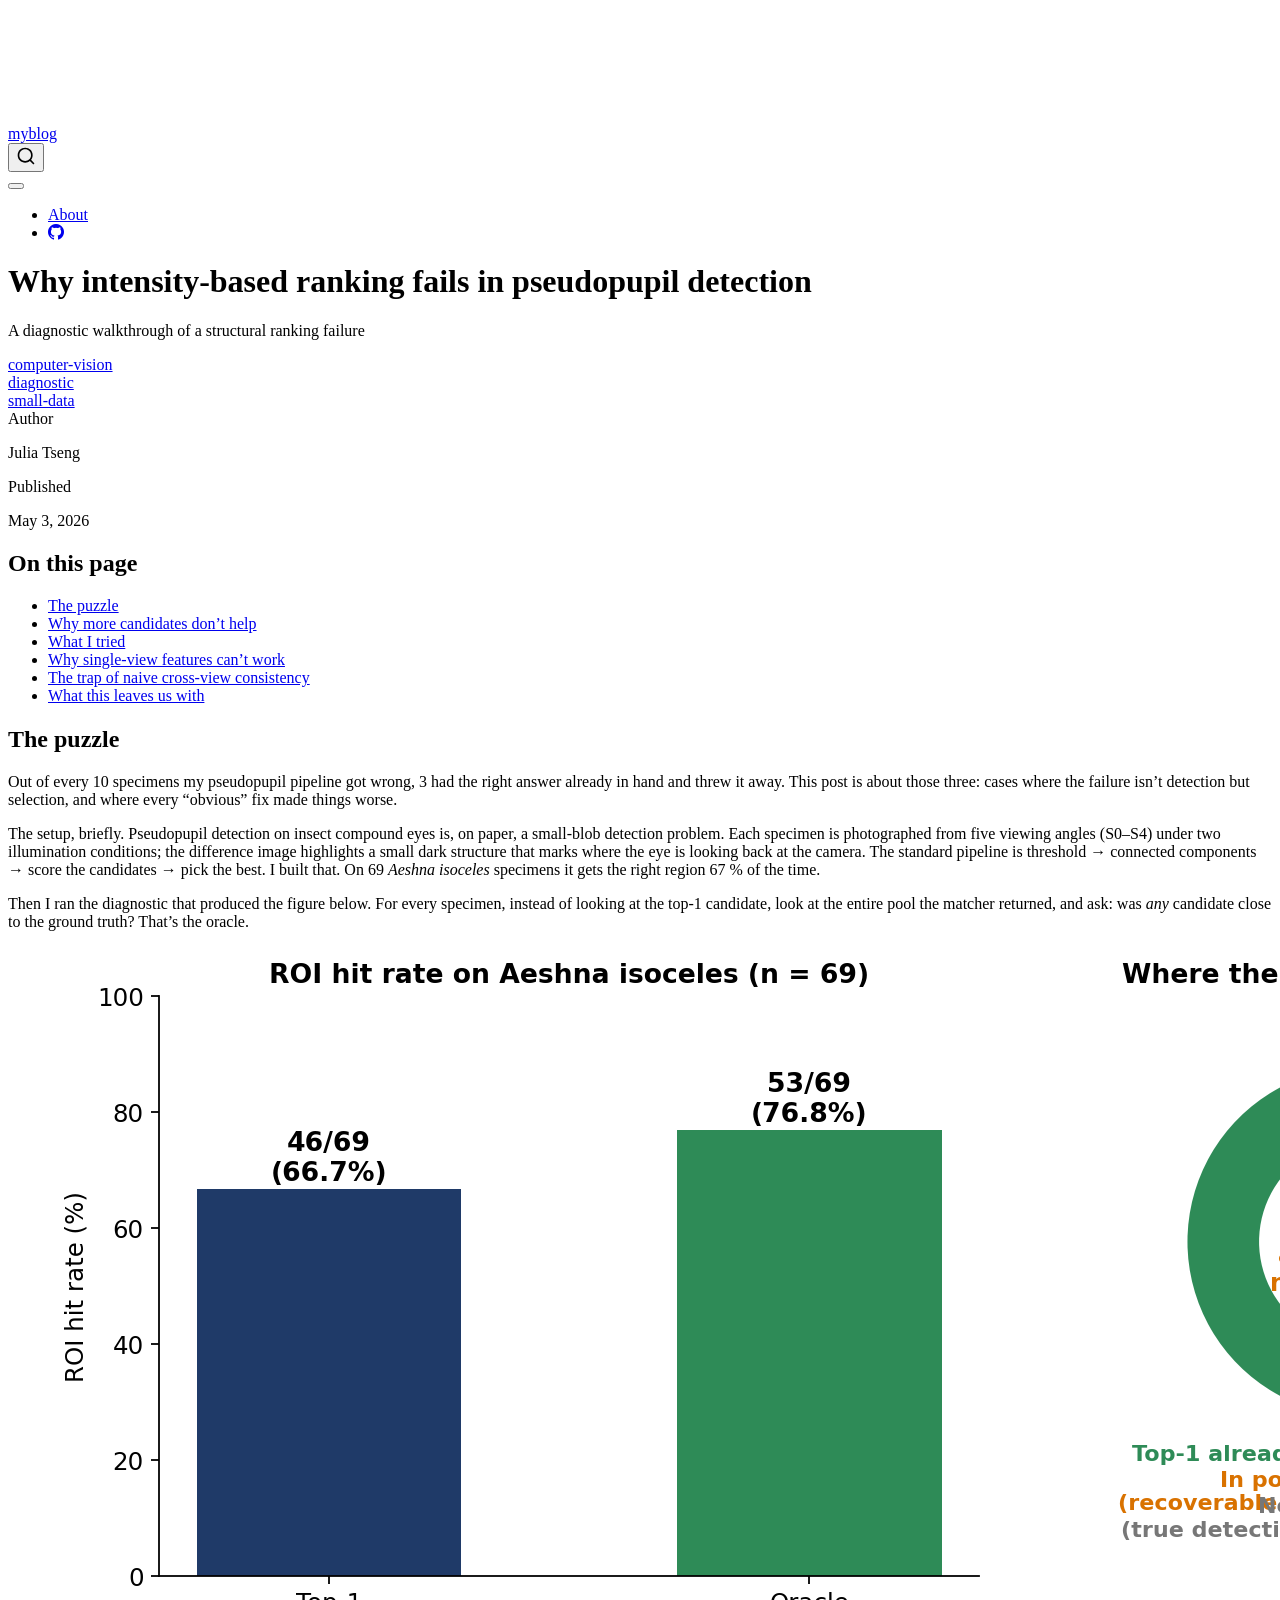
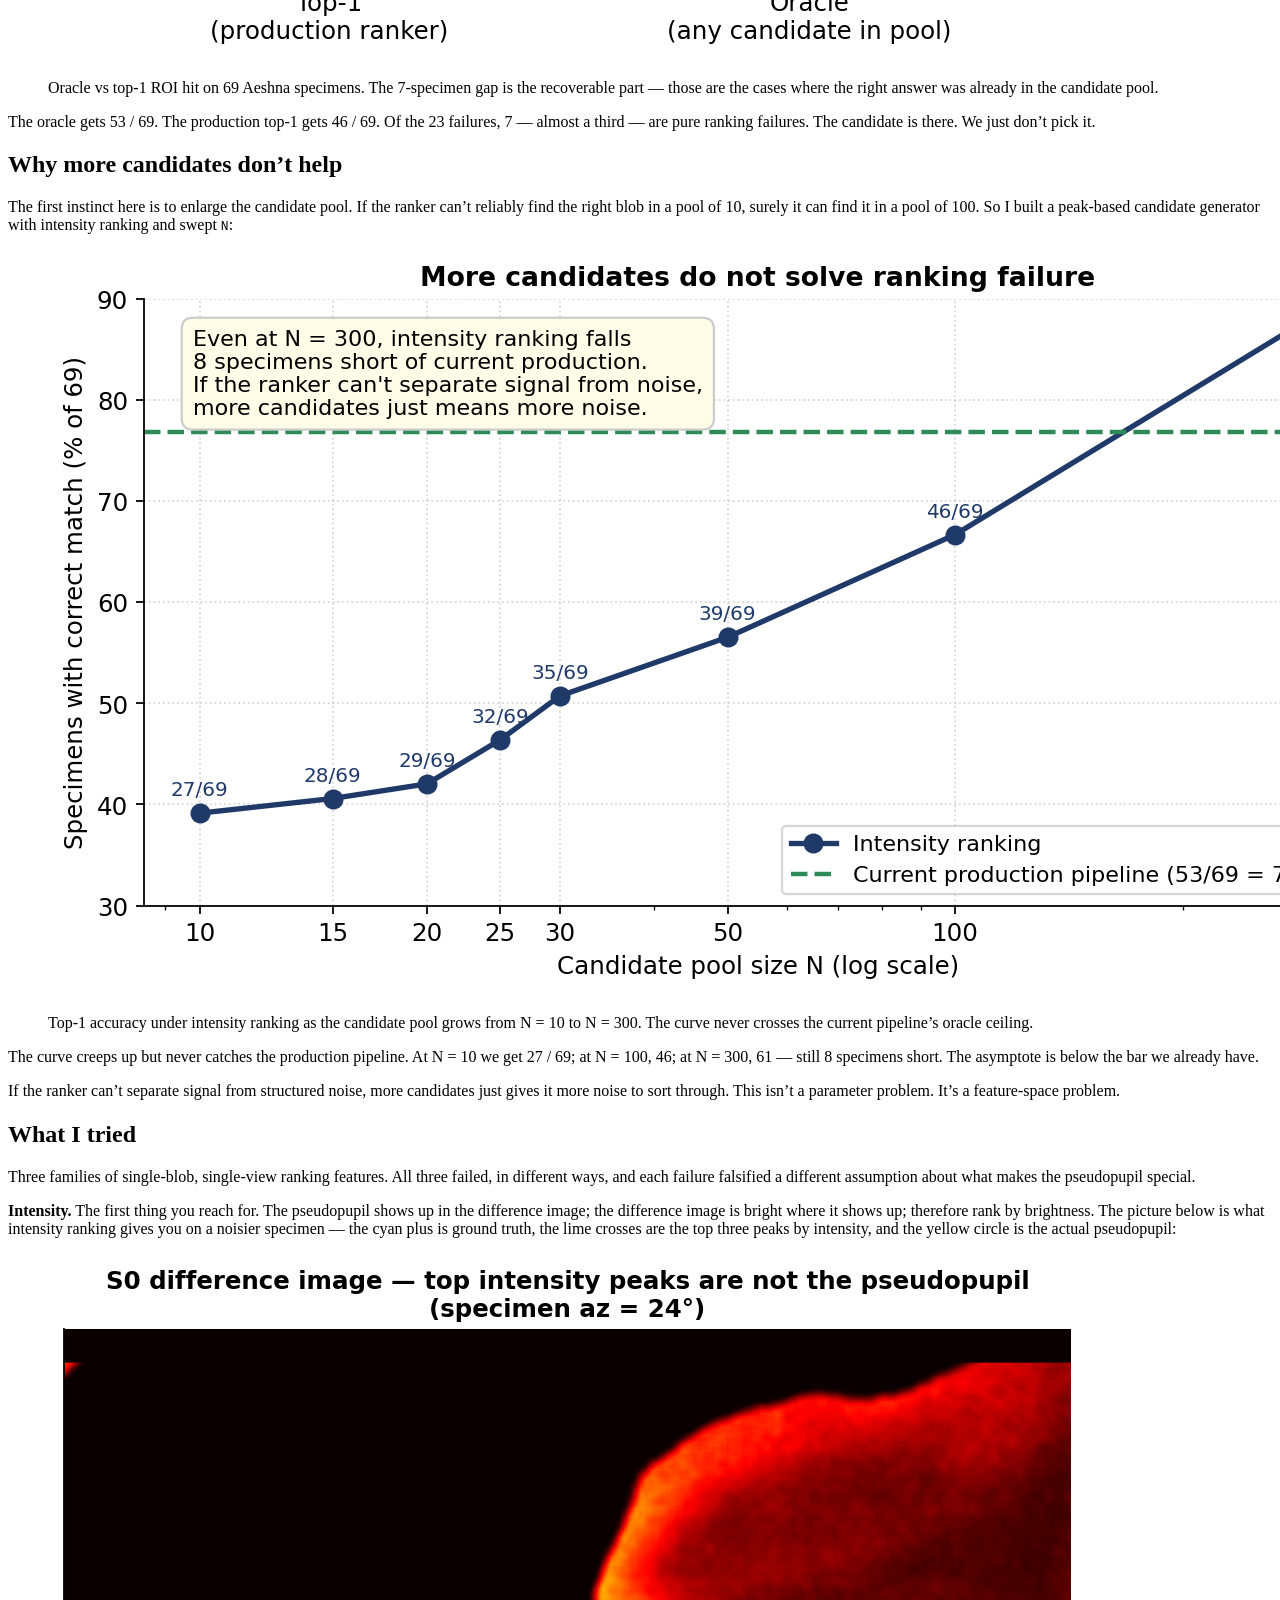
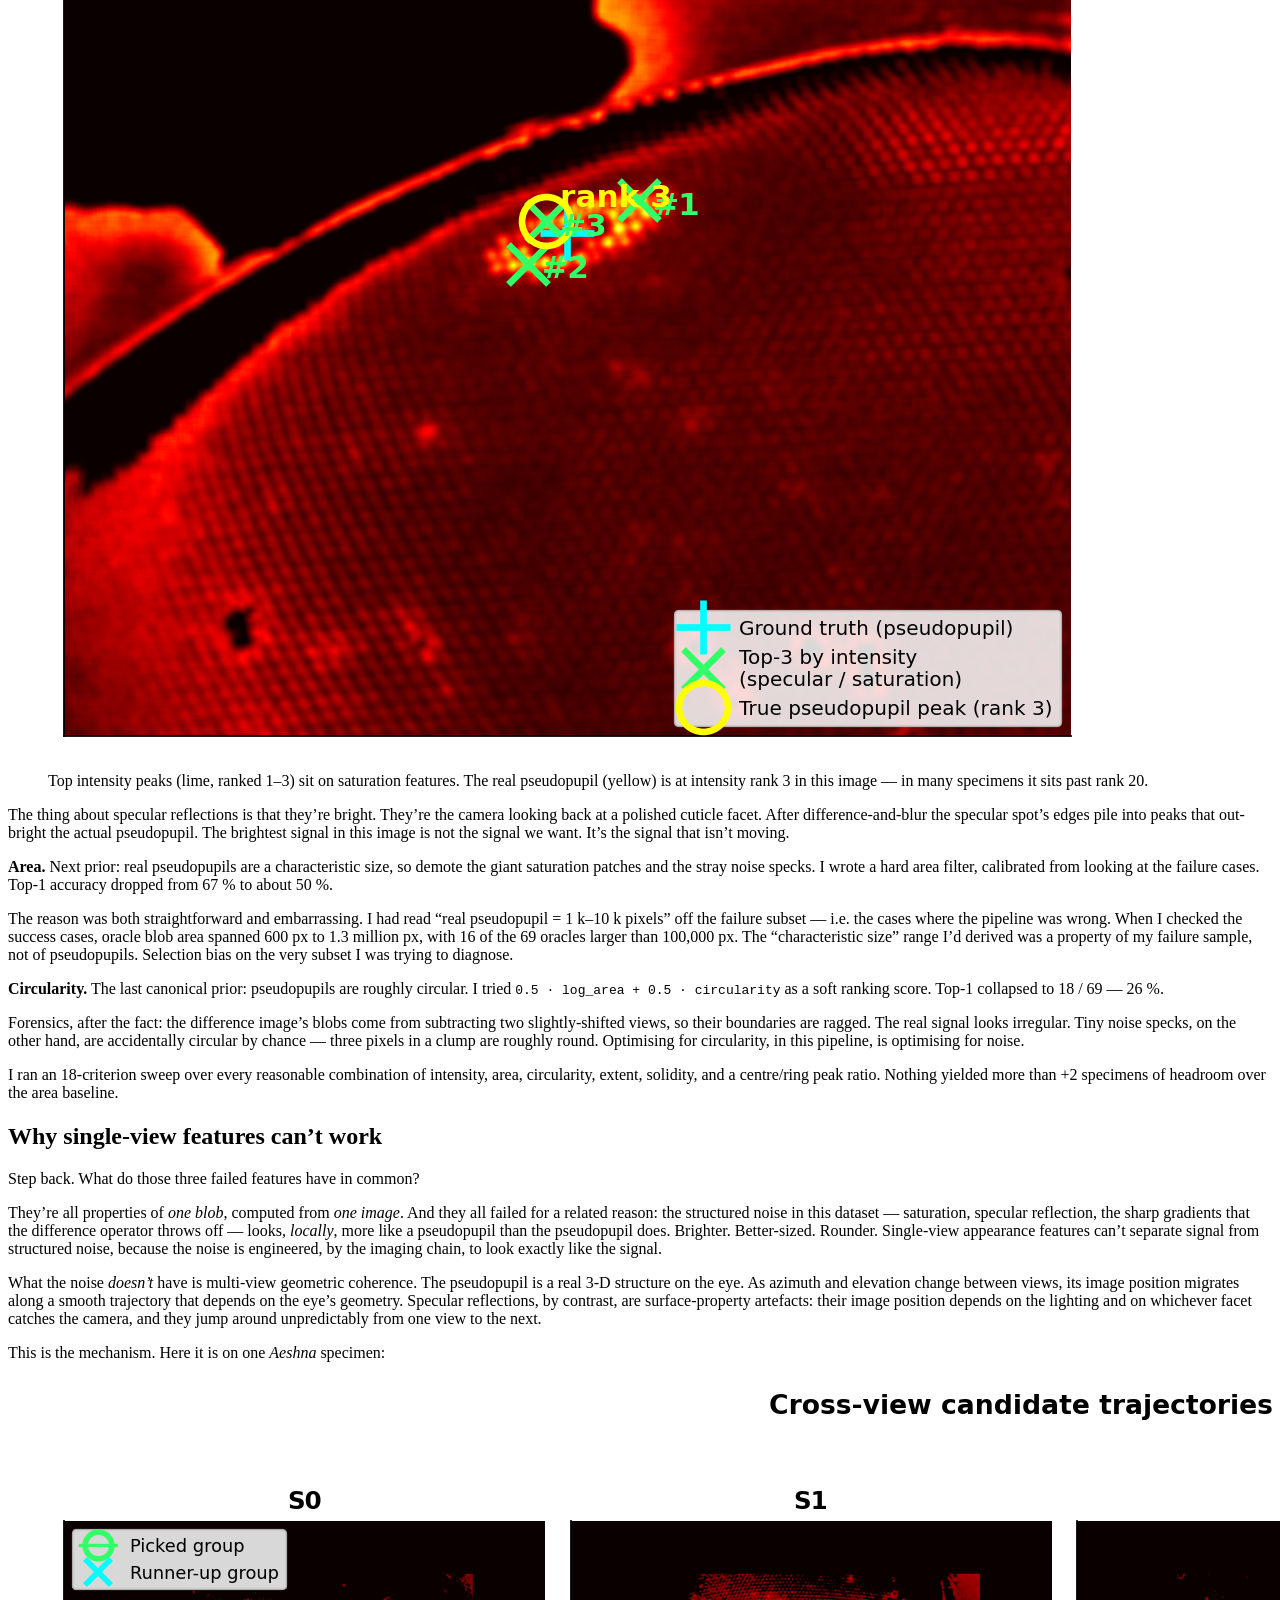
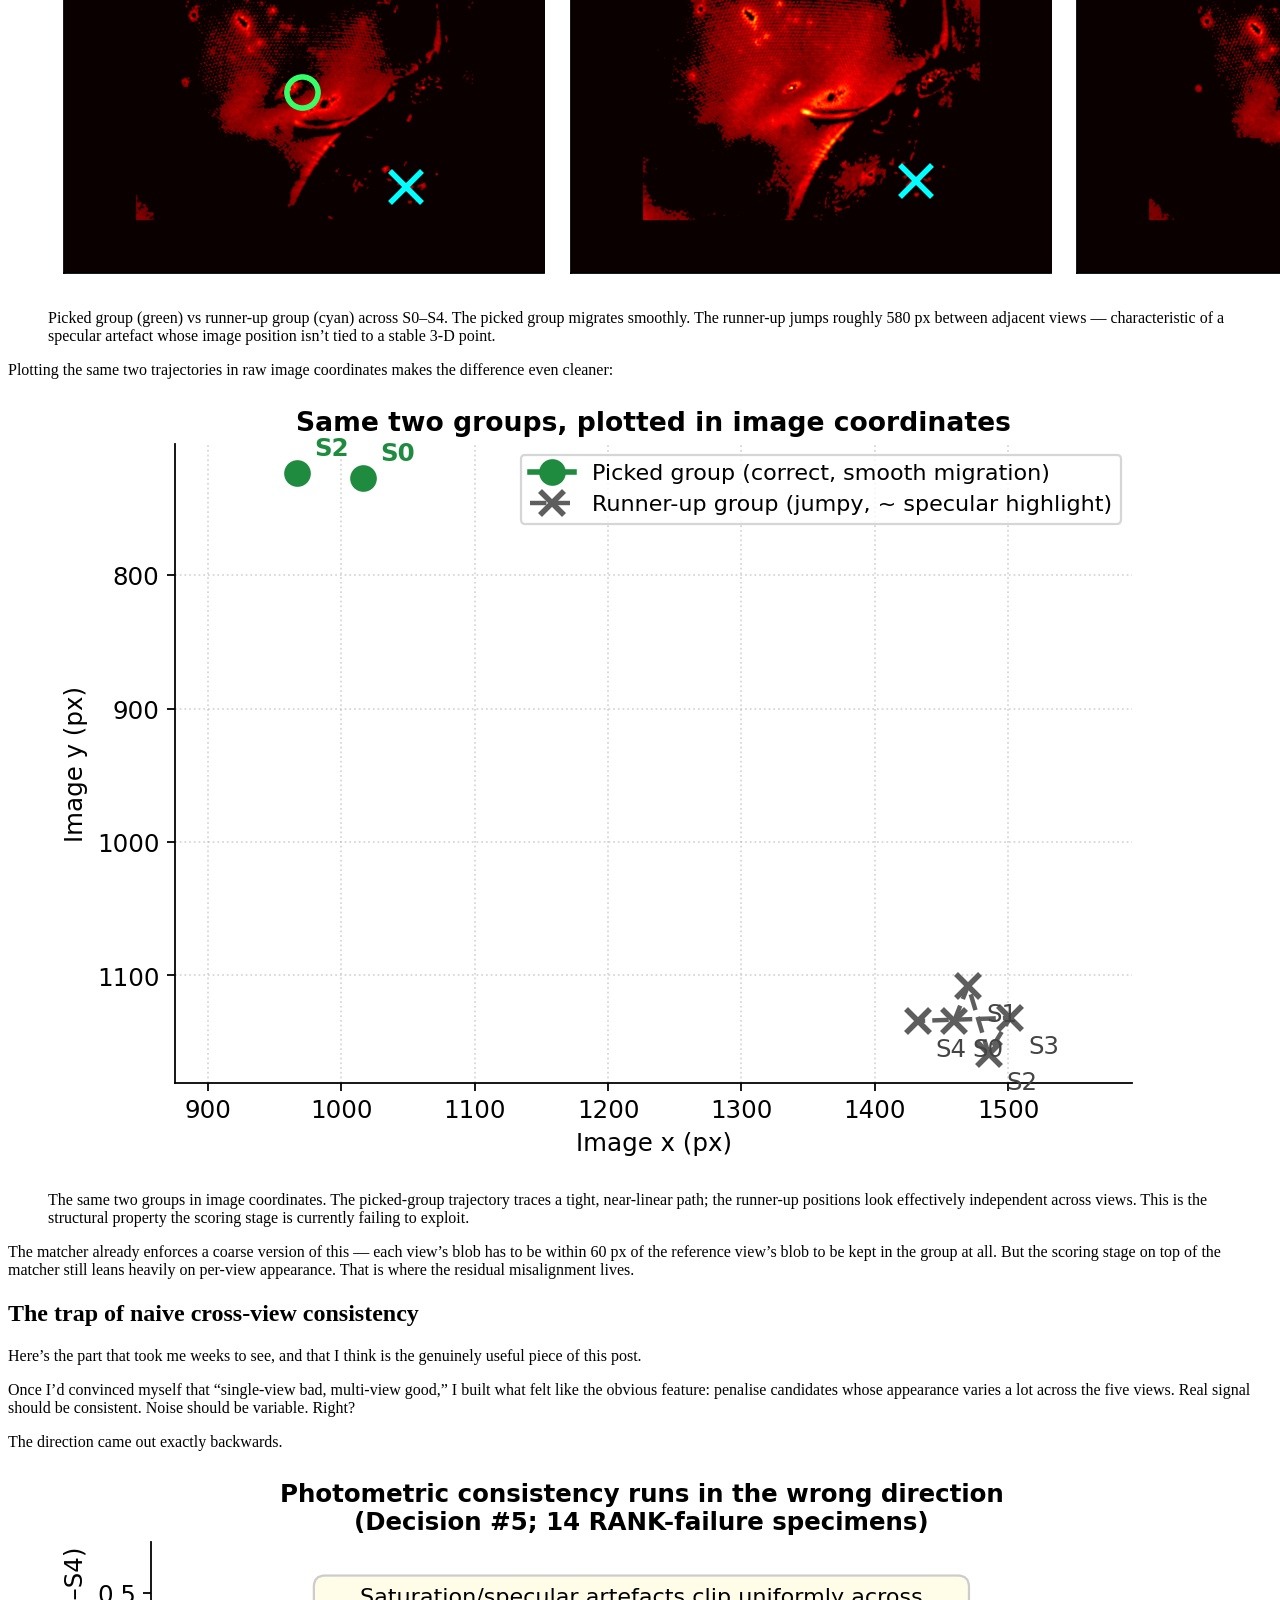
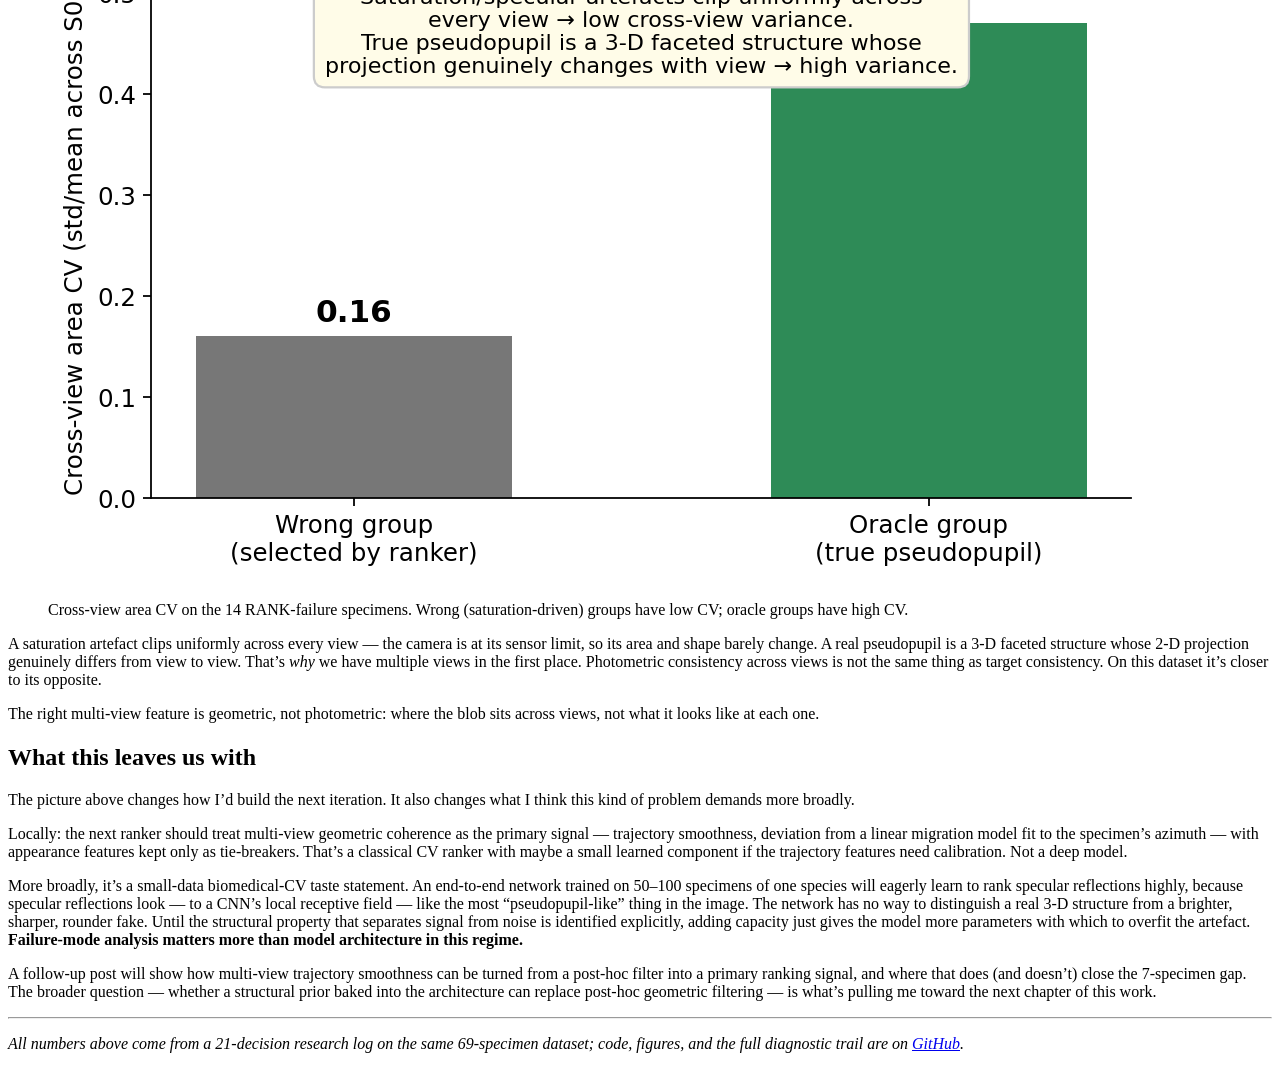
==== posts/pseudopupil-ranking-diagnostic/index.html @ a0b0214c "Built site for gh-pages" ====
<!DOCTYPE html>
<html xmlns="http://www.w3.org/1999/xhtml" lang="en" xml:lang="en"><head>

<meta charset="utf-8">
<meta name="generator" content="quarto-1.10.18">

<meta name="viewport" content="width=device-width, initial-scale=1.0, user-scalable=yes">

<meta name="author" content="Julia Tseng">
<meta name="dcterms.date" content="2026-05-03">

<title>Why intensity-based ranking fails in pseudopupil detection – myblog</title>
<style>
/* Default styles provided by pandoc.
** See https://pandoc.org/MANUAL.html#variables-for-html for config info.
*/
span.smallcaps{font-variant: small-caps;}
div.columns{display: flex; gap: 1.5em;}
div.column{flex: auto;}
@media screen {
div.columns{gap: min(4vw, 1.5em);}
div.column{overflow-x: auto;}
}
div.hanging-indent{margin-left: 1.5em; text-indent: -1.5em;}
ul.task-list{list-style: none;}
ul.task-list li input[type="checkbox"] {
  width: 0.8em;
  margin: 0 0.8em 0.2em -1em; /* quarto-specific, see https://github.com/quarto-dev/quarto-cli/issues/4556 */ 
  vertical-align: middle;
}
</style>


<script src="../../site_libs/quarto-nav/quarto-nav.js"></script>
<script src="../../site_libs/quarto-nav/headroom.min.js"></script>
<script src="../../site_libs/clipboard/clipboard.min.js"></script>
<script src="../../site_libs/quarto-search/autocomplete.umd.js"></script>
<script src="../../site_libs/quarto-search/fuse.min.js"></script>
<script src="../../site_libs/quarto-search/quarto-search.js"></script>
<meta name="quarto:offset" content="../../">
<script src="../../site_libs/quarto-html/quarto.js" type="module"></script>
<script src="../../site_libs/quarto-html/tabsets/tabsets.js" type="module"></script>
<script src="../../site_libs/quarto-html/popper.min.js"></script>
<script src="../../site_libs/quarto-html/tippy.umd.min.js"></script>
<script src="../../site_libs/quarto-html/anchor.min.js"></script>
<link href="../../site_libs/quarto-html/tippy.css" rel="stylesheet">
<link href="../../site_libs/quarto-html/quarto-syntax-highlighting-64a204ab8560d761af7679ceaba22944.css" rel="stylesheet" id="quarto-text-highlighting-styles">
<script src="../../site_libs/bootstrap/bootstrap.min.js"></script>
<link href="../../site_libs/bootstrap/bootstrap-icons.css" rel="stylesheet">
<link href="../../site_libs/bootstrap/bootstrap-6ac2aec46ad7f46b16024ee4409aa65c.min.css" rel="stylesheet" append-hash="true" id="quarto-bootstrap" data-mode="light">
<script id="quarto-search-options" type="application/json">{
  "location": "navbar",
  "copy-button": false,
  "collapse-after": 3,
  "panel-placement": "end",
  "type": "overlay",
  "limit": 50,
  "keyboard-shortcut": [
    "f",
    "/",
    "s"
  ],
  "show-item-context": false,
  "language": {
    "search-no-results-text": "No results",
    "search-matching-documents-text": "matching documents",
    "search-copy-link-title": "Copy link to search",
    "search-hide-matches-text": "Hide additional matches",
    "search-more-match-text": "more match in this document",
    "search-more-matches-text": "more matches in this document",
    "search-clear-button-title": "Clear",
    "search-text-placeholder": "",
    "search-detached-cancel-button-title": "Cancel",
    "search-submit-button-title": "Submit",
    "search-label": "Search"
  }
}</script>


<link rel="stylesheet" href="../../styles.css">
</head>

<body class="nav-fixed quarto-light">

<div id="quarto-search-results"></div>
  <header id="quarto-header" class="headroom fixed-top quarto-banner">
    <nav class="navbar navbar-expand-lg " data-bs-theme="dark">
      <div class="navbar-container container-fluid">
      <div class="navbar-brand-container mx-auto">
    <a class="navbar-brand" href="../../index.html">
    <span class="navbar-title">myblog</span>
    </a>
  </div>
            <div id="quarto-search" class="" title="Search"></div>
          <button class="navbar-toggler" type="button" data-bs-toggle="collapse" data-bs-target="#navbarCollapse" aria-controls="navbarCollapse" role="menu" aria-expanded="false" aria-label="Toggle navigation" onclick="if (window.quartoToggleHeadroom) { window.quartoToggleHeadroom(); }">
  <span class="navbar-toggler-icon"></span>
</button>
          <div class="collapse navbar-collapse" id="navbarCollapse">
            <ul class="navbar-nav navbar-nav-scroll ms-auto">
  <li class="nav-item">
    <a class="nav-link" href="../../about.html"> 
<span class="menu-text">About</span></a>
  </li>  
  <li class="nav-item compact">
    <a class="nav-link" href="https://github.com/jujuliaa12"> <i class="bi bi-github" role="img">
</i> 
<span class="menu-text"></span></a>
  </li>  
</ul>
          </div> <!-- /navcollapse -->
            <div class="quarto-navbar-tools">
</div>
      </div> <!-- /container-fluid -->
    </nav>
</header>
<!-- content -->
<header id="title-block-header" class="quarto-title-block default page-columns page-full">
  <div class="quarto-title-banner page-columns page-full">
    <div class="quarto-title column-body">
      <h1 class="title">Why intensity-based ranking fails in pseudopupil detection</h1>
            <p class="subtitle lead">A diagnostic walkthrough of a structural ranking failure</p>
                                <div class="quarto-categories">
                <div class="quarto-category">computer-vision</div>
                <div class="quarto-category">diagnostic</div>
                <div class="quarto-category">small-data</div>
              </div>
                  </div>
  </div>
    
  
  <div class="quarto-title-meta">

      <div>
      <div class="quarto-title-meta-heading">Author</div>
      <div class="quarto-title-meta-contents">
               <p>Julia Tseng </p>
            </div>
    </div>
      
      <div>
      <div class="quarto-title-meta-heading">Published</div>
      <div class="quarto-title-meta-contents">
        <p class="date">May 3, 2026</p>
      </div>
    </div>
    
      
    </div>
    
  
  </header><div id="quarto-content" class="quarto-container page-columns page-rows-contents page-layout-article page-navbar">
<!-- sidebar -->
<!-- margin-sidebar -->
    <div id="quarto-margin-sidebar" class="sidebar margin-sidebar">
        <nav id="TOC" role="doc-toc" class="toc-active">
    <h2 id="toc-title">On this page</h2>
   
  <ul>
  <li><a href="#the-puzzle" id="toc-the-puzzle" class="nav-link active" data-scroll-target="#the-puzzle">The puzzle</a></li>
  <li><a href="#why-more-candidates-dont-help" id="toc-why-more-candidates-dont-help" class="nav-link" data-scroll-target="#why-more-candidates-dont-help">Why more candidates don’t help</a></li>
  <li><a href="#what-i-tried" id="toc-what-i-tried" class="nav-link" data-scroll-target="#what-i-tried">What I tried</a></li>
  <li><a href="#why-single-view-features-cant-work" id="toc-why-single-view-features-cant-work" class="nav-link" data-scroll-target="#why-single-view-features-cant-work">Why single-view features can’t work</a></li>
  <li><a href="#the-trap-of-naive-cross-view-consistency" id="toc-the-trap-of-naive-cross-view-consistency" class="nav-link" data-scroll-target="#the-trap-of-naive-cross-view-consistency">The trap of naive cross-view consistency</a></li>
  <li><a href="#what-this-leaves-us-with" id="toc-what-this-leaves-us-with" class="nav-link" data-scroll-target="#what-this-leaves-us-with">What this leaves us with</a></li>
  </ul>
</nav>
    </div>
<!-- main -->
<main class="content quarto-banner-title-block" id="quarto-document-content">





<section id="the-puzzle" class="level2">
<h2 class="anchored" data-anchor-id="the-puzzle">The puzzle</h2>
<p>Out of every 10 specimens my pseudopupil pipeline got wrong, 3 had the right answer already in hand and threw it away. This post is about those three: cases where the failure isn’t detection but selection, and where every “obvious” fix made things worse.</p>
<p>The setup, briefly. Pseudopupil detection on insect compound eyes is, on paper, a small-blob detection problem. Each specimen is photographed from five viewing angles (S0–S4) under two illumination conditions; the difference image highlights a small dark structure that marks where the eye is looking back at the camera. The standard pipeline is threshold → connected components → score the candidates → pick the best. I built that. On 69 <em>Aeshna isoceles</em> specimens it gets the right region 67 % of the time.</p>
<p>Then I ran the diagnostic that produced the figure below. For every specimen, instead of looking at the top-1 candidate, look at the entire pool the matcher returned, and ask: was <em>any</em> candidate close to the ground truth? That’s the oracle.</p>
<div class="quarto-figure quarto-figure-center">
<figure class="figure">
<p><img src="fig1_oracle_vs_top1.png" class="img-fluid figure-img"></p>
<figcaption>Oracle vs top-1 ROI hit on 69 Aeshna specimens. The 7-specimen gap is the recoverable part — those are the cases where the right answer was already in the candidate pool.</figcaption>
</figure>
</div>
<p>The oracle gets 53 / 69. The production top-1 gets 46 / 69. Of the 23 failures, 7 — almost a third — are pure ranking failures. The candidate is there. We just don’t pick it.</p>
</section>
<section id="why-more-candidates-dont-help" class="level2">
<h2 class="anchored" data-anchor-id="why-more-candidates-dont-help">Why more candidates don’t help</h2>
<p>The first instinct here is to enlarge the candidate pool. If the ranker can’t reliably find the right blob in a pool of 10, surely it can find it in a pool of 100. So I built a peak-based candidate generator with intensity ranking and swept <code>N</code>:</p>
<div class="quarto-figure quarto-figure-center">
<figure class="figure">
<p><img src="fig2_n_vs_accuracy.png" class="img-fluid figure-img"></p>
<figcaption>Top-1 accuracy under intensity ranking as the candidate pool grows from N = 10 to N = 300. The curve never crosses the current pipeline’s oracle ceiling.</figcaption>
</figure>
</div>
<p>The curve creeps up but never catches the production pipeline. At N = 10 we get 27 / 69; at N = 100, 46; at N = 300, 61 — still 8 specimens short. The asymptote is below the bar we already have.</p>
<p>If the ranker can’t separate signal from structured noise, more candidates just gives it more noise to sort through. This isn’t a parameter problem. It’s a feature-space problem.</p>
</section>
<section id="what-i-tried" class="level2">
<h2 class="anchored" data-anchor-id="what-i-tried">What I tried</h2>
<p>Three families of single-blob, single-view ranking features. All three failed, in different ways, and each failure falsified a different assumption about what makes the pseudopupil special.</p>
<p><strong>Intensity.</strong> The first thing you reach for. The pseudopupil shows up in the difference image; the difference image is bright where it shows up; therefore rank by brightness. The picture below is what intensity ranking gives you on a noisier specimen — the cyan plus is ground truth, the lime crosses are the top three peaks by intensity, and the yellow circle is the actual pseudopupil:</p>
<div class="quarto-figure quarto-figure-center">
<figure class="figure">
<p><img src="fig3_specular_vs_real.png" class="img-fluid figure-img"></p>
<figcaption>Top intensity peaks (lime, ranked 1–3) sit on saturation features. The real pseudopupil (yellow) is at intensity rank 3 in this image — in many specimens it sits past rank 20.</figcaption>
</figure>
</div>
<p>The thing about specular reflections is that they’re bright. They’re the camera looking back at a polished cuticle facet. After difference-and-blur the specular spot’s edges pile into peaks that out-bright the actual pseudopupil. The brightest signal in this image is not the signal we want. It’s the signal that isn’t moving.</p>
<p><strong>Area.</strong> Next prior: real pseudopupils are a characteristic size, so demote the giant saturation patches and the stray noise specks. I wrote a hard area filter, calibrated from looking at the failure cases. Top-1 accuracy dropped from 67 % to about 50 %.</p>
<p>The reason was both straightforward and embarrassing. I had read “real pseudopupil = 1 k–10 k pixels” off the failure subset — i.e. the cases where the pipeline was wrong. When I checked the success cases, oracle blob area spanned 600 px to 1.3 million px, with 16 of the 69 oracles larger than 100,000 px. The “characteristic size” range I’d derived was a property of my failure sample, not of pseudopupils. Selection bias on the very subset I was trying to diagnose.</p>
<p><strong>Circularity.</strong> The last canonical prior: pseudopupils are roughly circular. I tried <code>0.5 · log_area + 0.5 · circularity</code> as a soft ranking score. Top-1 collapsed to 18 / 69 — 26 %.</p>
<p>Forensics, after the fact: the difference image’s blobs come from subtracting two slightly-shifted views, so their boundaries are ragged. The real signal looks irregular. Tiny noise specks, on the other hand, are accidentally circular by chance — three pixels in a clump are roughly round. Optimising for circularity, in this pipeline, is optimising for noise.</p>
<p>I ran an 18-criterion sweep over every reasonable combination of intensity, area, circularity, extent, solidity, and a centre/ring peak ratio. Nothing yielded more than +2 specimens of headroom over the area baseline.</p>
</section>
<section id="why-single-view-features-cant-work" class="level2">
<h2 class="anchored" data-anchor-id="why-single-view-features-cant-work">Why single-view features can’t work</h2>
<p>Step back. What do those three failed features have in common?</p>
<p>They’re all properties of <em>one blob</em>, computed from <em>one image</em>. And they all failed for a related reason: the structured noise in this dataset — saturation, specular reflection, the sharp gradients that the difference operator throws off — looks, <em>locally</em>, more like a pseudopupil than the pseudopupil does. Brighter. Better-sized. Rounder. Single-view appearance features can’t separate signal from structured noise, because the noise is engineered, by the imaging chain, to look exactly like the signal.</p>
<p>What the noise <em>doesn’t</em> have is multi-view geometric coherence. The pseudopupil is a real 3-D structure on the eye. As azimuth and elevation change between views, its image position migrates along a smooth trajectory that depends on the eye’s geometry. Specular reflections, by contrast, are surface-property artefacts: their image position depends on the lighting and on whichever facet catches the camera, and they jump around unpredictably from one view to the next.</p>
<p>This is the mechanism. Here it is on one <em>Aeshna</em> specimen:</p>
<div class="quarto-figure quarto-figure-center">
<figure class="figure">
<p><img src="fig4_cross_view_trajectory.png" class="img-fluid figure-img"></p>
<figcaption>Picked group (green) vs runner-up group (cyan) across S0–S4. The picked group migrates smoothly. The runner-up jumps roughly 580 px between adjacent views — characteristic of a specular artefact whose image position isn’t tied to a stable 3-D point.</figcaption>
</figure>
</div>
<p>Plotting the same two trajectories in raw image coordinates makes the difference even cleaner:</p>
<div class="quarto-figure quarto-figure-center">
<figure class="figure">
<p><img src="fig4b_trajectory_overlay.png" class="img-fluid figure-img"></p>
<figcaption>The same two groups in image coordinates. The picked-group trajectory traces a tight, near-linear path; the runner-up positions look effectively independent across views. This is the structural property the scoring stage is currently failing to exploit.</figcaption>
</figure>
</div>
<p>The matcher already enforces a coarse version of this — each view’s blob has to be within 60 px of the reference view’s blob to be kept in the group at all. But the scoring stage on top of the matcher still leans heavily on per-view appearance. That is where the residual misalignment lives.</p>
</section>
<section id="the-trap-of-naive-cross-view-consistency" class="level2">
<h2 class="anchored" data-anchor-id="the-trap-of-naive-cross-view-consistency">The trap of naive cross-view consistency</h2>
<p>Here’s the part that took me weeks to see, and that I think is the genuinely useful piece of this post.</p>
<p>Once I’d convinced myself that “single-view bad, multi-view good,” I built what felt like the obvious feature: penalise candidates whose appearance varies a lot across the five views. Real signal should be consistent. Noise should be variable. Right?</p>
<p>The direction came out exactly backwards.</p>
<div class="quarto-figure quarto-figure-center">
<figure class="figure">
<p><img src="fig5_appearance_cv.png" class="img-fluid figure-img"></p>
<figcaption>Cross-view area CV on the 14 RANK-failure specimens. Wrong (saturation-driven) groups have low CV; oracle groups have high CV.</figcaption>
</figure>
</div>
<p>A saturation artefact clips uniformly across every view — the camera is at its sensor limit, so its area and shape barely change. A real pseudopupil is a 3-D faceted structure whose 2-D projection genuinely differs from view to view. That’s <em>why</em> we have multiple views in the first place. Photometric consistency across views is not the same thing as target consistency. On this dataset it’s closer to its opposite.</p>
<p>The right multi-view feature is geometric, not photometric: where the blob sits across views, not what it looks like at each one.</p>
</section>
<section id="what-this-leaves-us-with" class="level2">
<h2 class="anchored" data-anchor-id="what-this-leaves-us-with">What this leaves us with</h2>
<p>The picture above changes how I’d build the next iteration. It also changes what I think this kind of problem demands more broadly.</p>
<p>Locally: the next ranker should treat multi-view geometric coherence as the primary signal — trajectory smoothness, deviation from a linear migration model fit to the specimen’s azimuth — with appearance features kept only as tie-breakers. That’s a classical CV ranker with maybe a small learned component if the trajectory features need calibration. Not a deep model.</p>
<p>More broadly, it’s a small-data biomedical-CV taste statement. An end-to-end network trained on 50–100 specimens of one species will eagerly learn to rank specular reflections highly, because specular reflections look — to a CNN’s local receptive field — like the most “pseudopupil-like” thing in the image. The network has no way to distinguish a real 3-D structure from a brighter, sharper, rounder fake. Until the structural property that separates signal from noise is identified explicitly, adding capacity just gives the model more parameters with which to overfit the artefact. <strong>Failure-mode analysis matters more than model architecture in this regime.</strong></p>
<p>A follow-up post will show how multi-view trajectory smoothness can be turned from a post-hoc filter into a primary ranking signal, and where that does (and doesn’t) close the 7-specimen gap. The broader question — whether a structural prior baked into the architecture can replace post-hoc geometric filtering — is what’s pulling me toward the next chapter of this work.</p>
<hr>
<p><em>All numbers above come from a 21-decision research log on the same 69-specimen dataset; code, figures, and the full diagnostic trail are on <a href="https://github.com/jujuliaa12/InsectPseudopupilDetection">GitHub</a>.</em></p>


</section>

</main> <!-- /main -->
<script id="quarto-html-after-body" type="application/javascript">
  window.document.addEventListener("DOMContentLoaded", function (event) {
    const icon = "";
    const anchorJS = new window.AnchorJS();
    anchorJS.options = {
      placement: 'right',
      icon: icon
    };
    anchorJS.add('.anchored');
    const isCodeAnnotation = (el) => {
      for (const clz of el.classList) {
        if (clz.startsWith('code-annotation-')) {                     
          return true;
        }
      }
      return false;
    }
    const onCopySuccess = function(e) {
      // button target
      const button = e.trigger;
      // don't keep focus
      button.blur();
      // flash "checked"
      button.classList.add('code-copy-button-checked');
      var currentTitle = button.getAttribute("title");
      button.setAttribute("title", "Copied!");
      let tooltip;
      if (window.bootstrap) {
        button.setAttribute("data-bs-toggle", "tooltip");
        button.setAttribute("data-bs-placement", "left");
        button.setAttribute("data-bs-title", "Copied!");
        tooltip = new bootstrap.Tooltip(button, 
          { trigger: "manual", 
            customClass: "code-copy-button-tooltip",
            offset: [0, -8]});
        tooltip.show();    
      }
      setTimeout(function() {
        if (tooltip) {
          tooltip.hide();
          button.removeAttribute("data-bs-title");
          button.removeAttribute("data-bs-toggle");
          button.removeAttribute("data-bs-placement");
        }
        button.setAttribute("title", currentTitle);
        button.classList.remove('code-copy-button-checked');
      }, 1000);
      // clear code selection
      e.clearSelection();
    }
    const getTextToCopy = function(trigger) {
      const outerScaffold = trigger.parentElement.cloneNode(true);
      const codeEl = outerScaffold.querySelector('code');
      for (const childEl of codeEl.children) {
        if (isCodeAnnotation(childEl)) {
          childEl.remove();
        }
      }
      return codeEl.innerText;
    }
    const clipboard = new window.ClipboardJS('.code-copy-button:not([data-in-quarto-modal])', {
      text: getTextToCopy
    });
    clipboard.on('success', onCopySuccess);
    if (window.document.getElementById('quarto-embedded-source-code-modal')) {
      const clipboardModal = new window.ClipboardJS('.code-copy-button[data-in-quarto-modal]', {
        text: getTextToCopy,
        container: window.document.getElementById('quarto-embedded-source-code-modal')
      });
      clipboardModal.on('success', onCopySuccess);
    }
      var localhostRegex = new RegExp(/^(?:http|https):\/\/localhost\:?[0-9]*\//);
      var mailtoRegex = new RegExp(/^mailto:/);
        var filterRegex = new RegExp("https:\/\/jujuliaa12\.github\.io\/blog\/");
      var isInternal = (href) => {
          return filterRegex.test(href) || localhostRegex.test(href) || mailtoRegex.test(href);
      }
      // Inspect non-navigation links and adorn them if external
     var links = window.document.querySelectorAll('a[href]:not(.nav-link):not(.navbar-brand):not(.toc-action):not(.sidebar-link):not(.sidebar-item-toggle):not(.pagination-link):not(.no-external):not([aria-hidden]):not(.dropdown-item):not(.quarto-navigation-tool):not(.about-link)');
      for (var i=0; i<links.length; i++) {
        const link = links[i];
        if (!isInternal(link.href)) {
          // undo the damage that might have been done by quarto-nav.js in the case of
          // links that we want to consider external
          if (link.dataset.originalHref !== undefined) {
            link.href = link.dataset.originalHref;
          }
        }
      }
    function tippyHover(el, contentFn, onTriggerFn, onUntriggerFn) {
      const config = {
        allowHTML: true,
        maxWidth: 500,
        delay: 100,
        arrow: false,
        appendTo: function(el) {
            return el.parentElement;
        },
        interactive: true,
        interactiveBorder: 10,
        theme: 'quarto',
        placement: 'bottom-start',
      };
      if (contentFn) {
        config.content = contentFn;
      }
      if (onTriggerFn) {
        config.onTrigger = onTriggerFn;
      }
      if (onUntriggerFn) {
        config.onUntrigger = onUntriggerFn;
      }
      window.tippy(el, config); 
    }
    const noterefs = window.document.querySelectorAll('a[role="doc-noteref"]');
    for (var i=0; i<noterefs.length; i++) {
      const ref = noterefs[i];
      tippyHover(ref, function() {
        // use id or data attribute instead here
        let href = ref.getAttribute('data-footnote-href') || ref.getAttribute('href');
        try { href = new URL(href).hash; } catch {}
        const id = href.replace(/^#\/?/, "");
        const note = window.document.getElementById(id);
        if (note) {
          return note.innerHTML;
        } else {
          return "";
        }
      });
    }
    const xrefs = window.document.querySelectorAll('a.quarto-xref');
    const processXRef = (id, note) => {
      // Strip column container classes
      const stripColumnClz = (el) => {
        el.classList.remove("page-full", "page-columns");
        if (el.children) {
          for (const child of el.children) {
            stripColumnClz(child);
          }
        }
      }
      stripColumnClz(note)
      if (id === null || id.startsWith('sec-')) {
        // Special case sections, only their first couple elements
        const container = document.createElement("div");
        if (note.children && note.children.length > 2) {
          container.appendChild(note.children[0].cloneNode(true));
          for (let i = 1; i < note.children.length; i++) {
            const child = note.children[i];
            if (child.tagName === "P" && child.innerText === "") {
              continue;
            } else {
              container.appendChild(child.cloneNode(true));
              break;
            }
          }
          if (window.Quarto?.typesetMath) {
            window.Quarto.typesetMath(container);
          }
          return container.innerHTML
        } else {
          if (window.Quarto?.typesetMath) {
            window.Quarto.typesetMath(note);
          }
          return note.innerHTML;
        }
      } else {
        // Remove any anchor links if they are present
        const anchorLink = note.querySelector('a.anchorjs-link');
        if (anchorLink) {
          anchorLink.remove();
        }
        if (window.Quarto?.typesetMath) {
          window.Quarto.typesetMath(note);
        }
        if (note.classList.contains("callout")) {
          return note.outerHTML;
        } else {
          return note.innerHTML;
        }
      }
    }
    for (var i=0; i<xrefs.length; i++) {
      const xref = xrefs[i];
      tippyHover(xref, undefined, function(instance) {
        instance.disable();
        let url = xref.getAttribute('href');
        let hash = undefined; 
        if (url.startsWith('#')) {
          hash = url;
        } else {
          try { hash = new URL(url).hash; } catch {}
        }
        if (hash) {
          const id = hash.replace(/^#\/?/, "");
          const note = window.document.getElementById(id);
          if (note !== null) {
            try {
              const html = processXRef(id, note.cloneNode(true));
              instance.setContent(html);
            } finally {
              instance.enable();
              instance.show();
            }
          } else {
            // See if we can fetch this
            fetch(url.split('#')[0])
            .then(res => res.text())
            .then(html => {
              const parser = new DOMParser();
              const htmlDoc = parser.parseFromString(html, "text/html");
              const note = htmlDoc.getElementById(id);
              if (note !== null) {
                const html = processXRef(id, note);
                instance.setContent(html);
              } 
            }).finally(() => {
              instance.enable();
              instance.show();
            });
          }
        } else {
          // See if we can fetch a full url (with no hash to target)
          // This is a special case and we should probably do some content thinning / targeting
          fetch(url)
          .then(res => res.text())
          .then(html => {
            const parser = new DOMParser();
            const htmlDoc = parser.parseFromString(html, "text/html");
            const note = htmlDoc.querySelector('main.content');
            if (note !== null) {
              // This should only happen for chapter cross references
              // (since there is no id in the URL)
              // remove the first header
              if (note.children.length > 0 && note.children[0].tagName === "HEADER") {
                note.children[0].remove();
              }
              const html = processXRef(null, note);
              instance.setContent(html);
            } 
          }).finally(() => {
            instance.enable();
            instance.show();
          });
        }
      }, function(instance) {
      });
    }
        let selectedAnnoteEl;
        const selectorForAnnotation = ( cell, annotation) => {
          let cellAttr = 'data-code-cell="' + cell + '"';
          let lineAttr = 'data-code-annotation="' +  annotation + '"';
          const selector = 'span[' + cellAttr + '][' + lineAttr + ']';
          return selector;
        }
        const selectCodeLines = (annoteEl) => {
          const doc = window.document;
          const targetCell = annoteEl.getAttribute("data-target-cell");
          const targetAnnotation = annoteEl.getAttribute("data-target-annotation");
          const annoteSpan = window.document.querySelector(selectorForAnnotation(targetCell, targetAnnotation));
          const lines = annoteSpan.getAttribute("data-code-lines").split(",");
          const lineIds = lines.map((line) => {
            return targetCell + "-" + line;
          })
          let top = null;
          let height = null;
          let parent = null;
          if (lineIds.length > 0) {
              //compute the position of the single el (top and bottom and make a div)
              const el = window.document.getElementById(lineIds[0]);
              top = el.offsetTop;
              height = el.offsetHeight;
              parent = el.parentElement.parentElement;
            if (lineIds.length > 1) {
              const lastEl = window.document.getElementById(lineIds[lineIds.length - 1]);
              const bottom = lastEl.offsetTop + lastEl.offsetHeight;
              height = bottom - top;
            }
            if (top !== null && height !== null && parent !== null) {
              // cook up a div (if necessary) and position it 
              let div = window.document.getElementById("code-annotation-line-highlight");
              if (div === null) {
                div = window.document.createElement("div");
                div.setAttribute("id", "code-annotation-line-highlight");
                div.style.position = 'absolute';
                parent.appendChild(div);
              }
              div.style.top = top - 2 + "px";
              div.style.height = height + 4 + "px";
              div.style.left = 0;
              let gutterDiv = window.document.getElementById("code-annotation-line-highlight-gutter");
              if (gutterDiv === null) {
                gutterDiv = window.document.createElement("div");
                gutterDiv.setAttribute("id", "code-annotation-line-highlight-gutter");
                gutterDiv.style.position = 'absolute';
                const codeCell = window.document.getElementById(targetCell);
                const gutter = codeCell.querySelector('.code-annotation-gutter');
                gutter.appendChild(gutterDiv);
              }
              gutterDiv.style.top = top - 2 + "px";
              gutterDiv.style.height = height + 4 + "px";
            }
            selectedAnnoteEl = annoteEl;
          }
        };
        const unselectCodeLines = () => {
          const elementsIds = ["code-annotation-line-highlight", "code-annotation-line-highlight-gutter"];
          elementsIds.forEach((elId) => {
            const div = window.document.getElementById(elId);
            if (div) {
              div.remove();
            }
          });
          selectedAnnoteEl = undefined;
        };
          // Handle positioning of the toggle
      window.addEventListener(
        "resize",
        throttle(() => {
          elRect = undefined;
          if (selectedAnnoteEl) {
            selectCodeLines(selectedAnnoteEl);
          }
        }, 10)
      );
      function throttle(fn, ms) {
      let throttle = false;
      let timer;
        return (...args) => {
          if(!throttle) { // first call gets through
              fn.apply(this, args);
              throttle = true;
          } else { // all the others get throttled
              if(timer) clearTimeout(timer); // cancel #2
              timer = setTimeout(() => {
                fn.apply(this, args);
                timer = throttle = false;
              }, ms);
          }
        };
      }
        // Attach click handler to the DT
        const annoteDls = window.document.querySelectorAll('dt[data-target-cell]');
        for (const annoteDlNode of annoteDls) {
          annoteDlNode.addEventListener('click', (event) => {
            const clickedEl = event.target;
            if (clickedEl !== selectedAnnoteEl) {
              unselectCodeLines();
              const activeEl = window.document.querySelector('dt[data-target-cell].code-annotation-active');
              if (activeEl) {
                activeEl.classList.remove('code-annotation-active');
              }
              selectCodeLines(clickedEl);
              clickedEl.classList.add('code-annotation-active');
            } else {
              // Unselect the line
              unselectCodeLines();
              clickedEl.classList.remove('code-annotation-active');
            }
          });
        }
    const findCites = (el) => {
      const parentEl = el.parentElement;
      if (parentEl) {
        const cites = parentEl.dataset.cites;
        if (cites) {
          return {
            el,
            cites: cites.split(' ')
          };
        } else {
          return findCites(el.parentElement)
        }
      } else {
        return undefined;
      }
    };
    var bibliorefs = window.document.querySelectorAll('a[role="doc-biblioref"]');
    for (var i=0; i<bibliorefs.length; i++) {
      const ref = bibliorefs[i];
      const citeInfo = findCites(ref);
      if (citeInfo) {
        tippyHover(citeInfo.el, function() {
          var popup = window.document.createElement('div');
          citeInfo.cites.forEach(function(cite) {
            var citeDiv = window.document.createElement('div');
            citeDiv.classList.add('hanging-indent');
            citeDiv.classList.add('csl-entry');
            var biblioDiv = window.document.getElementById('ref-' + cite);
            if (biblioDiv) {
              citeDiv.innerHTML = biblioDiv.innerHTML;
            }
            popup.appendChild(citeDiv);
          });
          return popup.innerHTML;
        });
      }
    }
  });
  </script>
</div> <!-- /content -->




</body></html>
---- site_libs/quarto-html/tippy.css ----
.tippy-box[data-animation=fade][data-state=hidden]{opacity:0}[data-tippy-root]{max-width:calc(100vw - 10px)}.tippy-box{position:relative;background-color:#333;color:#fff;border-radius:4px;font-size:14px;line-height:1.4;white-space:normal;outline:0;transition-property:transform,visibility,opacity}.tippy-box[data-placement^=top]>.tippy-arrow{bottom:0}.tippy-box[data-placement^=top]>.tippy-arrow:before{bottom:-7px;left:0;border-width:8px 8px 0;border-top-color:initial;transform-origin:center top}.tippy-box[data-placement^=bottom]>.tippy-arrow{top:0}.tippy-box[data-placement^=bottom]>.tippy-arrow:before{top:-7px;left:0;border-width:0 8px 8px;border-bottom-color:initial;transform-origin:center bottom}.tippy-box[data-placement^=left]>.tippy-arrow{right:0}.tippy-box[data-placement^=left]>.tippy-arrow:before{border-width:8px 0 8px 8px;border-left-color:initial;right:-7px;transform-origin:center left}.tippy-box[data-placement^=right]>.tippy-arrow{left:0}.tippy-box[data-placement^=right]>.tippy-arrow:before{left:-7px;border-width:8px 8px 8px 0;border-right-color:initial;transform-origin:center right}.tippy-box[data-inertia][data-state=visible]{transition-timing-function:cubic-bezier(.54,1.5,.38,1.11)}.tippy-arrow{width:16px;height:16px;color:#333}.tippy-arrow:before{content:"";position:absolute;border-color:transparent;border-style:solid}.tippy-content{position:relative;padding:5px 9px;z-index:1}
---- site_libs/quarto-html/quarto-syntax-highlighting-64a204ab8560d761af7679ceaba22944.css ----
/* quarto syntax highlight colors */
:root {
  --quarto-hl-ot-color: #003B4F;
  --quarto-hl-at-color: #657422;
  --quarto-hl-ss-color: #20794D;
  --quarto-hl-an-color: #5E5E5E;
  --quarto-hl-fu-color: #4758AB;
  --quarto-hl-st-color: #20794D;
  --quarto-hl-cf-color: #003B4F;
  --quarto-hl-op-color: #5E5E5E;
  --quarto-hl-er-color: #AD0000;
  --quarto-hl-bn-color: #AD0000;
  --quarto-hl-al-color: #AD0000;
  --quarto-hl-va-color: #111111;
  --quarto-hl-bu-color: inherit;
  --quarto-hl-ex-color: inherit;
  --quarto-hl-pp-color: #AD0000;
  --quarto-hl-in-color: #5E5E5E;
  --quarto-hl-vs-color: #20794D;
  --quarto-hl-wa-color: #5E5E5E;
  --quarto-hl-do-color: #5E5E5E;
  --quarto-hl-im-color: #00769E;
  --quarto-hl-ch-color: #20794D;
  --quarto-hl-dt-color: #AD0000;
  --quarto-hl-fl-color: #AD0000;
  --quarto-hl-co-color: #5E5E5E;
  --quarto-hl-cv-color: #5E5E5E;
  --quarto-hl-cn-color: #8f5902;
  --quarto-hl-sc-color: #5E5E5E;
  --quarto-hl-dv-color: #AD0000;
  --quarto-hl-kw-color: #003B4F;
}

/* other quarto variables */
:root {
  --quarto-font-monospace: SFMono-Regular, Menlo, Monaco, Consolas, "Liberation Mono", "Courier New", monospace;
}

/* syntax highlight based on Pandoc's rules */
pre > code.sourceCode > span {
  color: #003B4F;
}

code.sourceCode > span {
  color: #003B4F;
}

div.sourceCode,
div.sourceCode pre.sourceCode {
  color: #003B4F;
}

/* Normal */
code span {
  color: #003B4F;
}

/* Alert */
code span.al {
  color: #AD0000;
  font-style: inherit;
}

/* Annotation */
code span.an {
  color: #5E5E5E;
  font-style: inherit;
}

/* Attribute */
code span.at {
  color: #657422;
  font-style: inherit;
}

/* BaseN */
code span.bn {
  color: #AD0000;
  font-style: inherit;
}

/* BuiltIn */
code span.bu {
  font-style: inherit;
}

/* ControlFlow */
code span.cf {
  color: #003B4F;
  font-weight: bold;
  font-style: inherit;
}

/* Char */
code span.ch {
  color: #20794D;
  font-style: inherit;
}

/* Constant */
code span.cn {
  color: #8f5902;
  font-style: inherit;
}

/* Comment */
code span.co {
  color: #5E5E5E;
  font-style: inherit;
}

/* CommentVar */
code span.cv {
  color: #5E5E5E;
  font-style: italic;
}

/* Documentation */
code span.do {
  color: #5E5E5E;
  font-style: italic;
}

/* DataType */
code span.dt {
  color: #AD0000;
  font-style: inherit;
}

/* DecVal */
code span.dv {
  color: #AD0000;
  font-style: inherit;
}

/* Error */
code span.er {
  color: #AD0000;
  font-style: inherit;
}

/* Extension */
code span.ex {
  font-style: inherit;
}

/* Float */
code span.fl {
  color: #AD0000;
  font-style: inherit;
}

/* Function */
code span.fu {
  color: #4758AB;
  font-style: inherit;
}

/* Import */
code span.im {
  color: #00769E;
  font-style: inherit;
}

/* Information */
code span.in {
  color: #5E5E5E;
  font-style: inherit;
}

/* Keyword */
code span.kw {
  color: #003B4F;
  font-weight: bold;
  font-style: inherit;
}

/* Operator */
code span.op {
  color: #5E5E5E;
  font-style: inherit;
}

/* Other */
code span.ot {
  color: #003B4F;
  font-style: inherit;
}

/* Preprocessor */
code span.pp {
  color: #AD0000;
  font-style: inherit;
}

/* SpecialChar */
code span.sc {
  color: #5E5E5E;
  font-style: inherit;
}

/* SpecialString */
code span.ss {
  color: #20794D;
  font-style: inherit;
}

/* String */
code span.st {
  color: #20794D;
  font-style: inherit;
}

/* Variable */
code span.va {
  color: #111111;
  font-style: inherit;
}

/* VerbatimString */
code span.vs {
  color: #20794D;
  font-style: inherit;
}

/* Warning */
code span.wa {
  color: #5E5E5E;
  font-style: italic;
}

.prevent-inlining {
  content: "</";
}

/*# sourceMappingURL=9d8d5bb603a83b8298b89080a598c93b.css.map */
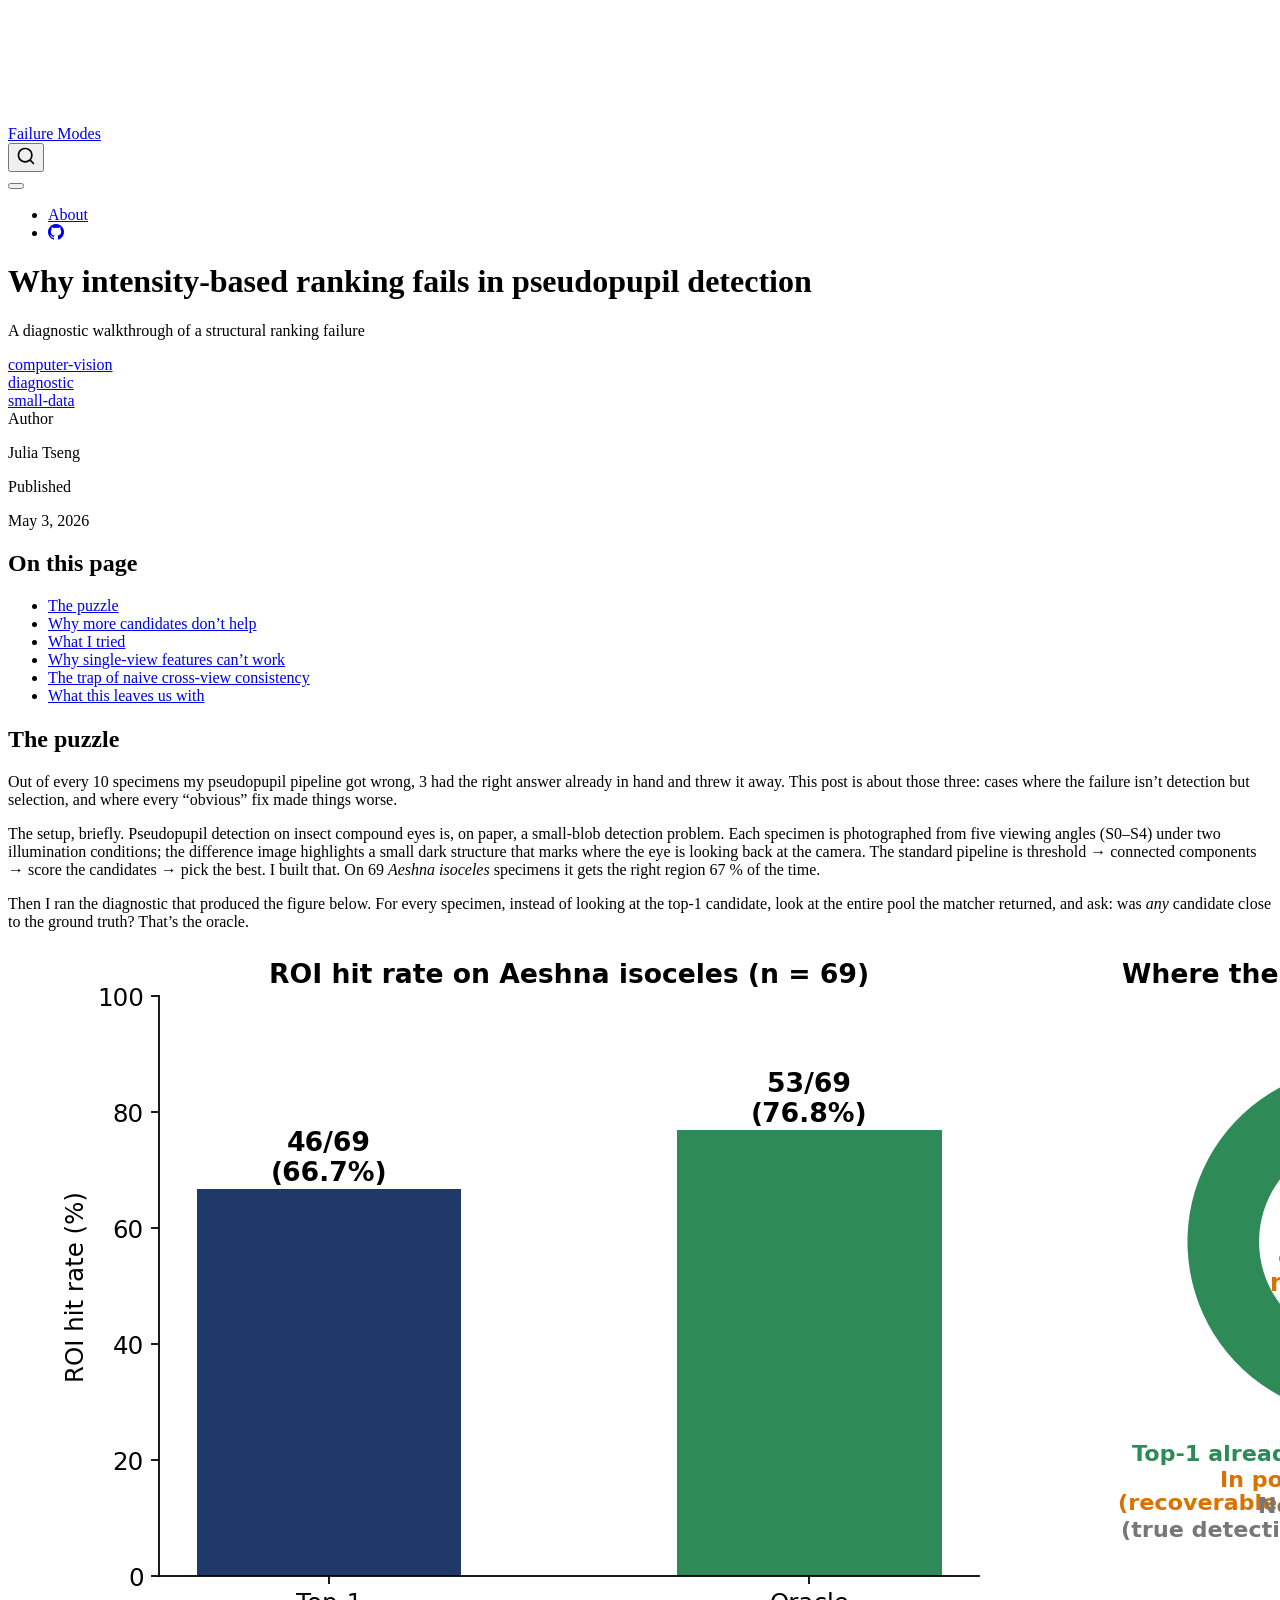
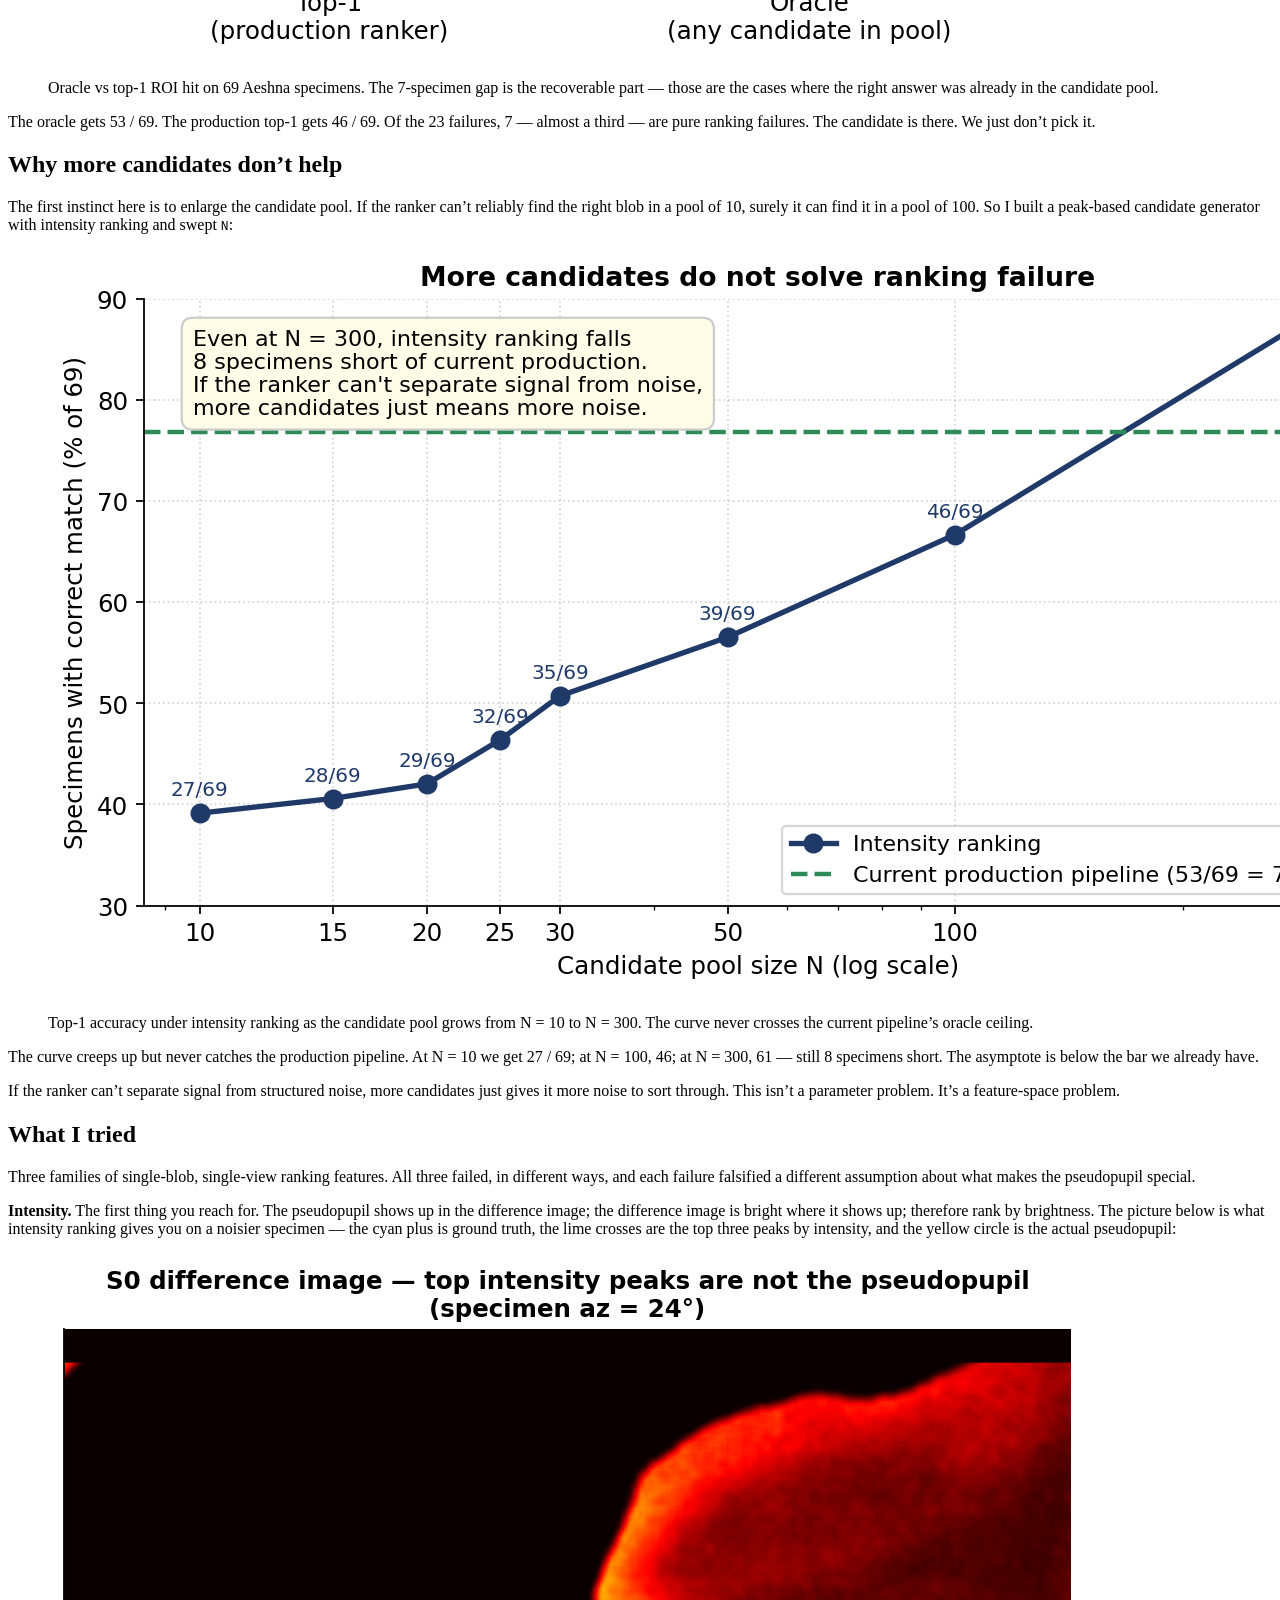
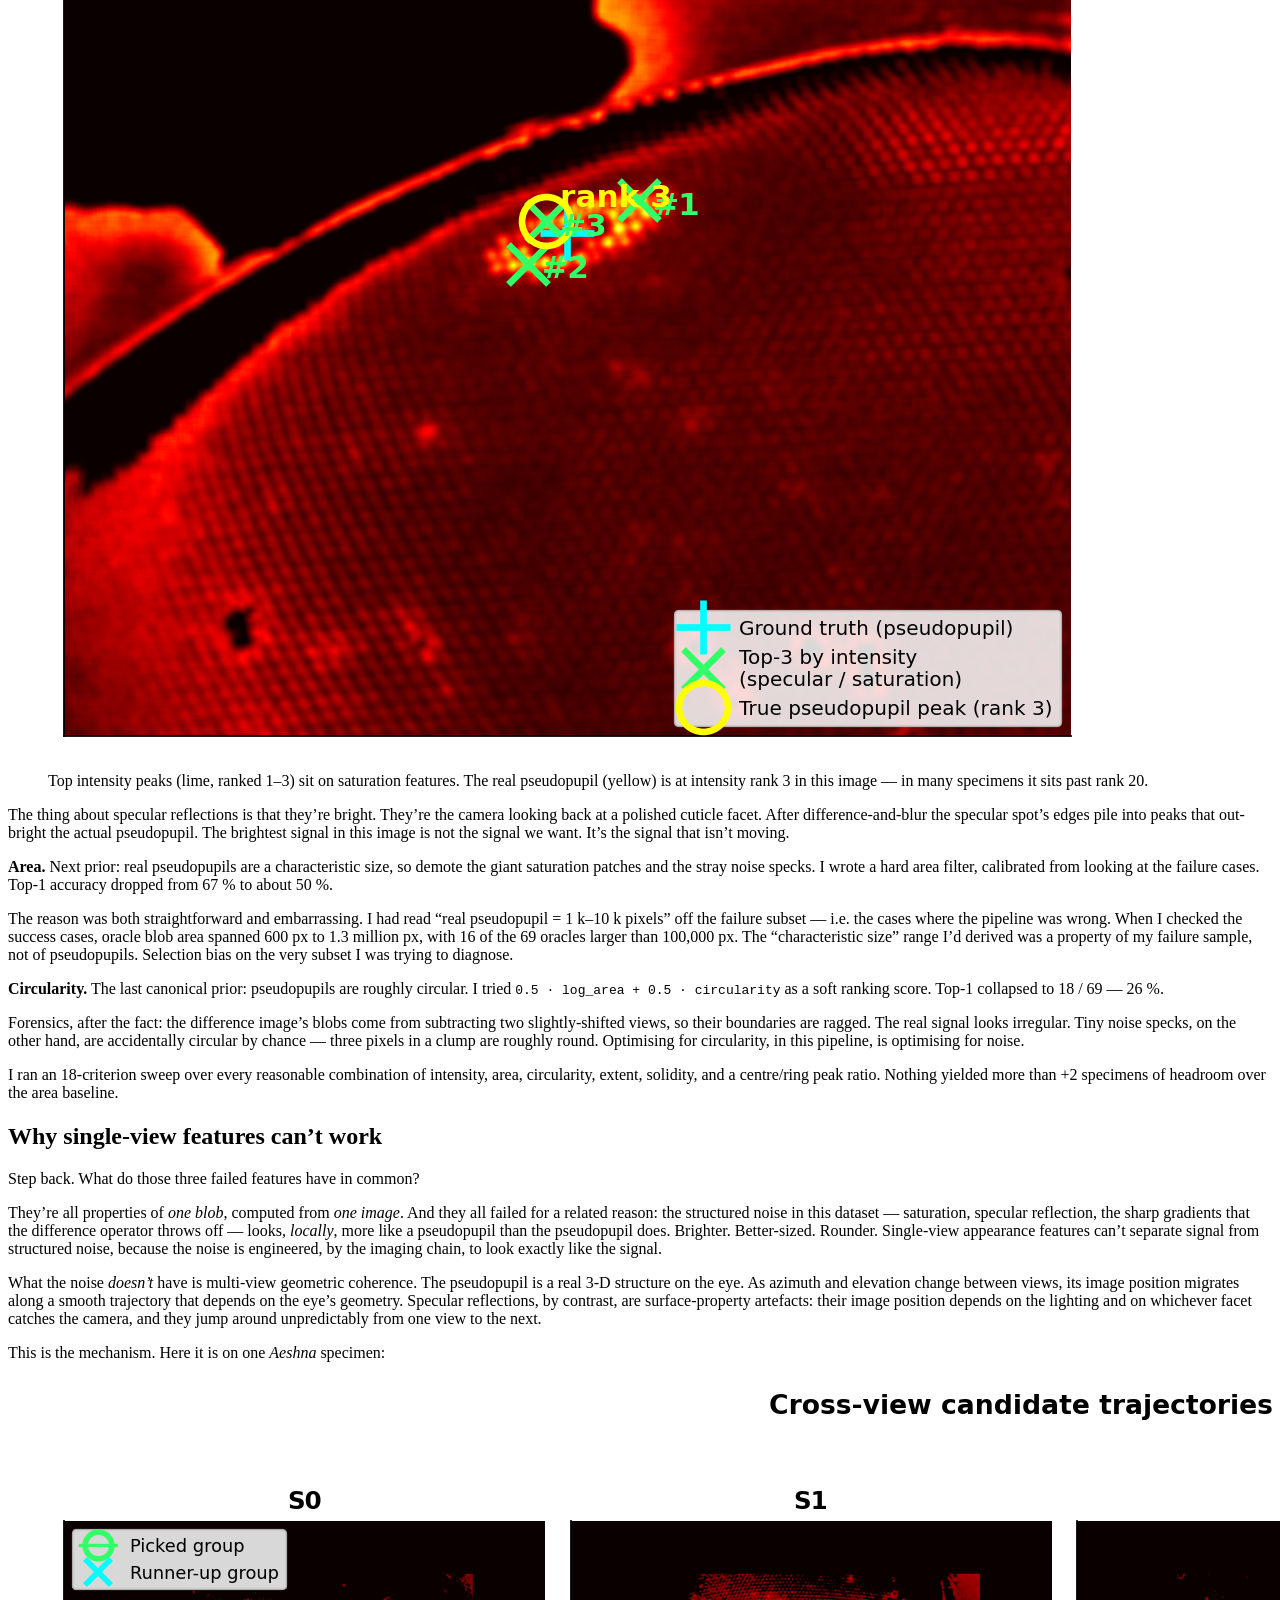
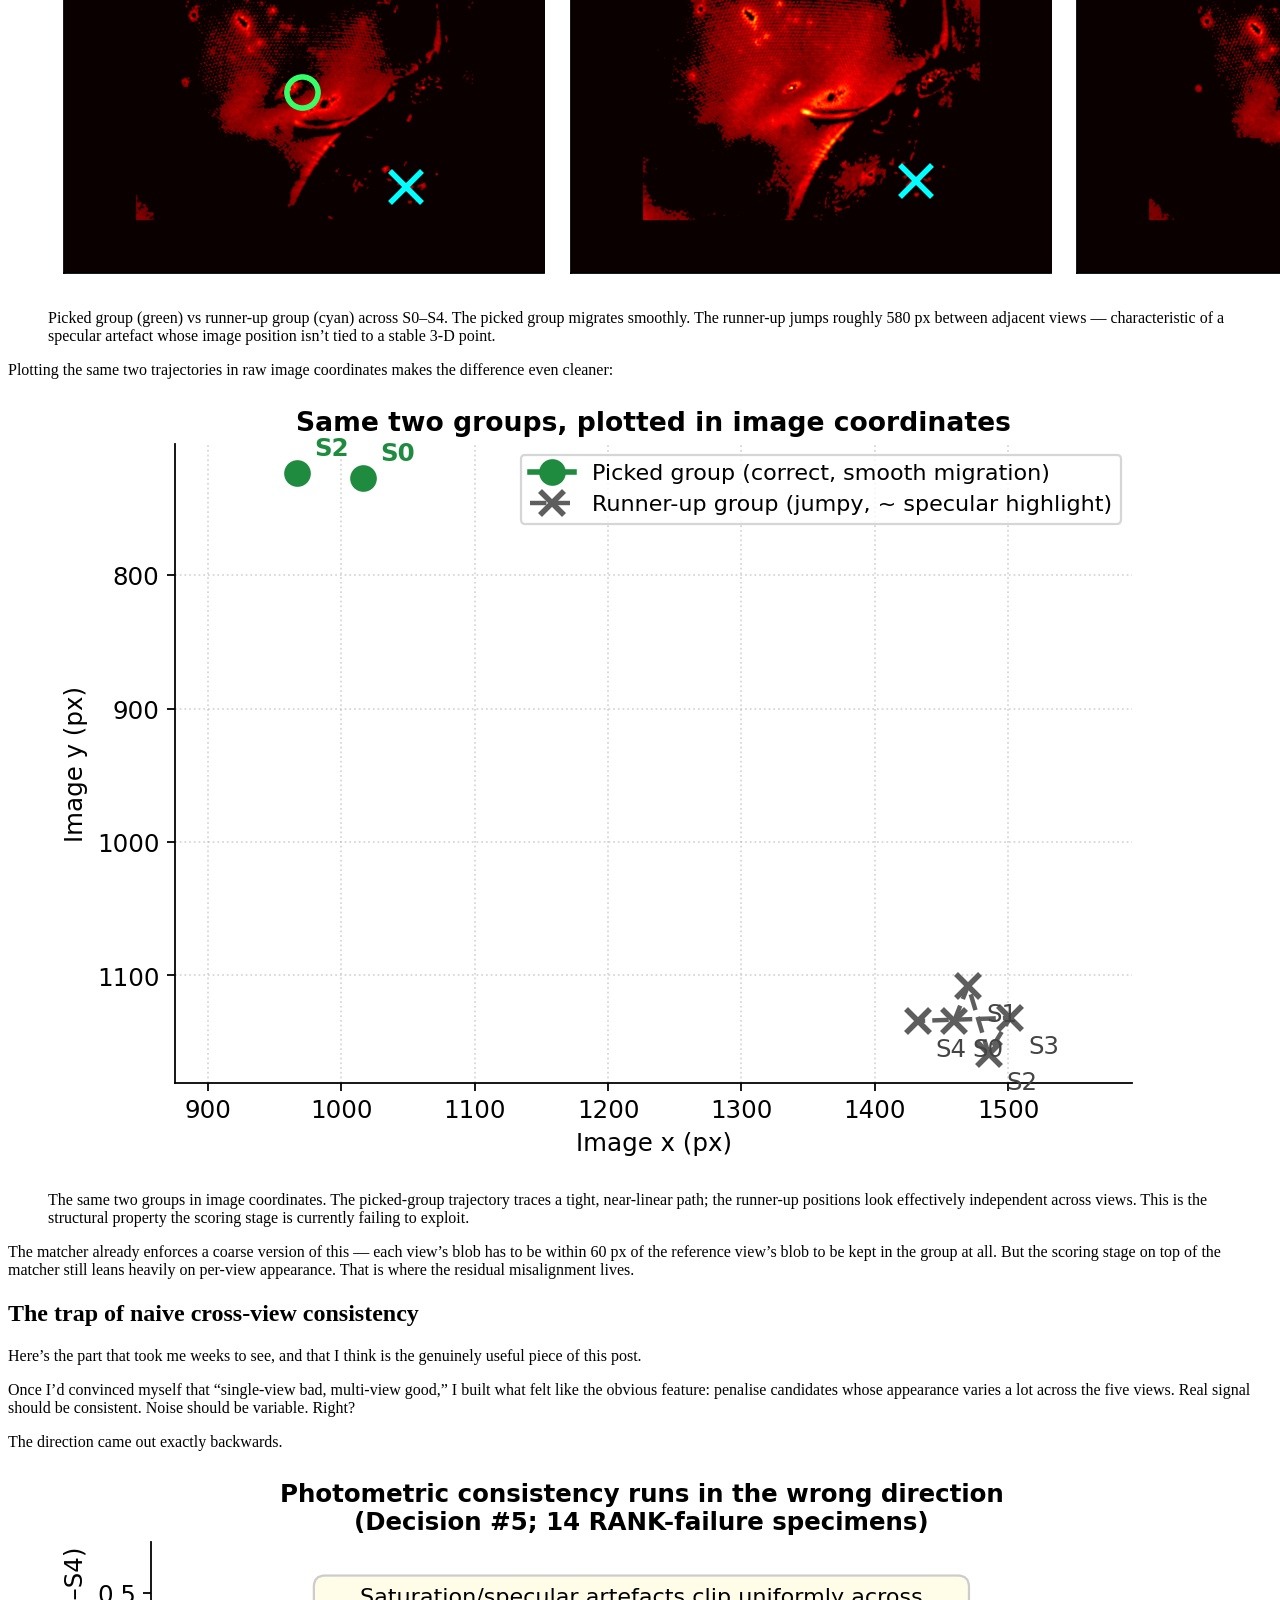
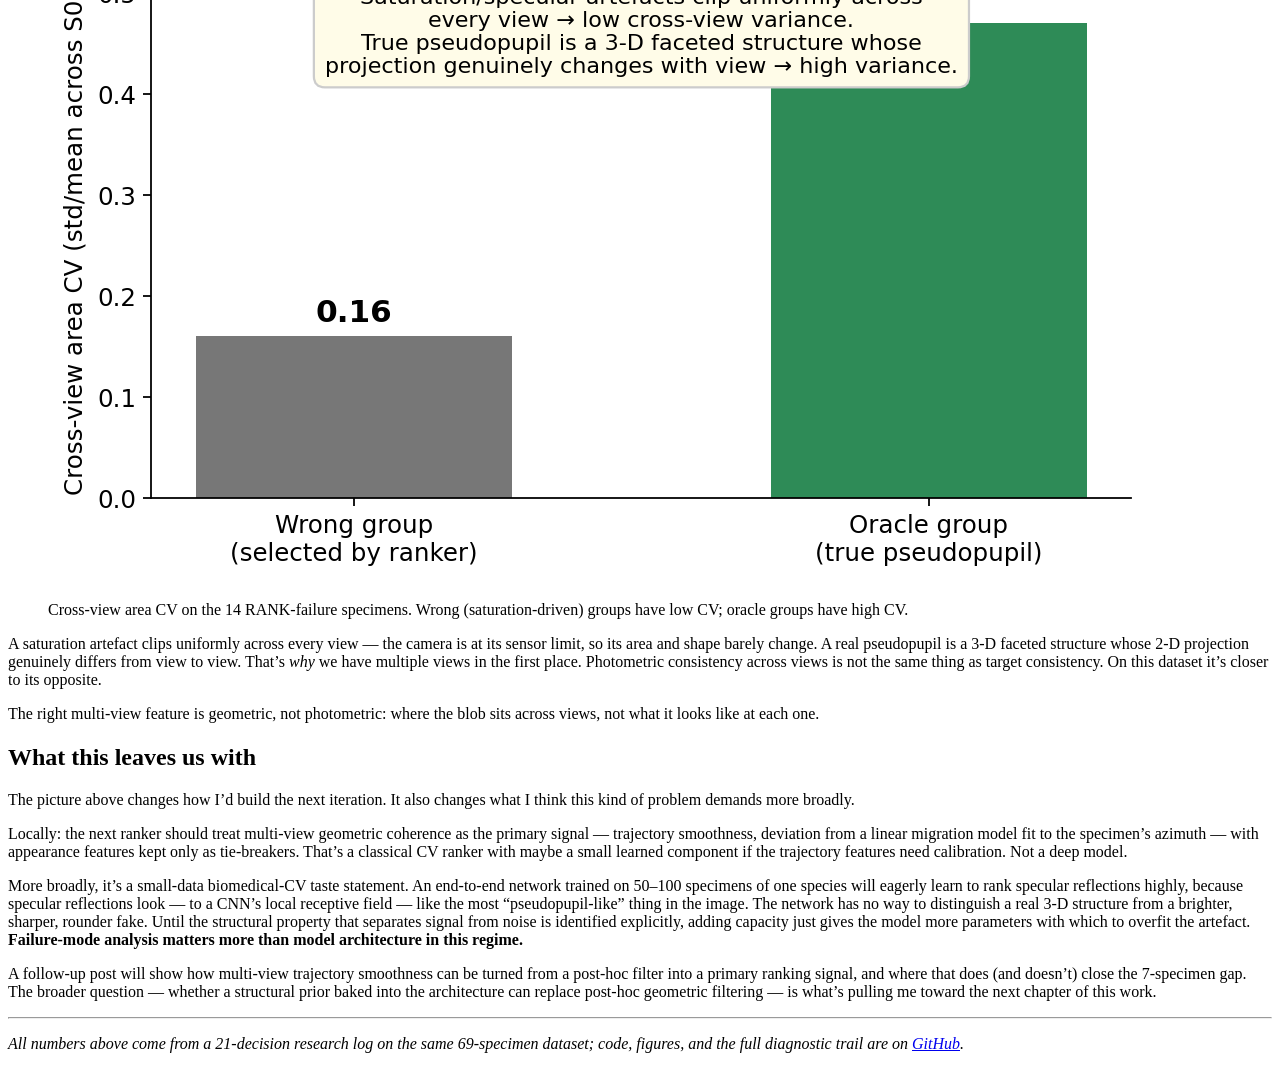
==== commit c04c9cc8: "Built site for gh-pages" ====
--- a/posts/pseudopupil-ranking-diagnostic/index.html
+++ b/posts/pseudopupil-ranking-diagnostic/index.html
@@ -9,7 +9,7 @@
 <meta name="author" content="Julia Tseng">
 <meta name="dcterms.date" content="2026-05-03">
 
-<title>Why intensity-based ranking fails in pseudopupil detection – myblog</title>
+<title>Why intensity-based ranking fails in pseudopupil detection – Failure Modes</title>
 <style>
 /* Default styles provided by pandoc.
 ** See https://pandoc.org/MANUAL.html#variables-for-html for config info.
@@ -88,7 +88,7 @@
       <div class="navbar-container container-fluid">
       <div class="navbar-brand-container mx-auto">
     <a class="navbar-brand" href="../../index.html">
-    <span class="navbar-title">myblog</span>
+    <span class="navbar-title">Failure Modes</span>
     </a>
   </div>
             <div id="quarto-search" class="" title="Search"></div>
@@ -335,7 +335,7 @@
     }
       var localhostRegex = new RegExp(/^(?:http|https):\/\/localhost\:?[0-9]*\//);
       var mailtoRegex = new RegExp(/^mailto:/);
-        var filterRegex = new RegExp("https:\/\/jujuliaa12\.github\.io\/blog\/");
+        var filterRegex = new RegExp("https:\/\/blog\.judayori\.com\/");
       var isInternal = (href) => {
           return filterRegex.test(href) || localhostRegex.test(href) || mailtoRegex.test(href);
       }
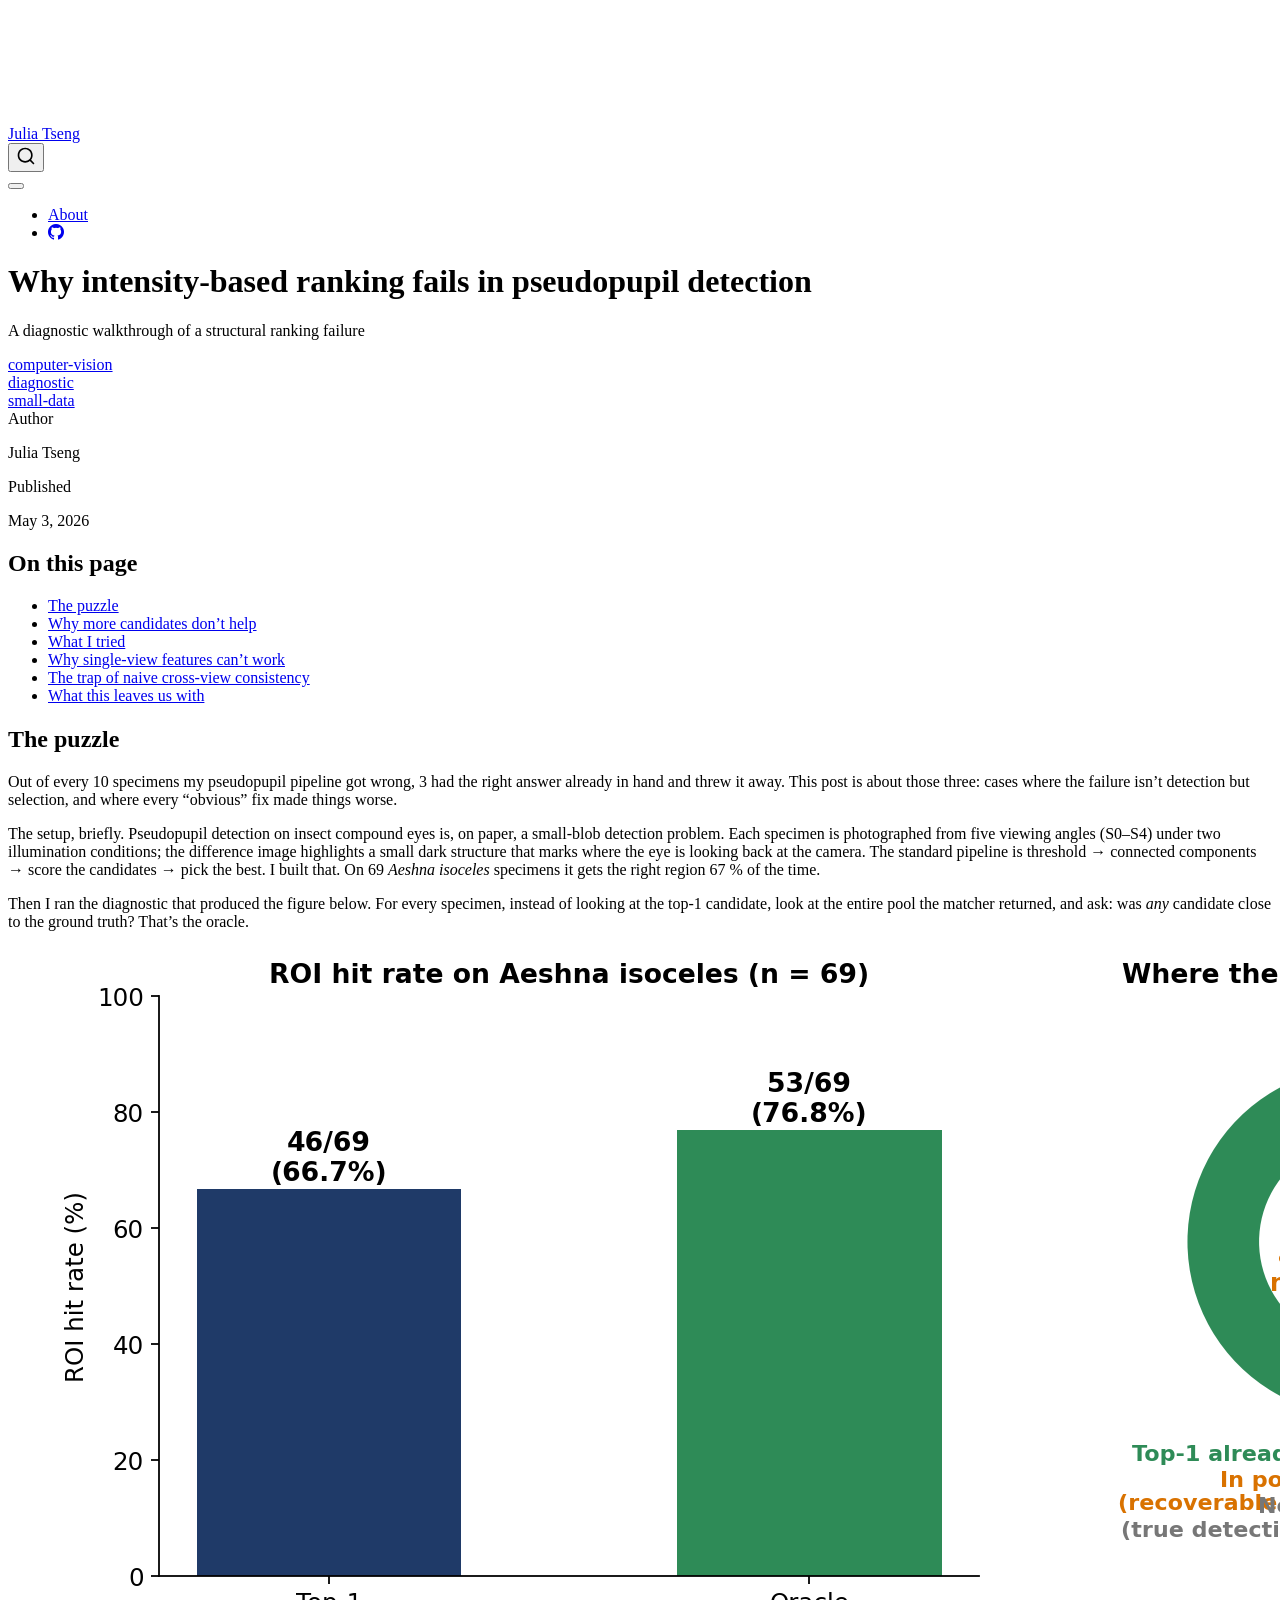
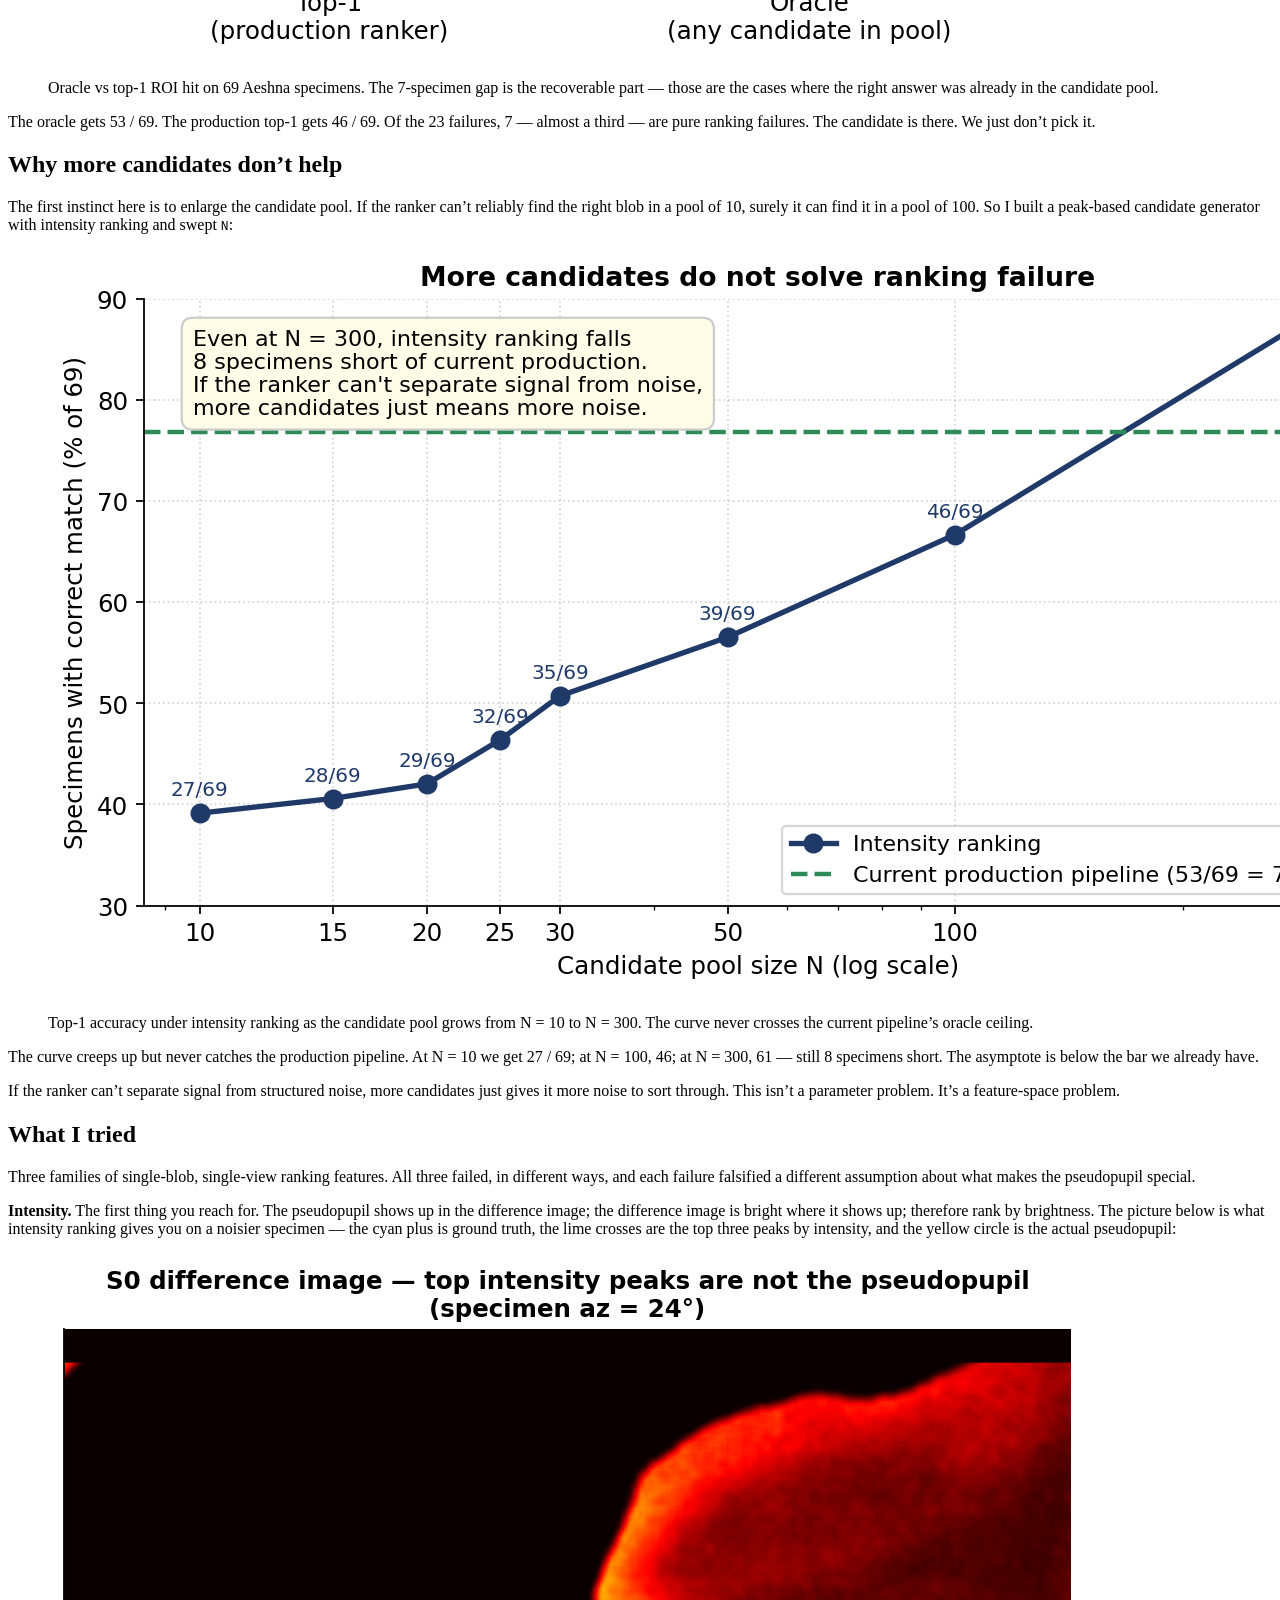
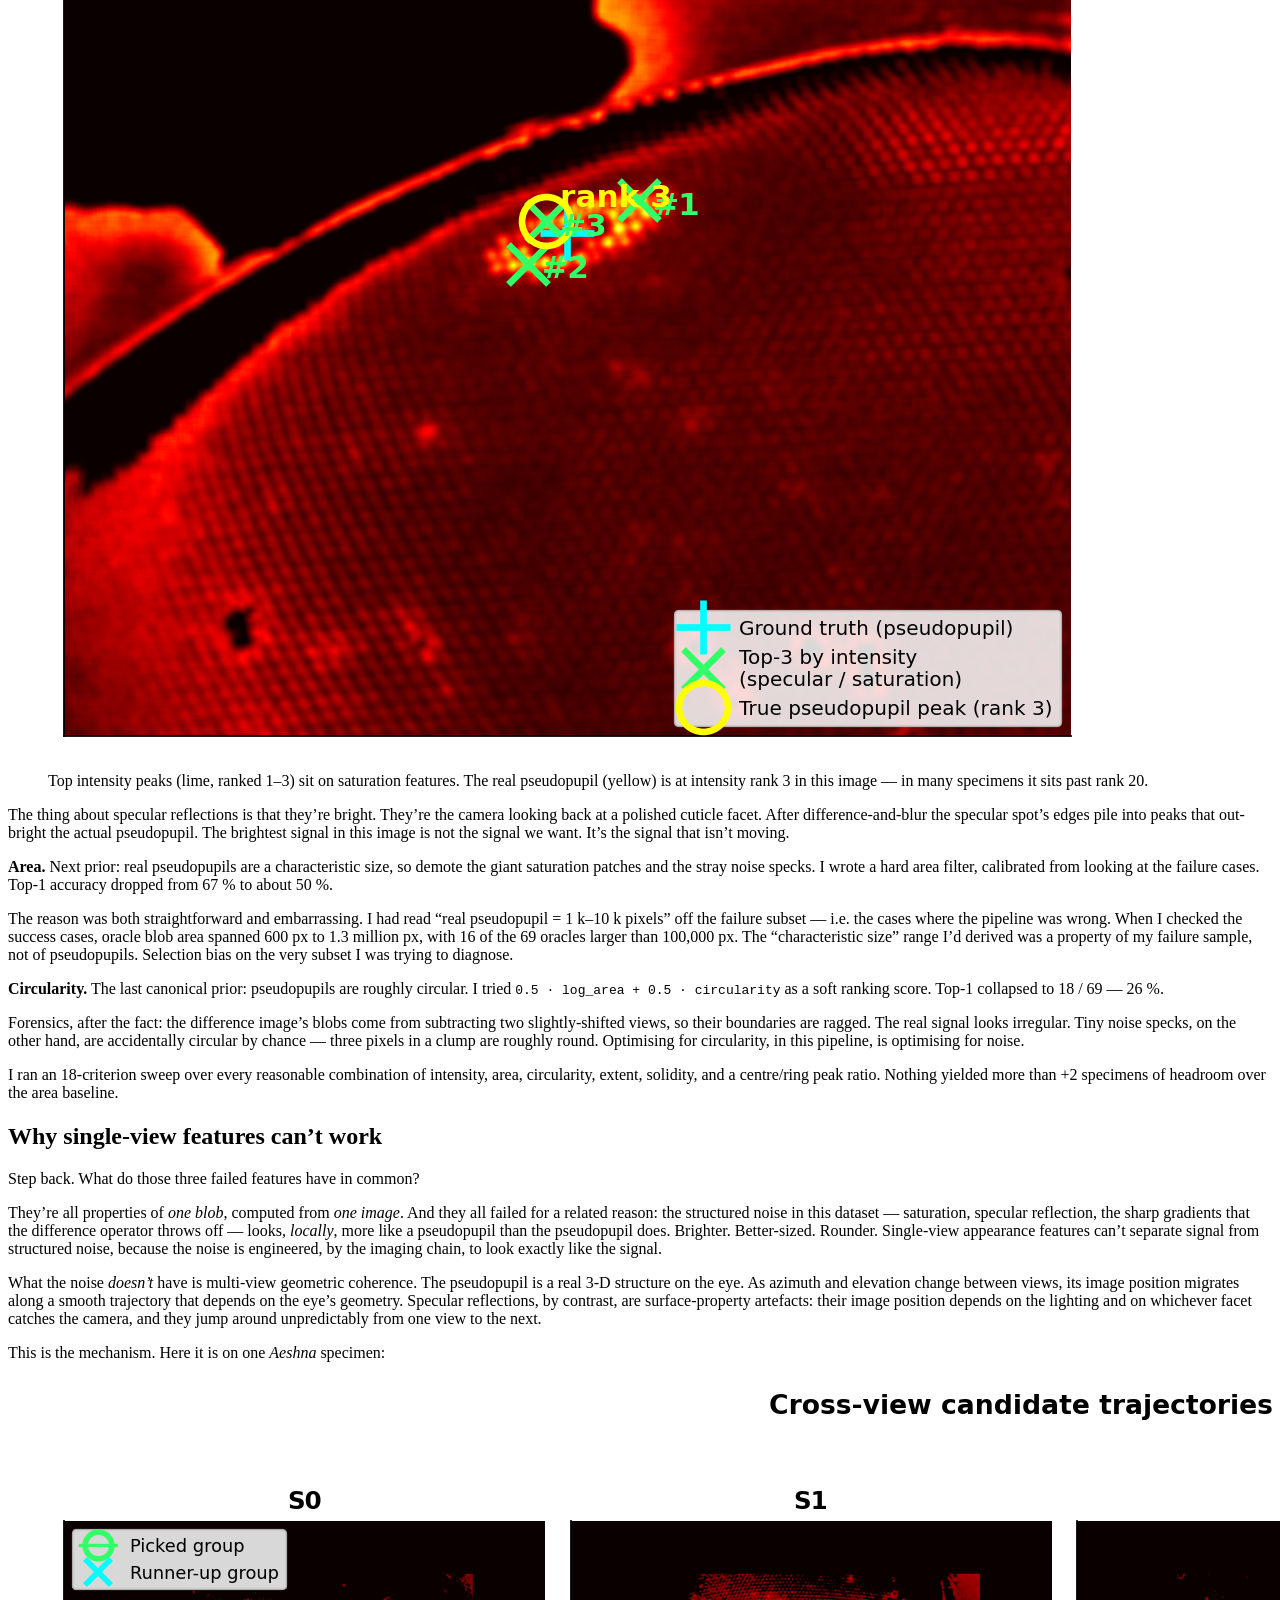
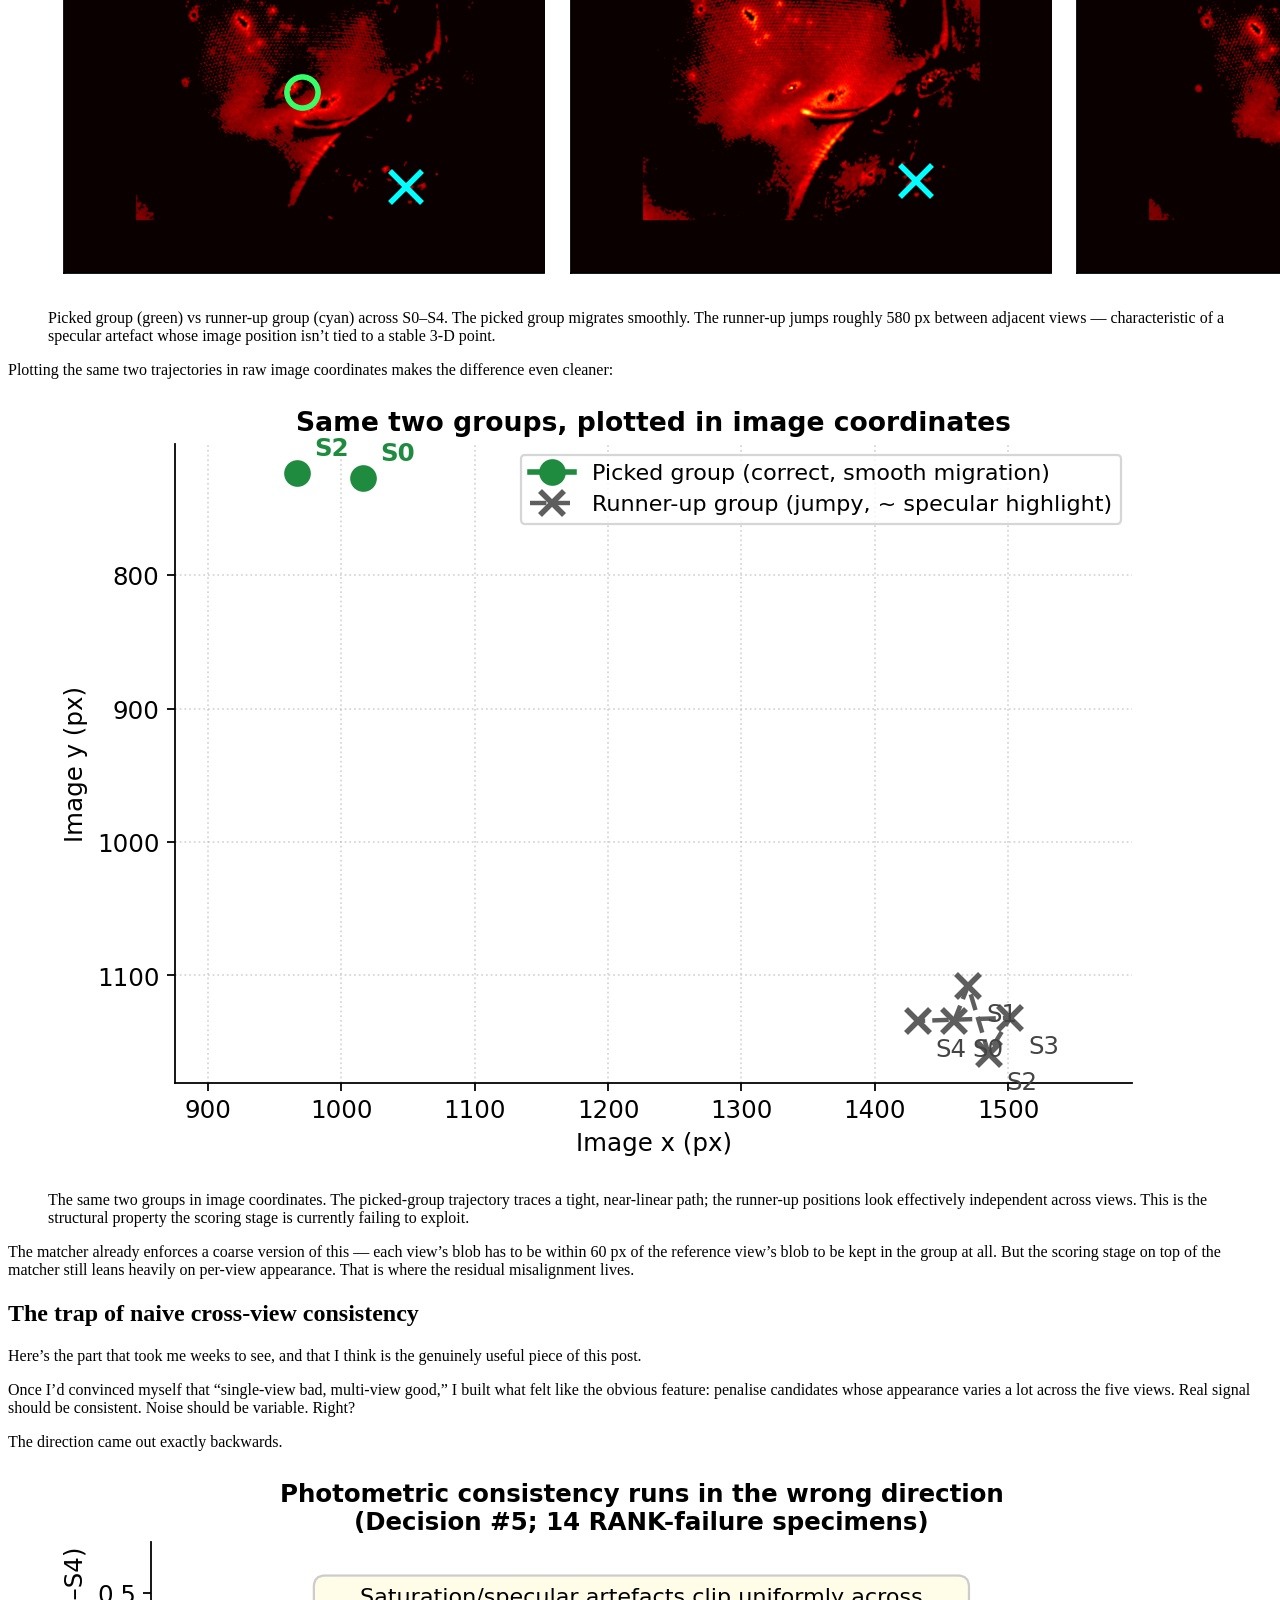
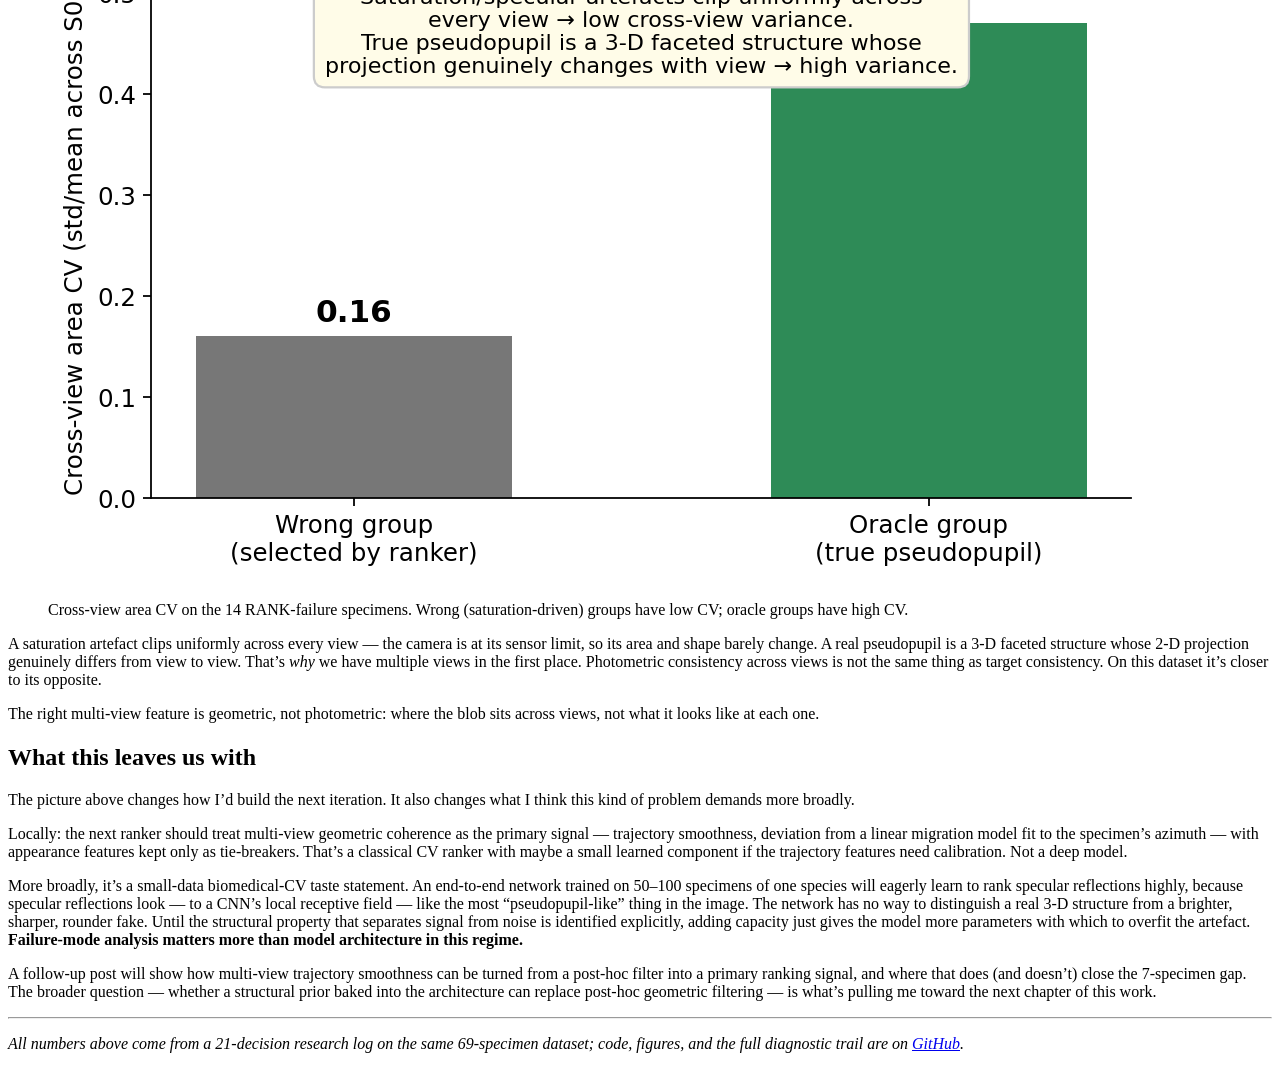
==== commit 12f7ef84: "Built site for gh-pages" ====
--- a/posts/pseudopupil-ranking-diagnostic/index.html
+++ b/posts/pseudopupil-ranking-diagnostic/index.html
@@ -9,7 +9,7 @@
 <meta name="author" content="Julia Tseng">
 <meta name="dcterms.date" content="2026-05-03">
 
-<title>Why intensity-based ranking fails in pseudopupil detection – Failure Modes</title>
+<title>Why intensity-based ranking fails in pseudopupil detection – Julia Tseng</title>
 <style>
 /* Default styles provided by pandoc.
 ** See https://pandoc.org/MANUAL.html#variables-for-html for config info.
@@ -88,7 +88,7 @@
       <div class="navbar-container container-fluid">
       <div class="navbar-brand-container mx-auto">
     <a class="navbar-brand" href="../../index.html">
-    <span class="navbar-title">Failure Modes</span>
+    <span class="navbar-title">Julia Tseng</span>
     </a>
   </div>
             <div id="quarto-search" class="" title="Search"></div>
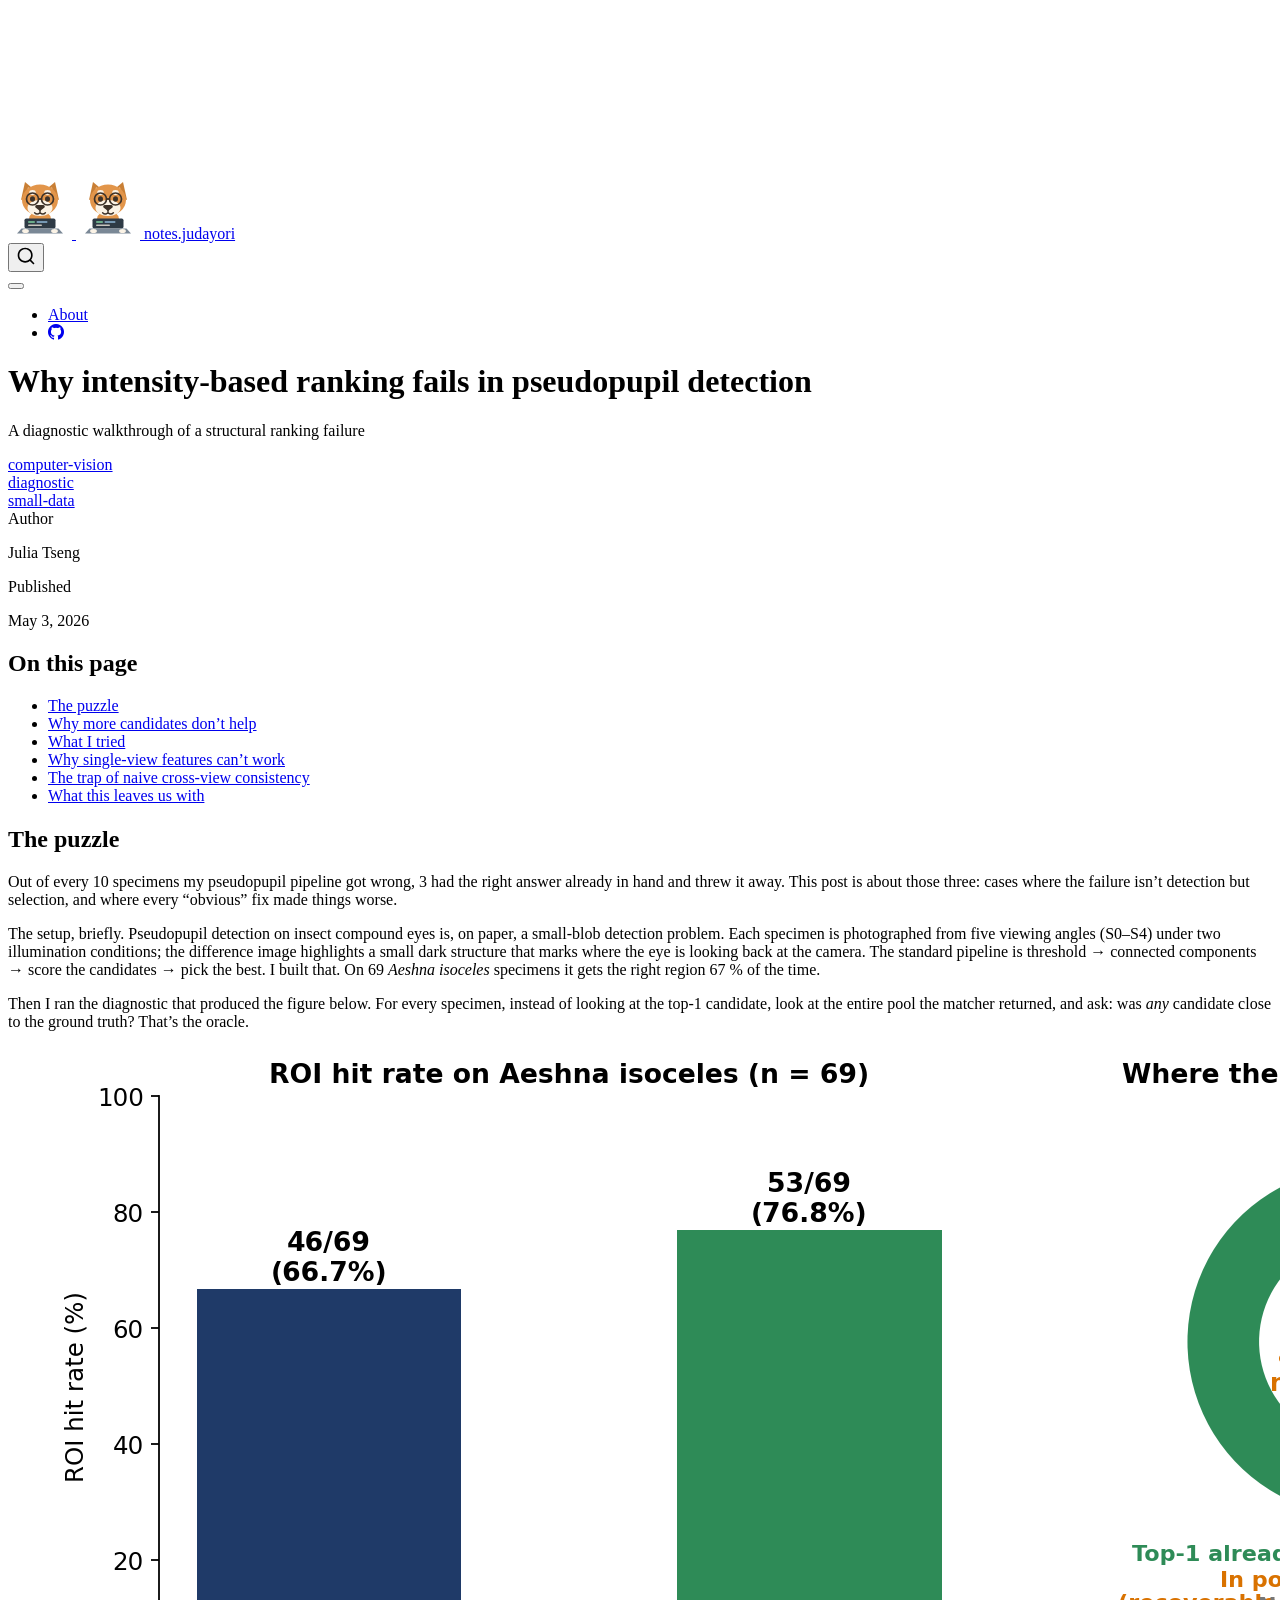
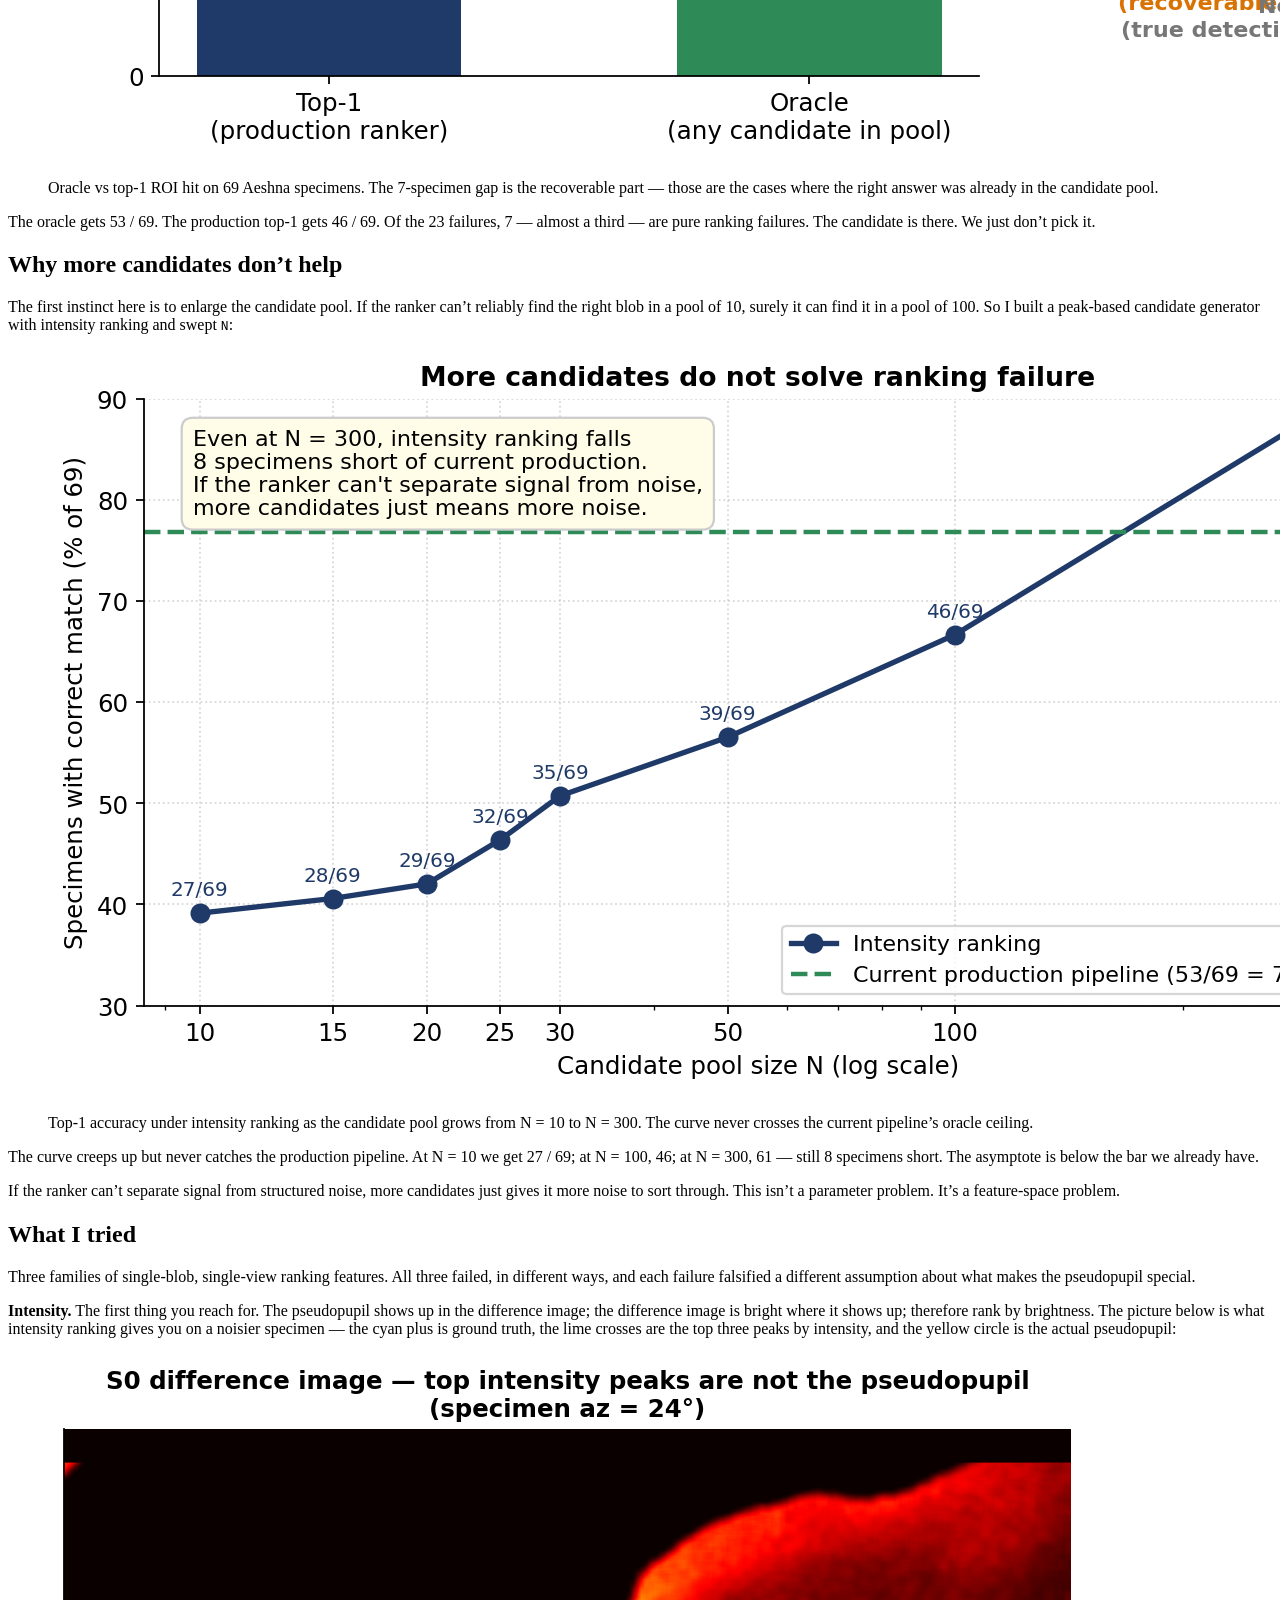
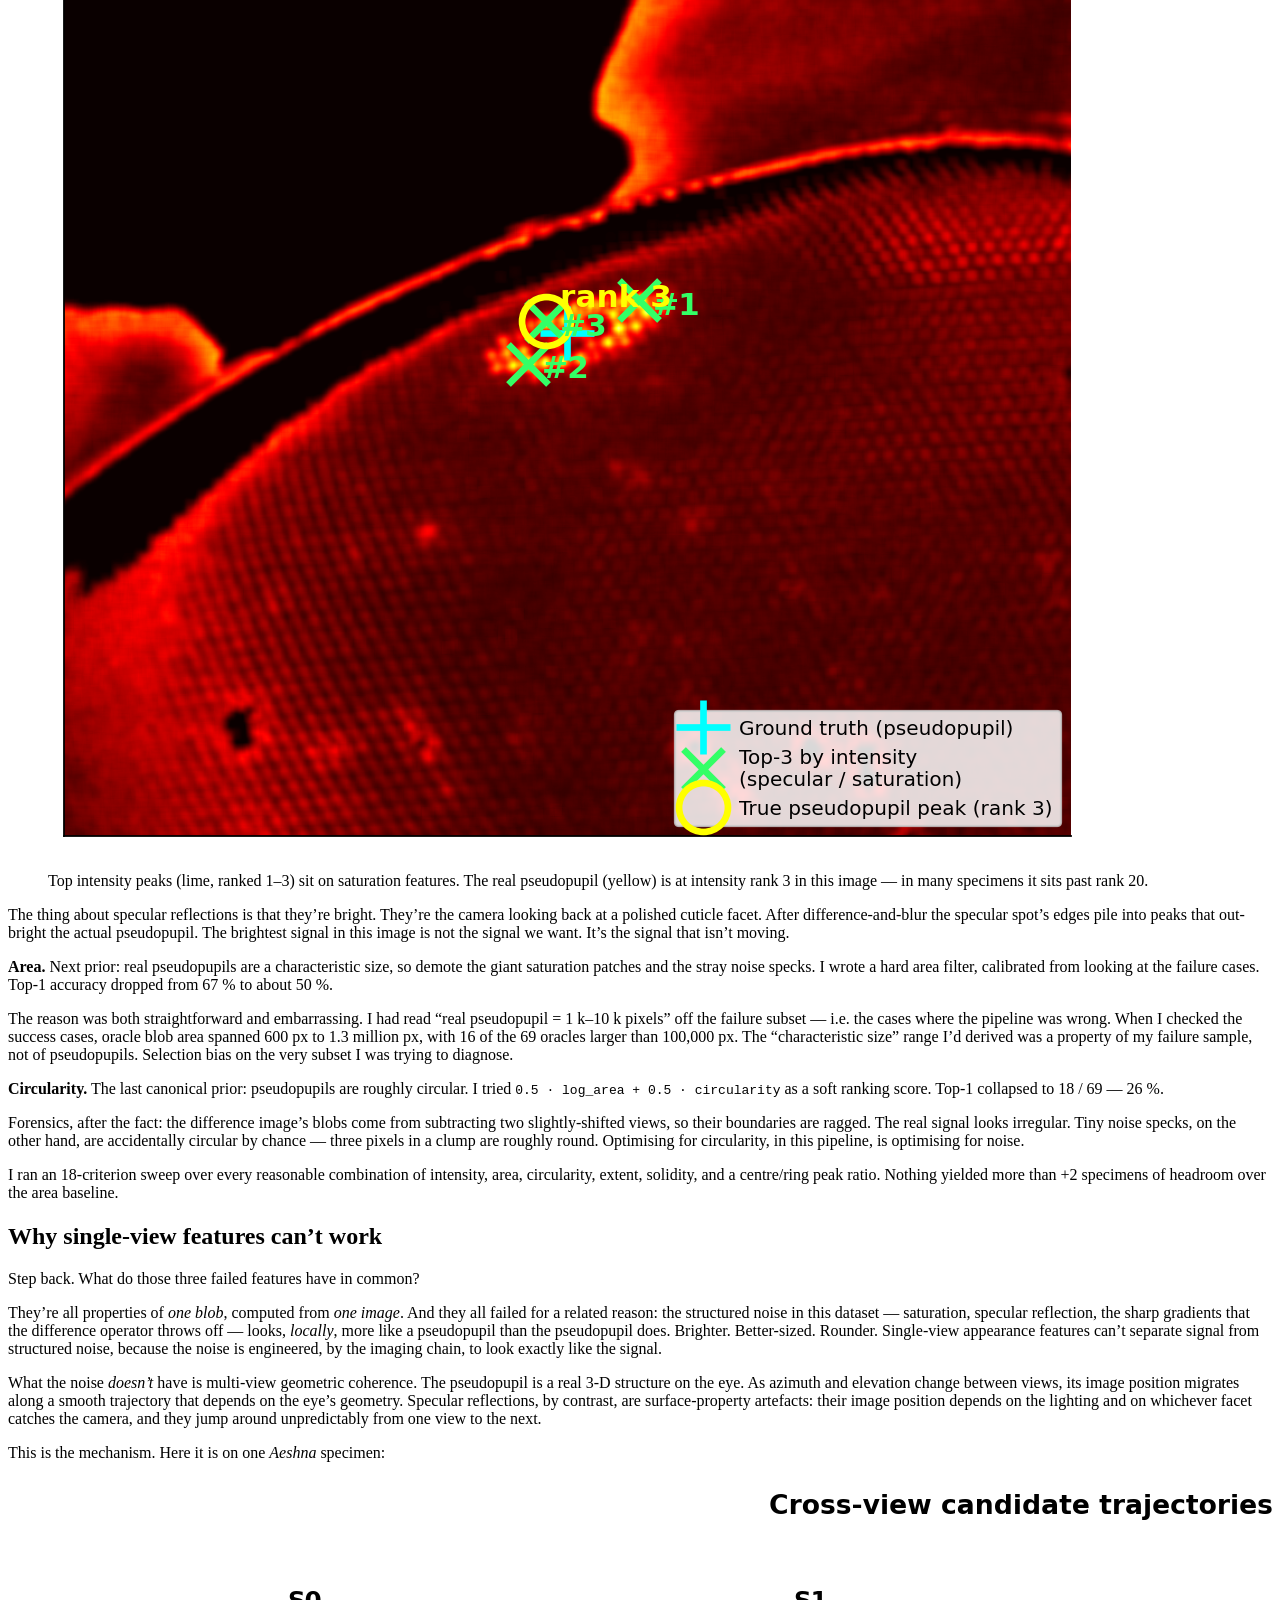
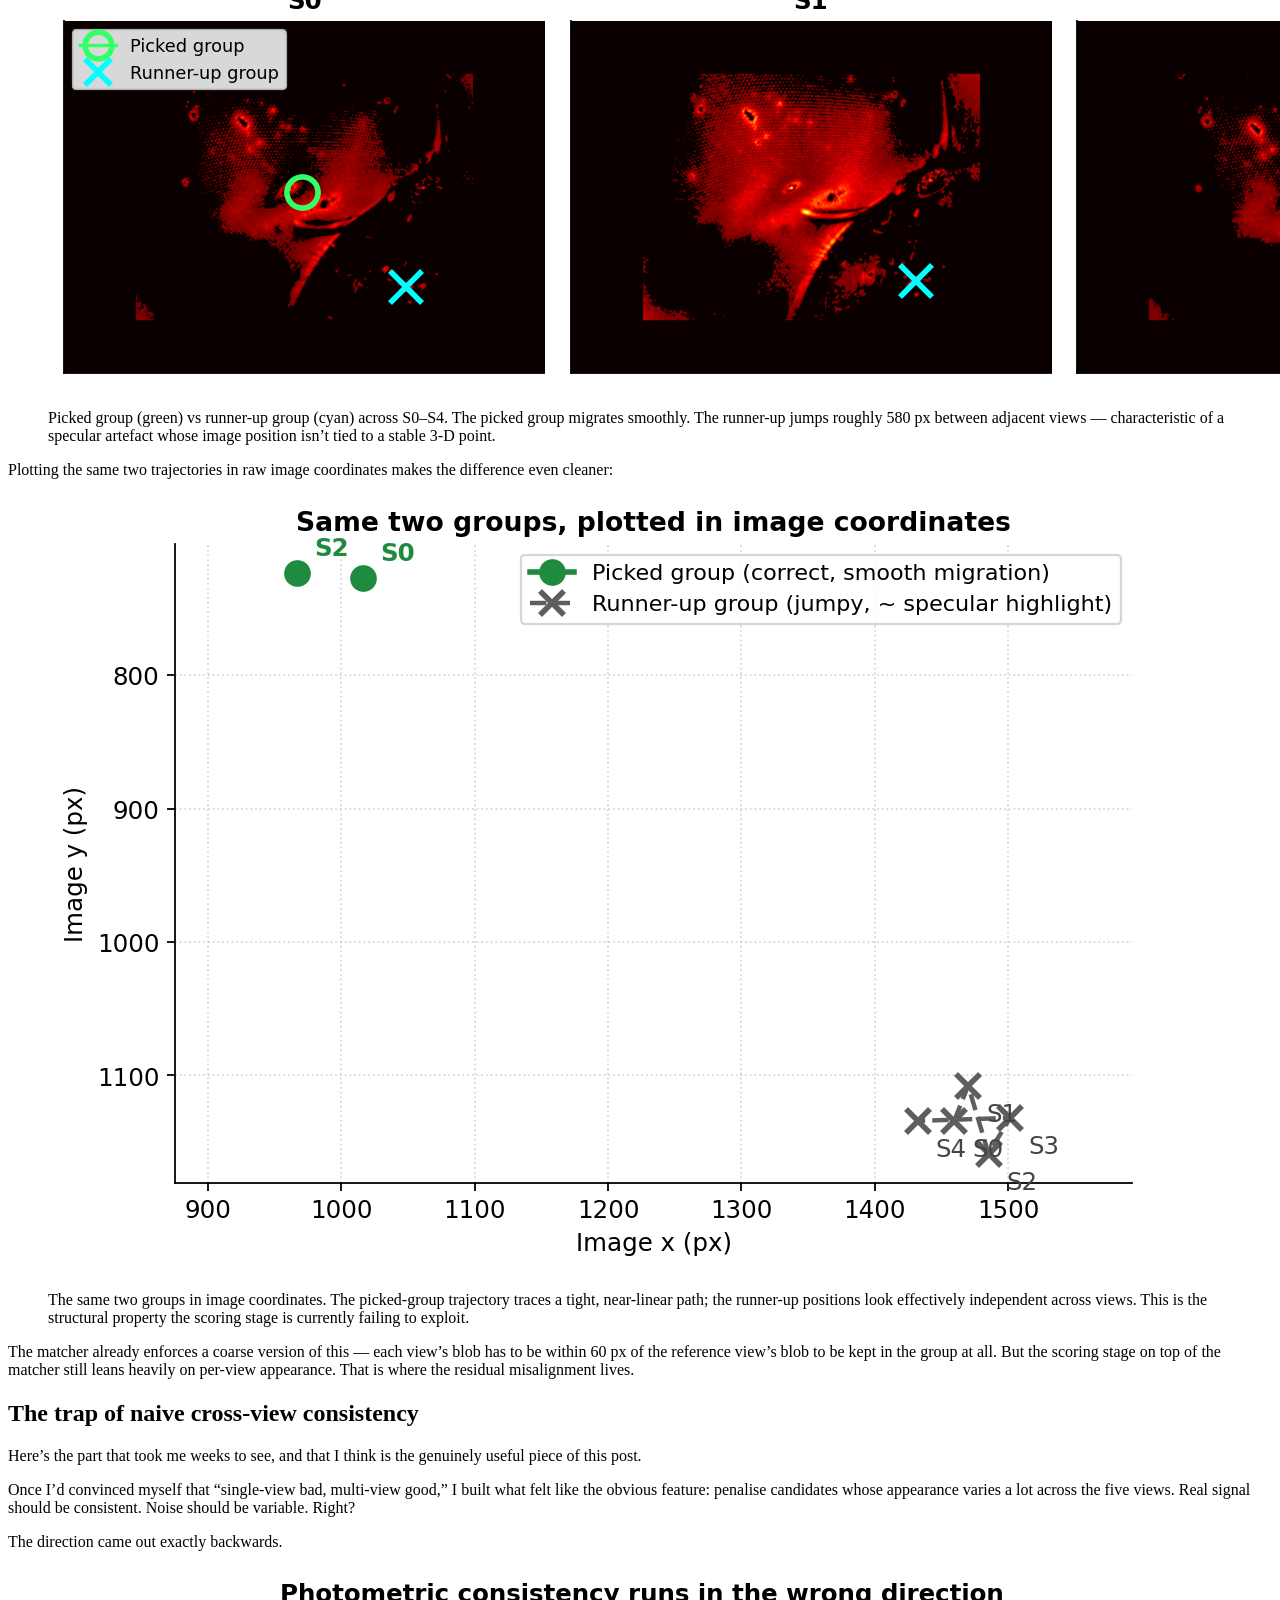
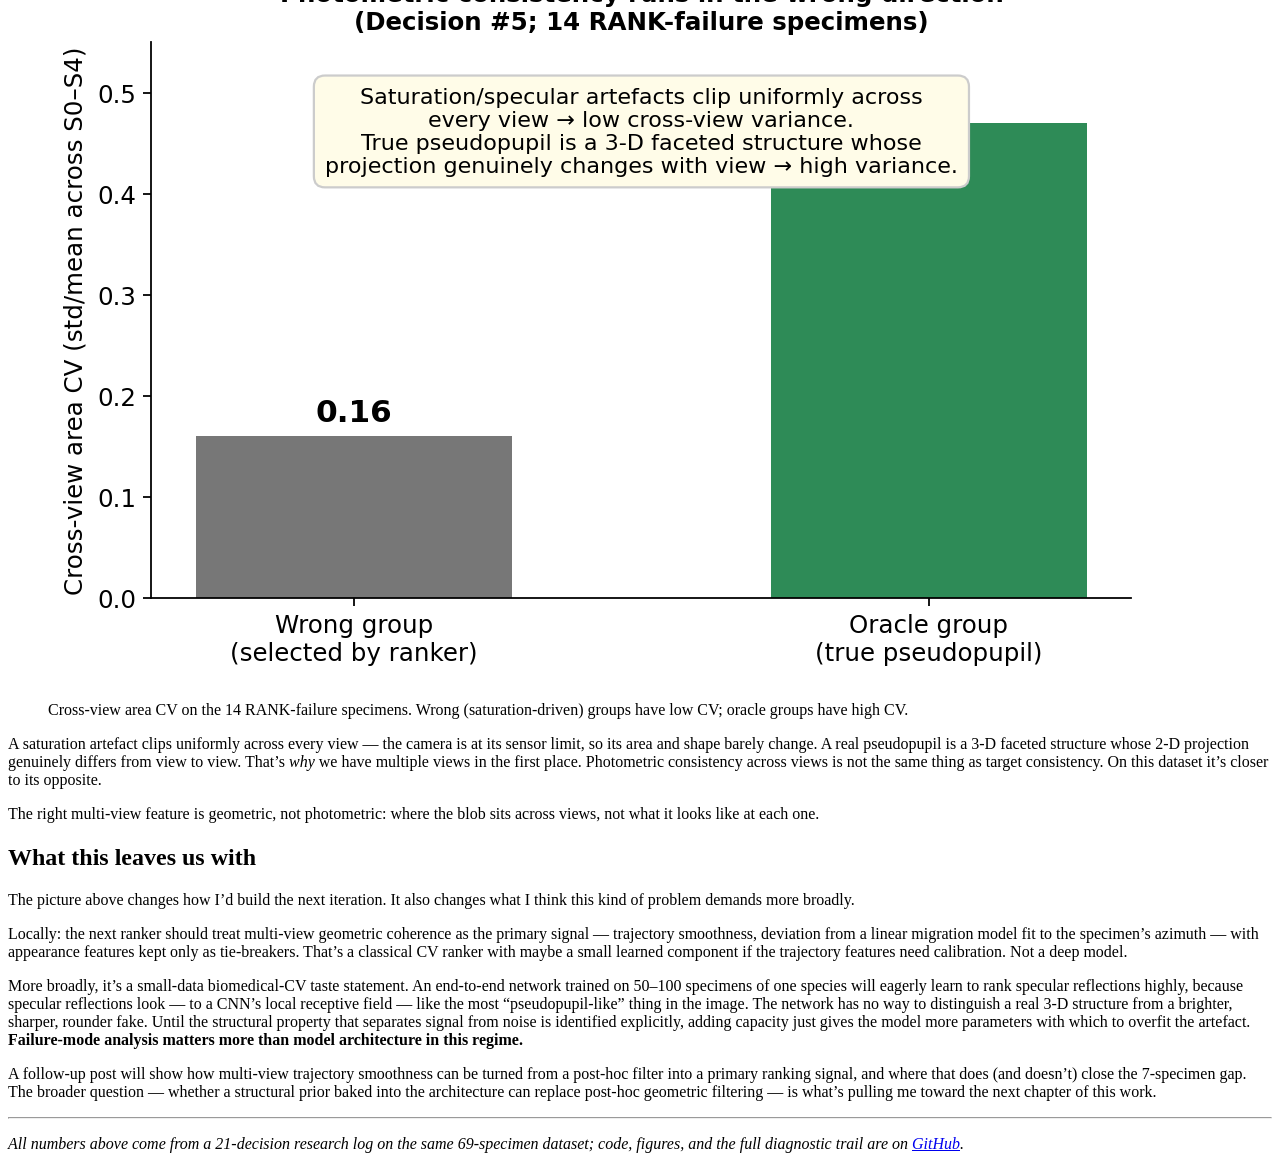
==== commit efd19ff7: "Built site for gh-pages" ====
--- a/posts/pseudopupil-ranking-diagnostic/index.html
+++ b/posts/pseudopupil-ranking-diagnostic/index.html
@@ -9,7 +9,7 @@
 <meta name="author" content="Julia Tseng">
 <meta name="dcterms.date" content="2026-05-03">
 
-<title>Why intensity-based ranking fails in pseudopupil detection – Julia Tseng</title>
+<title>Why intensity-based ranking fails in pseudopupil detection – notes.judayori</title>
 <style>
 /* Default styles provided by pandoc.
 ** See https://pandoc.org/MANUAL.html#variables-for-html for config info.
@@ -38,6 +38,7 @@
 <script src="../../site_libs/quarto-search/fuse.min.js"></script>
 <script src="../../site_libs/quarto-search/quarto-search.js"></script>
 <meta name="quarto:offset" content="../../">
+<link href="../../logo.svg" rel="icon" type="image/svg+xml">
 <script src="../../site_libs/quarto-html/quarto.js" type="module"></script>
 <script src="../../site_libs/quarto-html/tabsets/tabsets.js" type="module"></script>
 <script src="../../site_libs/quarto-html/popper.min.js"></script>
@@ -87,8 +88,12 @@
     <nav class="navbar navbar-expand-lg " data-bs-theme="dark">
       <div class="navbar-container container-fluid">
       <div class="navbar-brand-container mx-auto">
+    <a href="../../index.html" class="navbar-brand navbar-brand-logo">
+    <img src="../../logo.svg" alt="一隻戴眼鏡、在筆電前學寫程式的柴犬" class="navbar-logo light-content">
+    <img src="../../logo.svg" alt="一隻戴眼鏡、在筆電前學寫程式的柴犬" class="navbar-logo dark-content">
+    </a>
     <a class="navbar-brand" href="../../index.html">
-    <span class="navbar-title">Julia Tseng</span>
+    <span class="navbar-title">notes.judayori</span>
     </a>
   </div>
             <div id="quarto-search" class="" title="Search"></div>
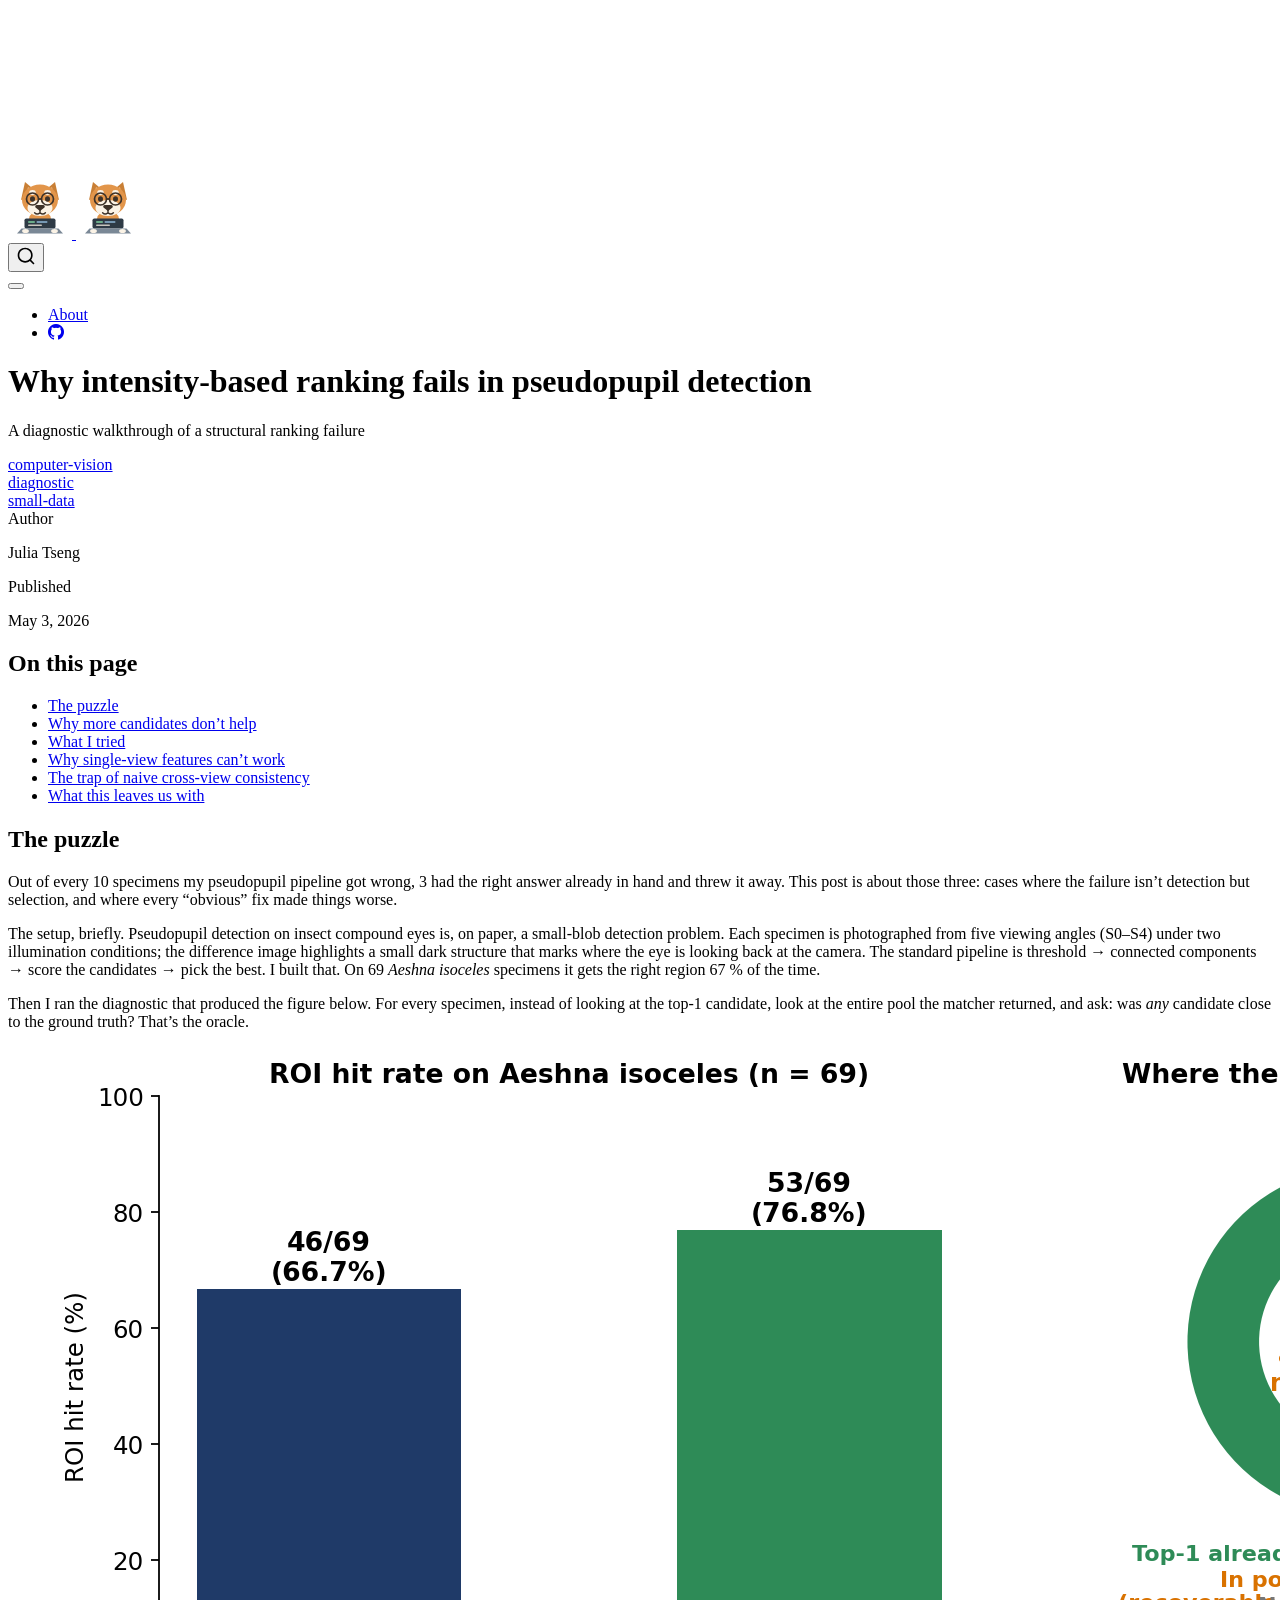
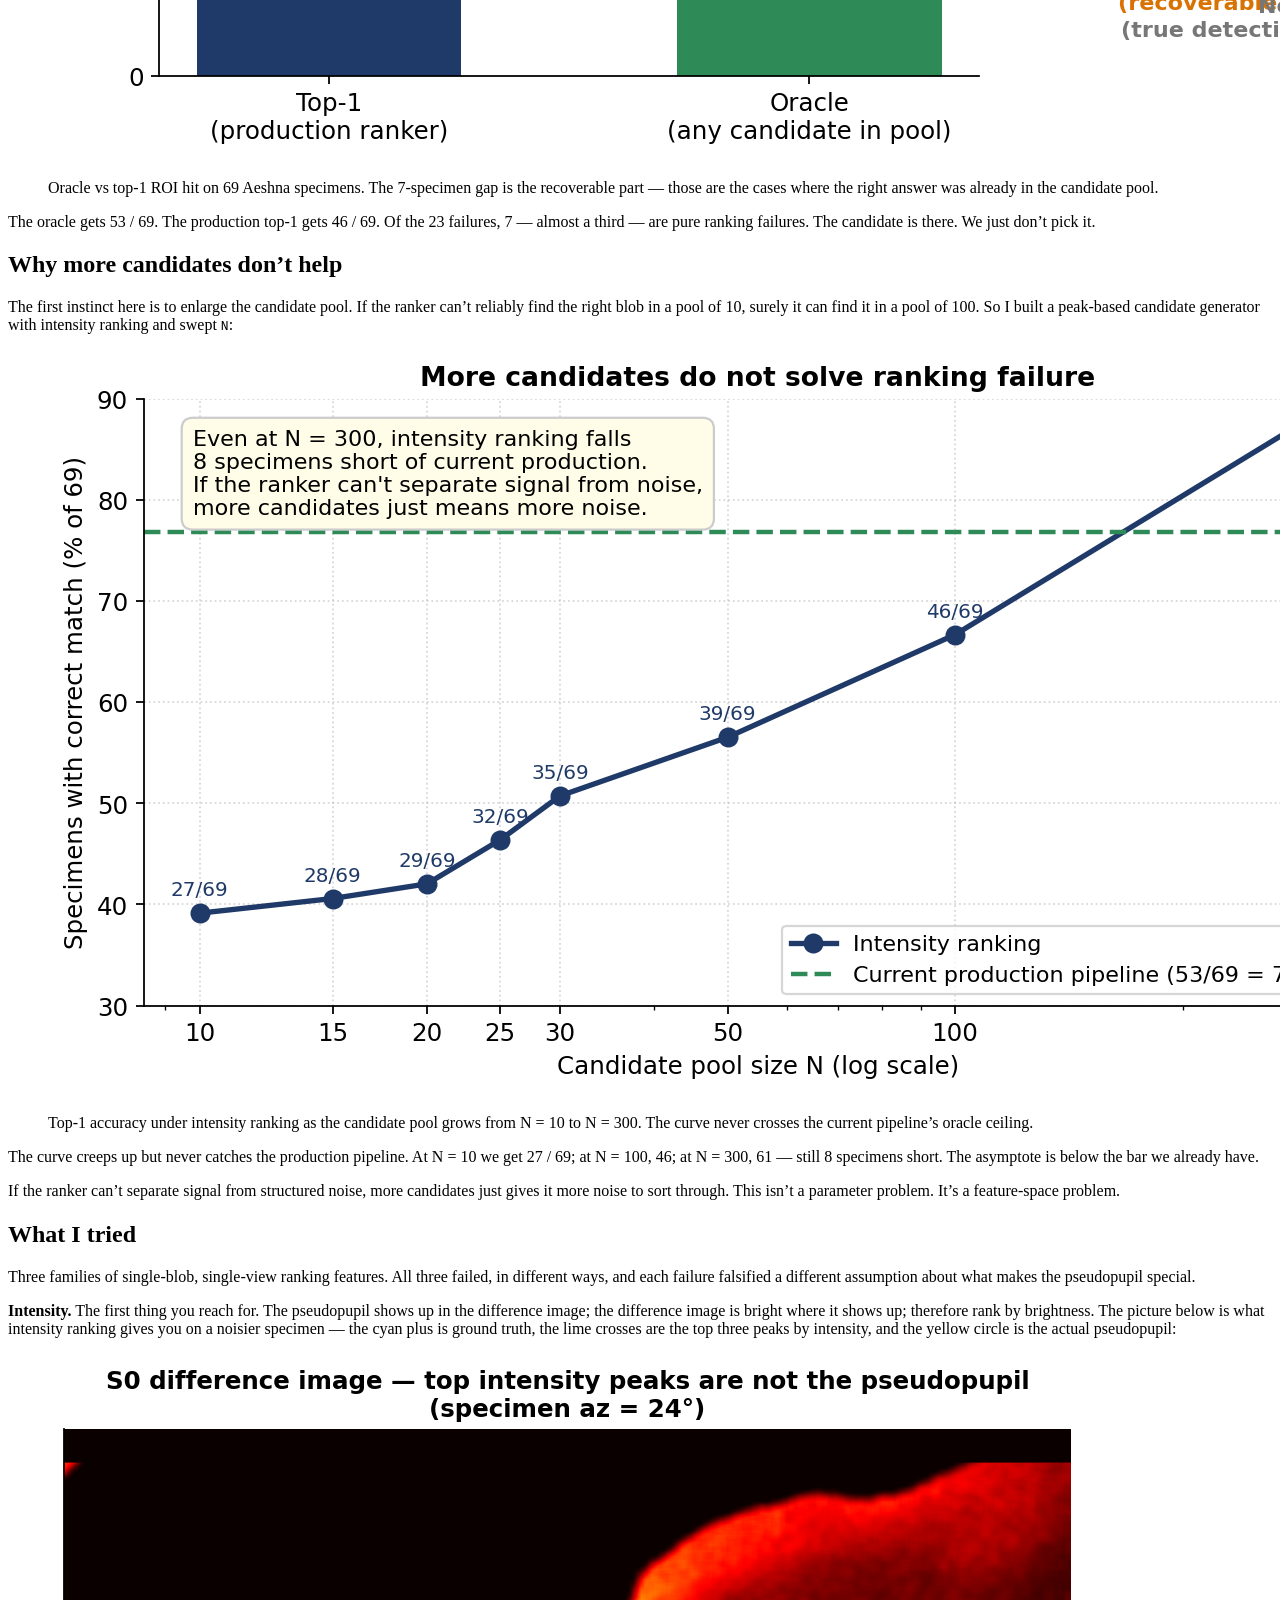
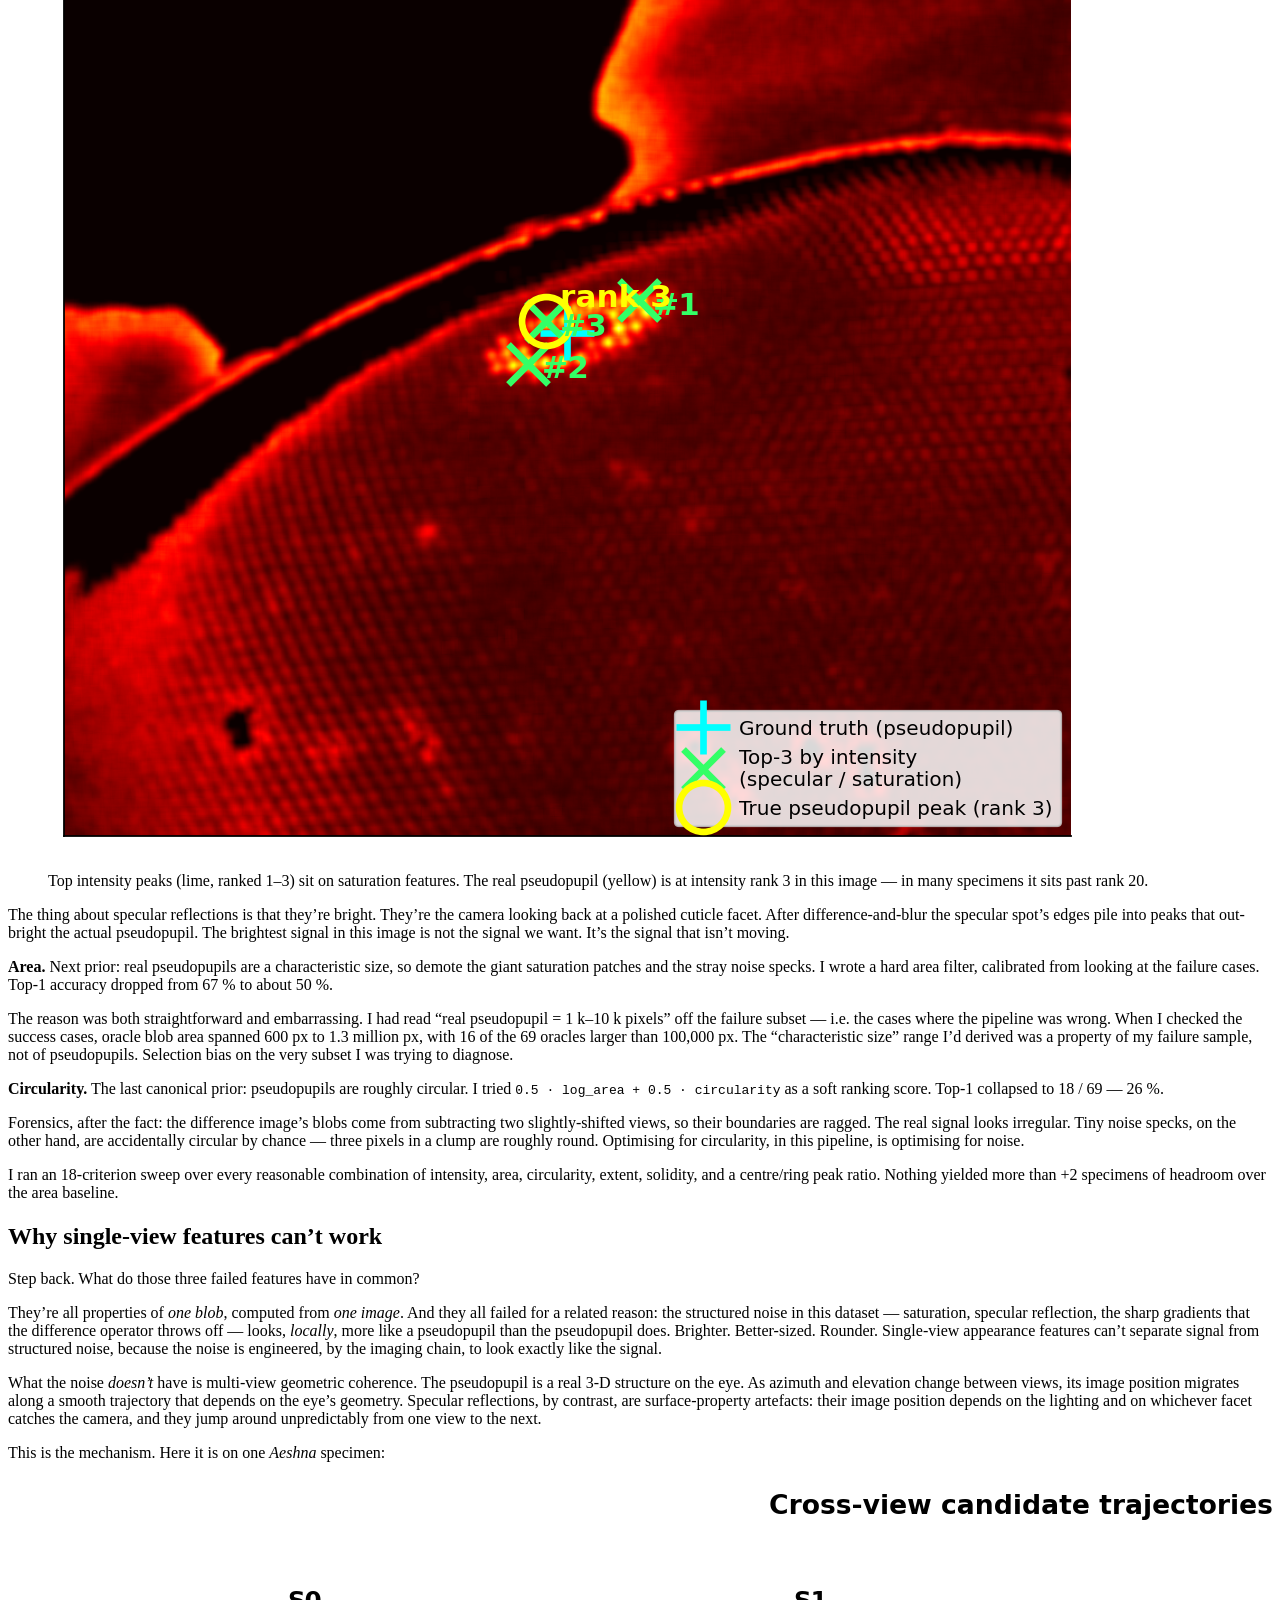
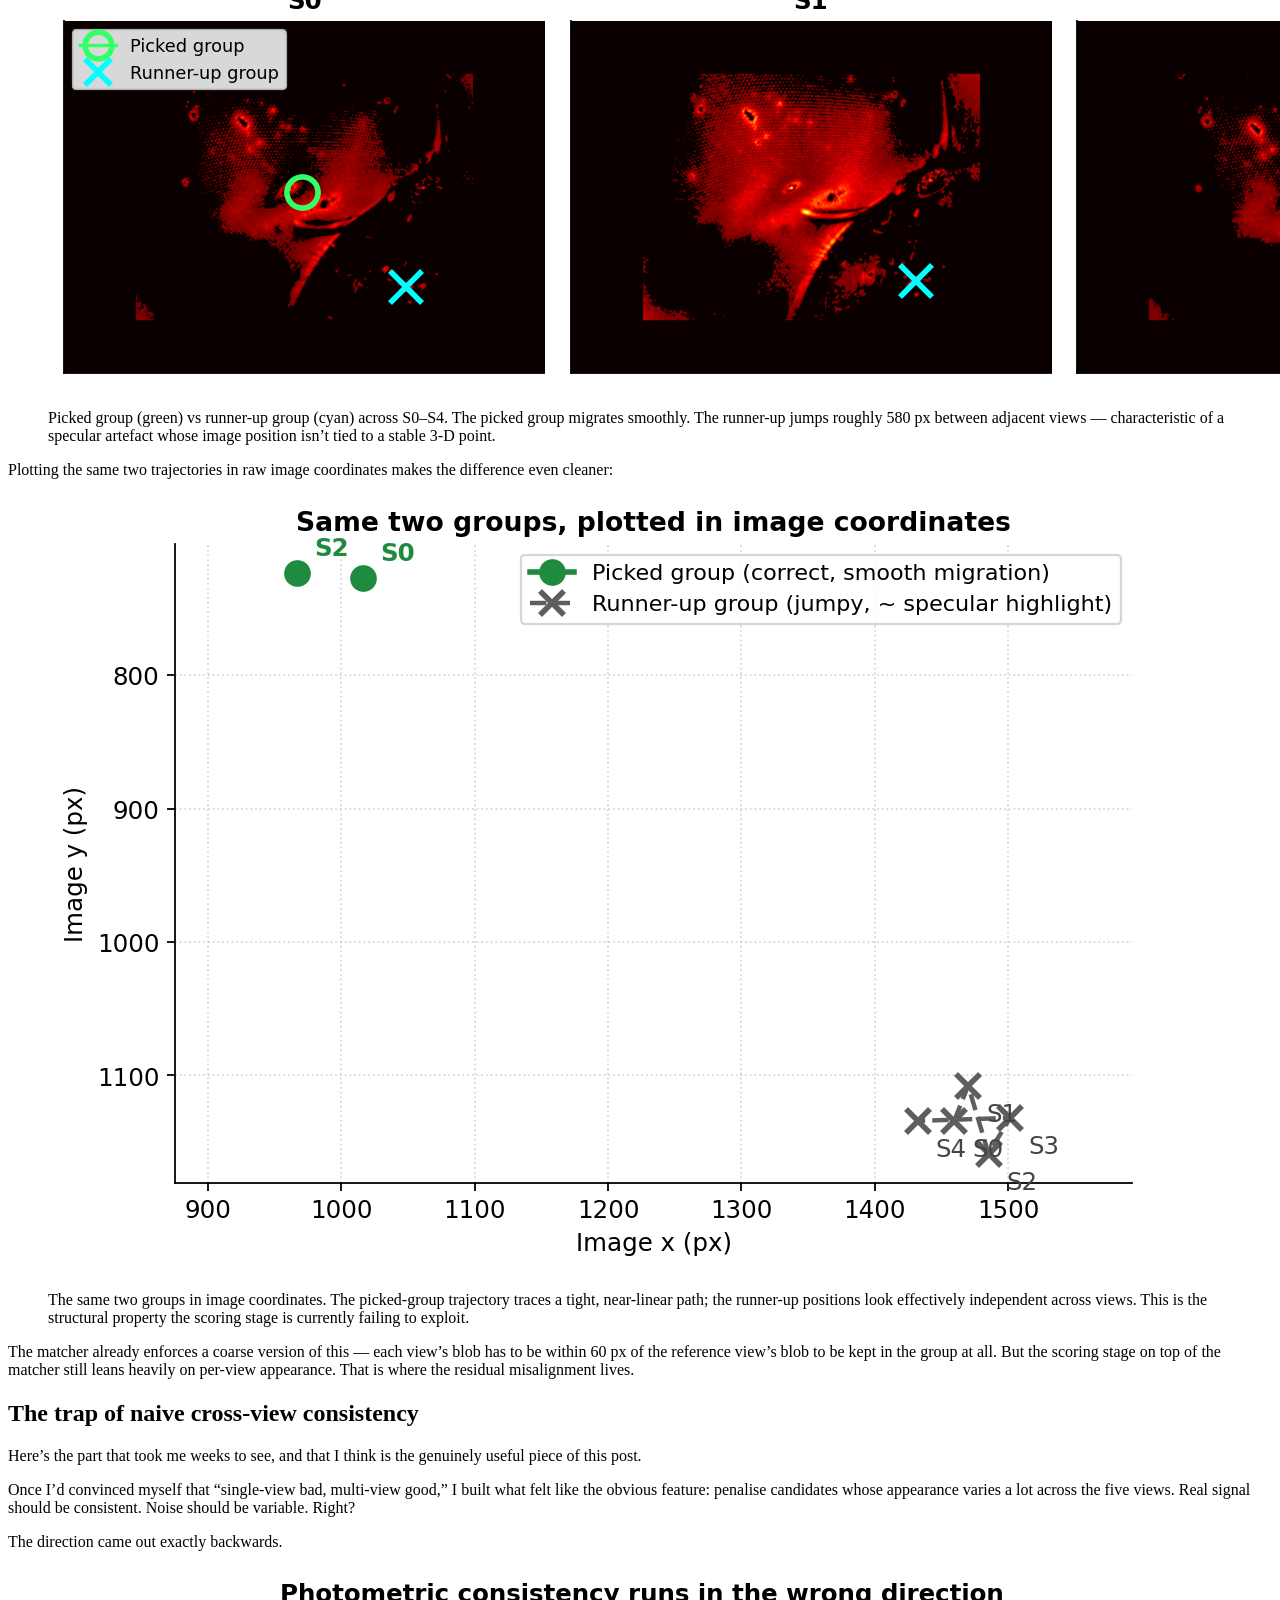
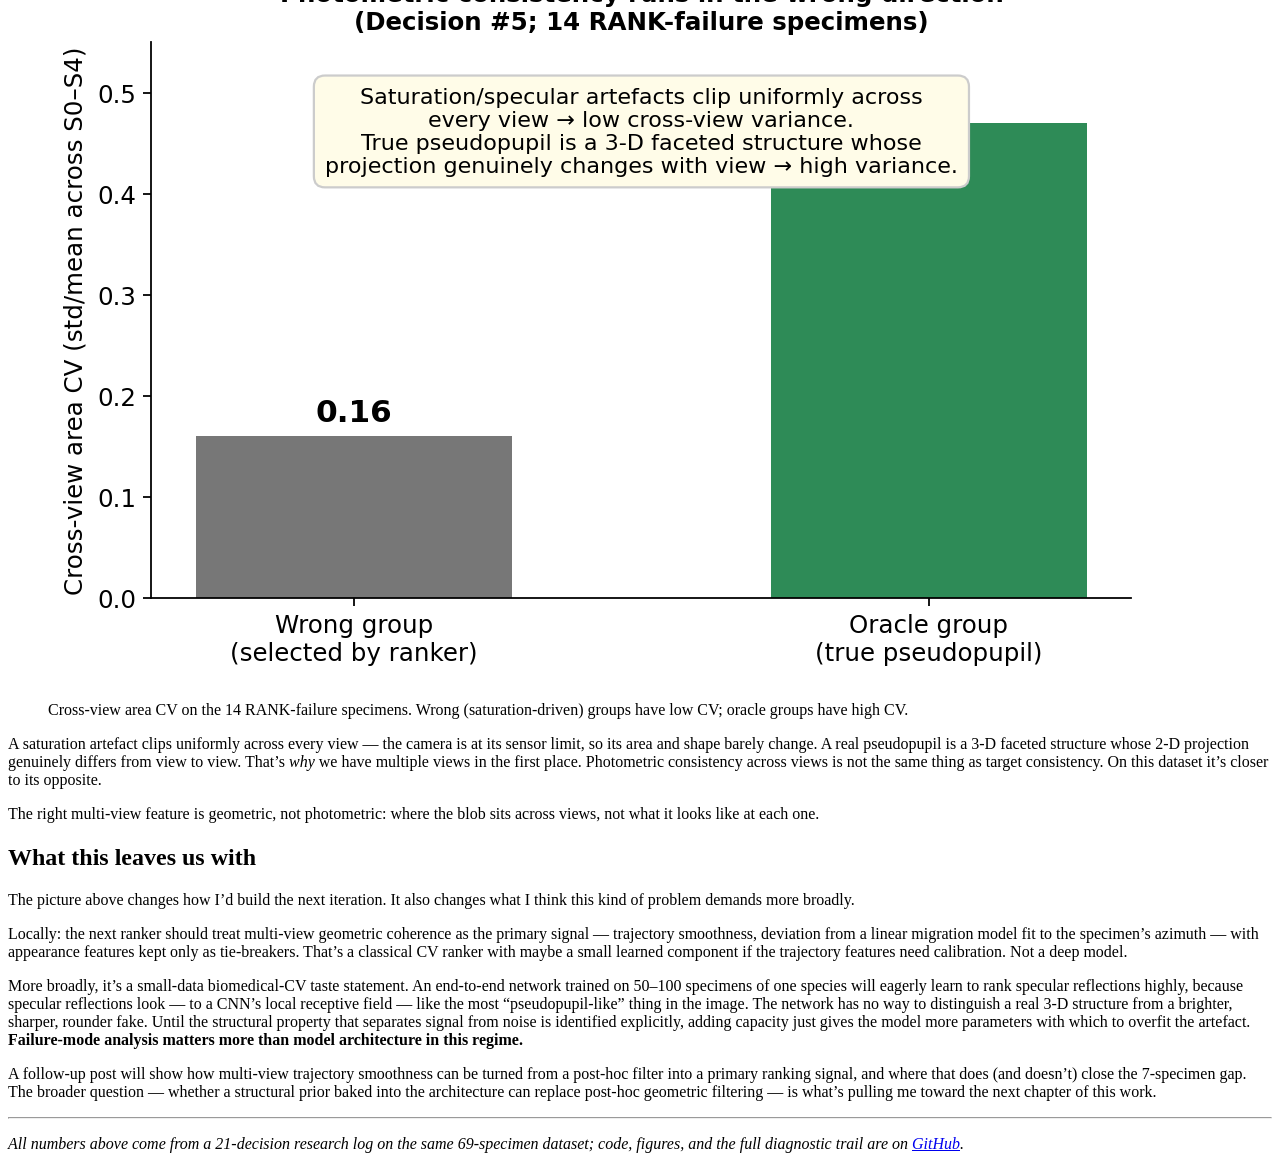
==== commit a7edbe1a: "Built site for gh-pages" ====
--- a/posts/pseudopupil-ranking-diagnostic/index.html
+++ b/posts/pseudopupil-ranking-diagnostic/index.html
@@ -91,9 +91,6 @@
     <a href="../../index.html" class="navbar-brand navbar-brand-logo">
     <img src="../../logo.svg" alt="一隻戴眼鏡、在筆電前學寫程式的柴犬" class="navbar-logo light-content">
     <img src="../../logo.svg" alt="一隻戴眼鏡、在筆電前學寫程式的柴犬" class="navbar-logo dark-content">
-    </a>
-    <a class="navbar-brand" href="../../index.html">
-    <span class="navbar-title">notes.judayori</span>
     </a>
   </div>
             <div id="quarto-search" class="" title="Search"></div>
--- a/styles.css
+++ b/styles.css
@@ -0,0 +1,77 @@
+/* css styles */
+
+/* ── 決策紀錄表（posts/the-decision-nobody-logged）────────────────────────
+   原本這段是一張 SVG。改成真的表格，是因為它的內容全部都是文字：
+   圖裡唯一在傳遞訊息的形狀只有那個虛線空框，而虛線空框用 CSS 一行就有。
+   換成表格之後文字可以被選取、被搜尋、被翻譯，進 RSS 不會壞，
+   螢幕閱讀器讀到的是內容本身而不是我寫的 alt。
+   顏色刻意跟 blog-figures/*.svg 用同一組，圖和表才像同一套東西。 */
+.decision-log {
+  --dl-red: #b23a26;
+  --dl-hair: rgba(38, 33, 25, 0.28);
+  width: 100%;
+  margin: 1.6rem 0 0.6rem;
+  border-collapse: collapse;
+  font-family: ui-monospace, SFMono-Regular, Menlo, Consolas, monospace;
+  font-size: 0.82rem;
+  line-height: 1.45;
+}
+
+.decision-log caption {
+  caption-side: top;
+  padding: 0 0 0.45rem;
+  border-bottom: 2px solid currentColor;
+  color: inherit;
+  opacity: 0.75;
+  font-size: 0.7rem;
+  letter-spacing: 0.18em;
+  text-transform: uppercase;
+}
+
+.decision-log td {
+  padding: 0.5rem 0.6rem 0.5rem 0;
+  border-bottom: 1px solid var(--dl-hair);
+  vertical-align: baseline;
+}
+
+/* 編號欄。保留 09/15/19/21/24/25 的原始編號，讀者才看得出來
+   這六列是從 26 列裡挑的，不是編出來的。 */
+.decision-log td:first-child {
+  width: 3.4em;
+  padding-left: 0.6rem;
+  opacity: 0.6;
+}
+
+.decision-log code {
+  font-size: inherit;
+  padding: 0;
+  background: none;
+  color: inherit;
+}
+
+/* 那一列不存在的決定。虛線框橫跨兩欄，所以中間那道邊要拿掉。 */
+.decision-log tr.absent td {
+  border: 1.5px dashed var(--dl-red);
+  color: var(--dl-red);
+}
+
+.decision-log tr.absent td:first-child { border-right: none; }
+.decision-log tr.absent td:last-child { border-left: none; }
+
+.decision-log-note {
+  margin: 0.6rem 0 1.4rem;
+  color: #b23a26;
+  font-family: ui-monospace, SFMono-Regular, Menlo, Consolas, monospace;
+  font-size: 0.78rem;
+}
+
+.decision-log-total {
+  margin: 0 0 1.6rem;
+  padding-top: 0.5rem;
+  border-top: 2px solid currentColor;
+  opacity: 0.75;
+  font-family: ui-monospace, SFMono-Regular, Menlo, Consolas, monospace;
+  font-size: 0.7rem;
+  letter-spacing: 0.18em;
+  text-transform: uppercase;
+}
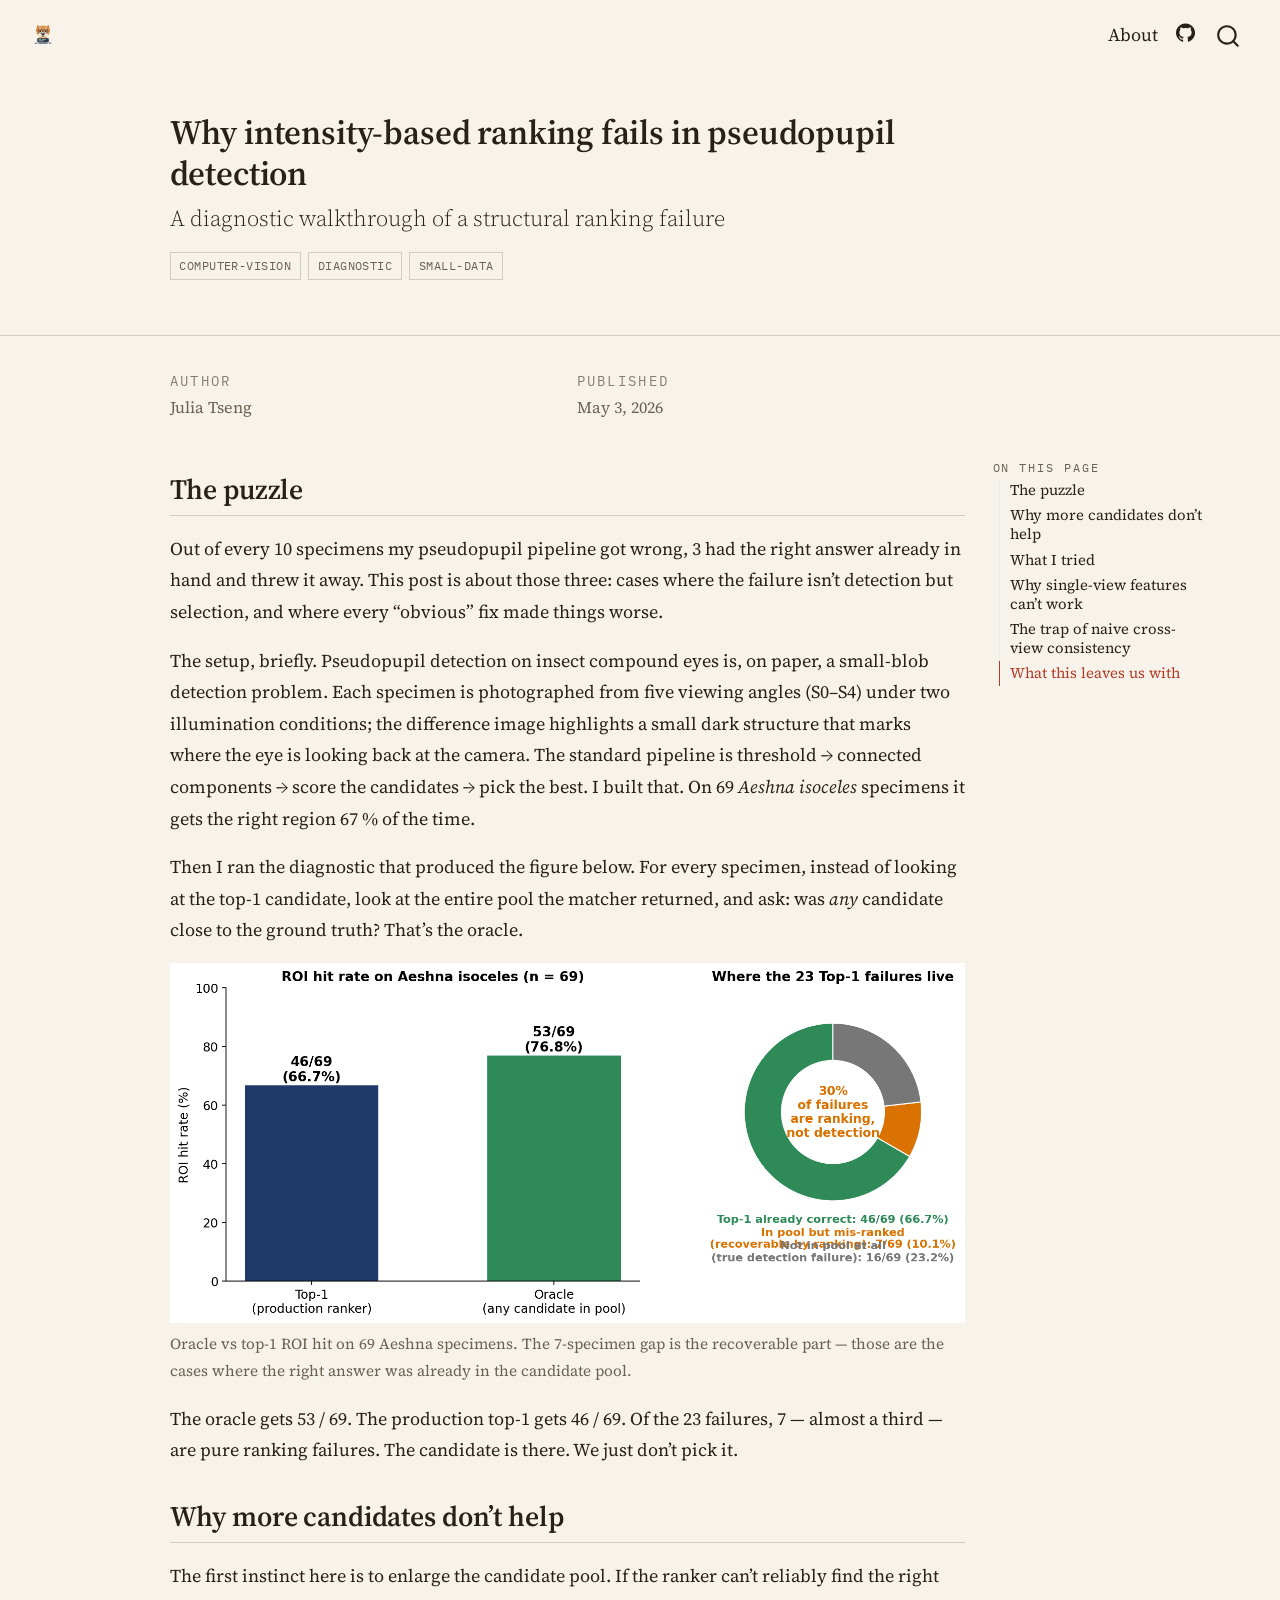
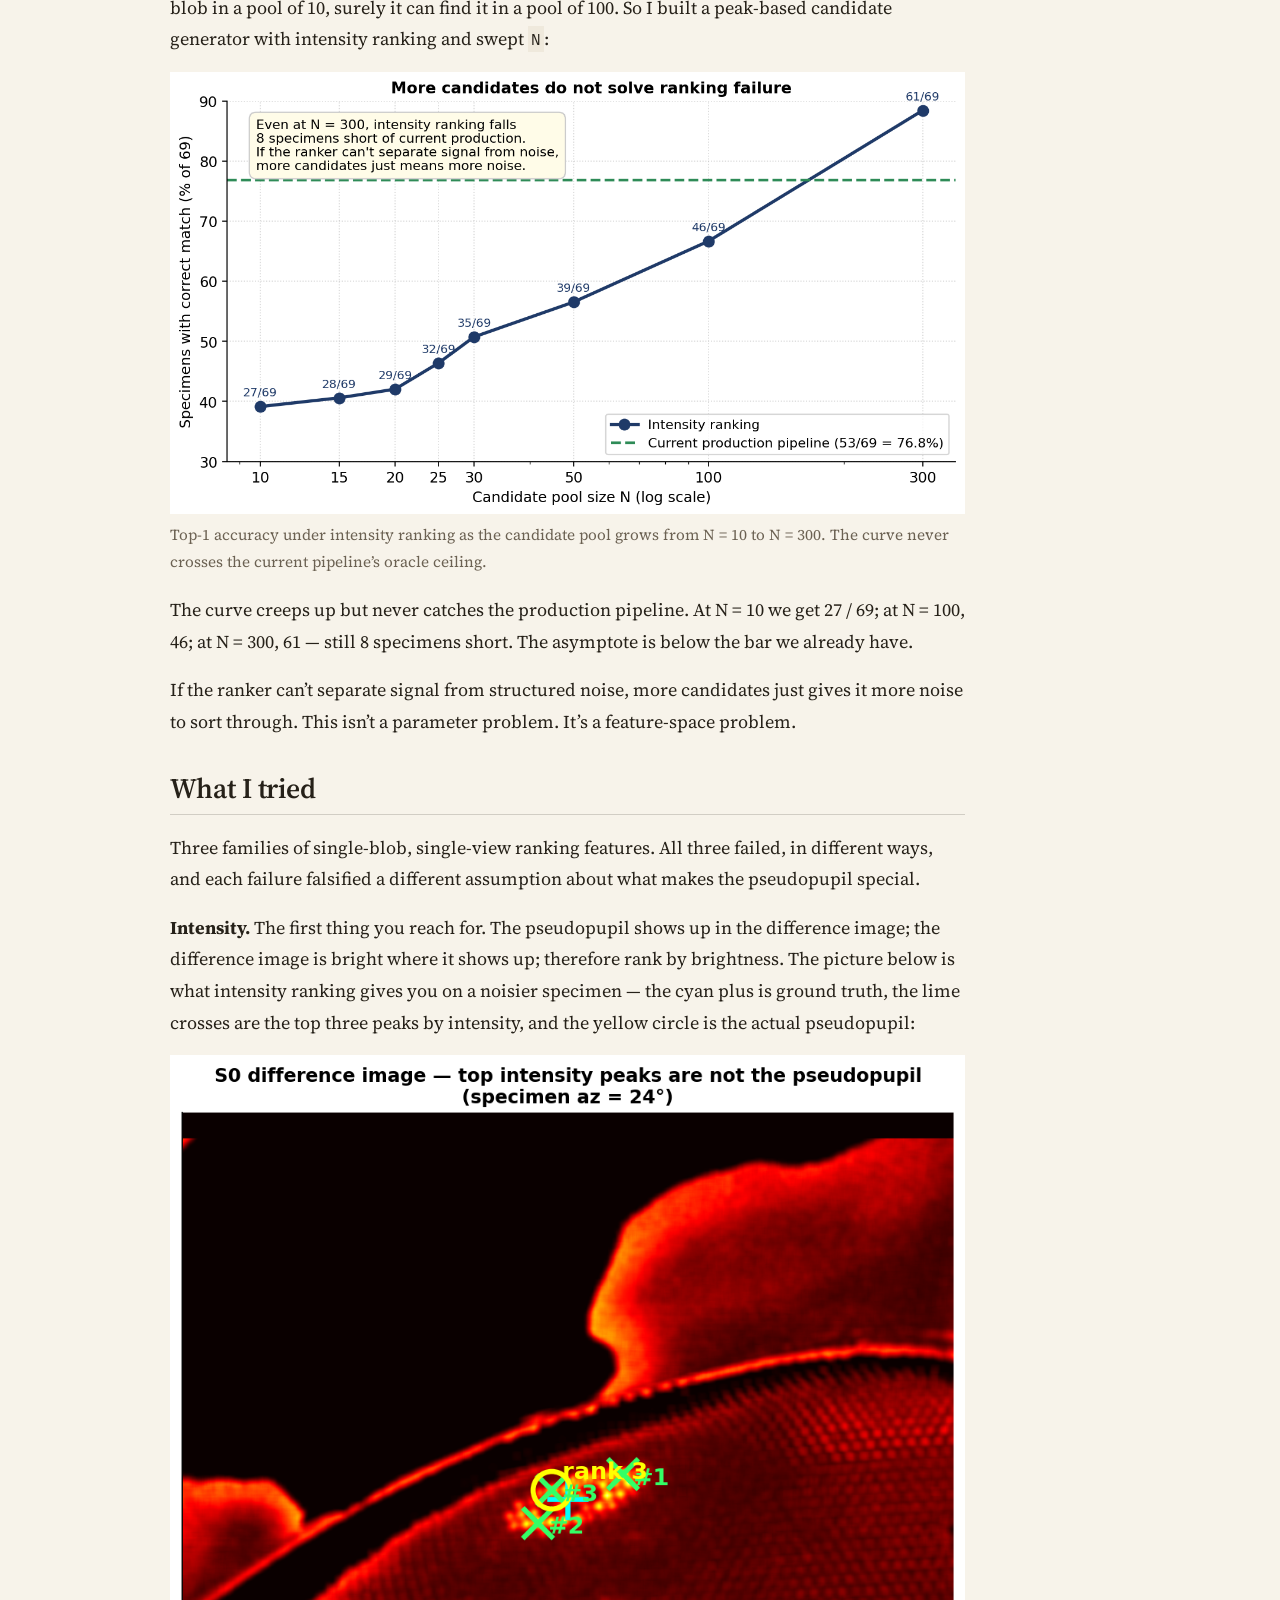
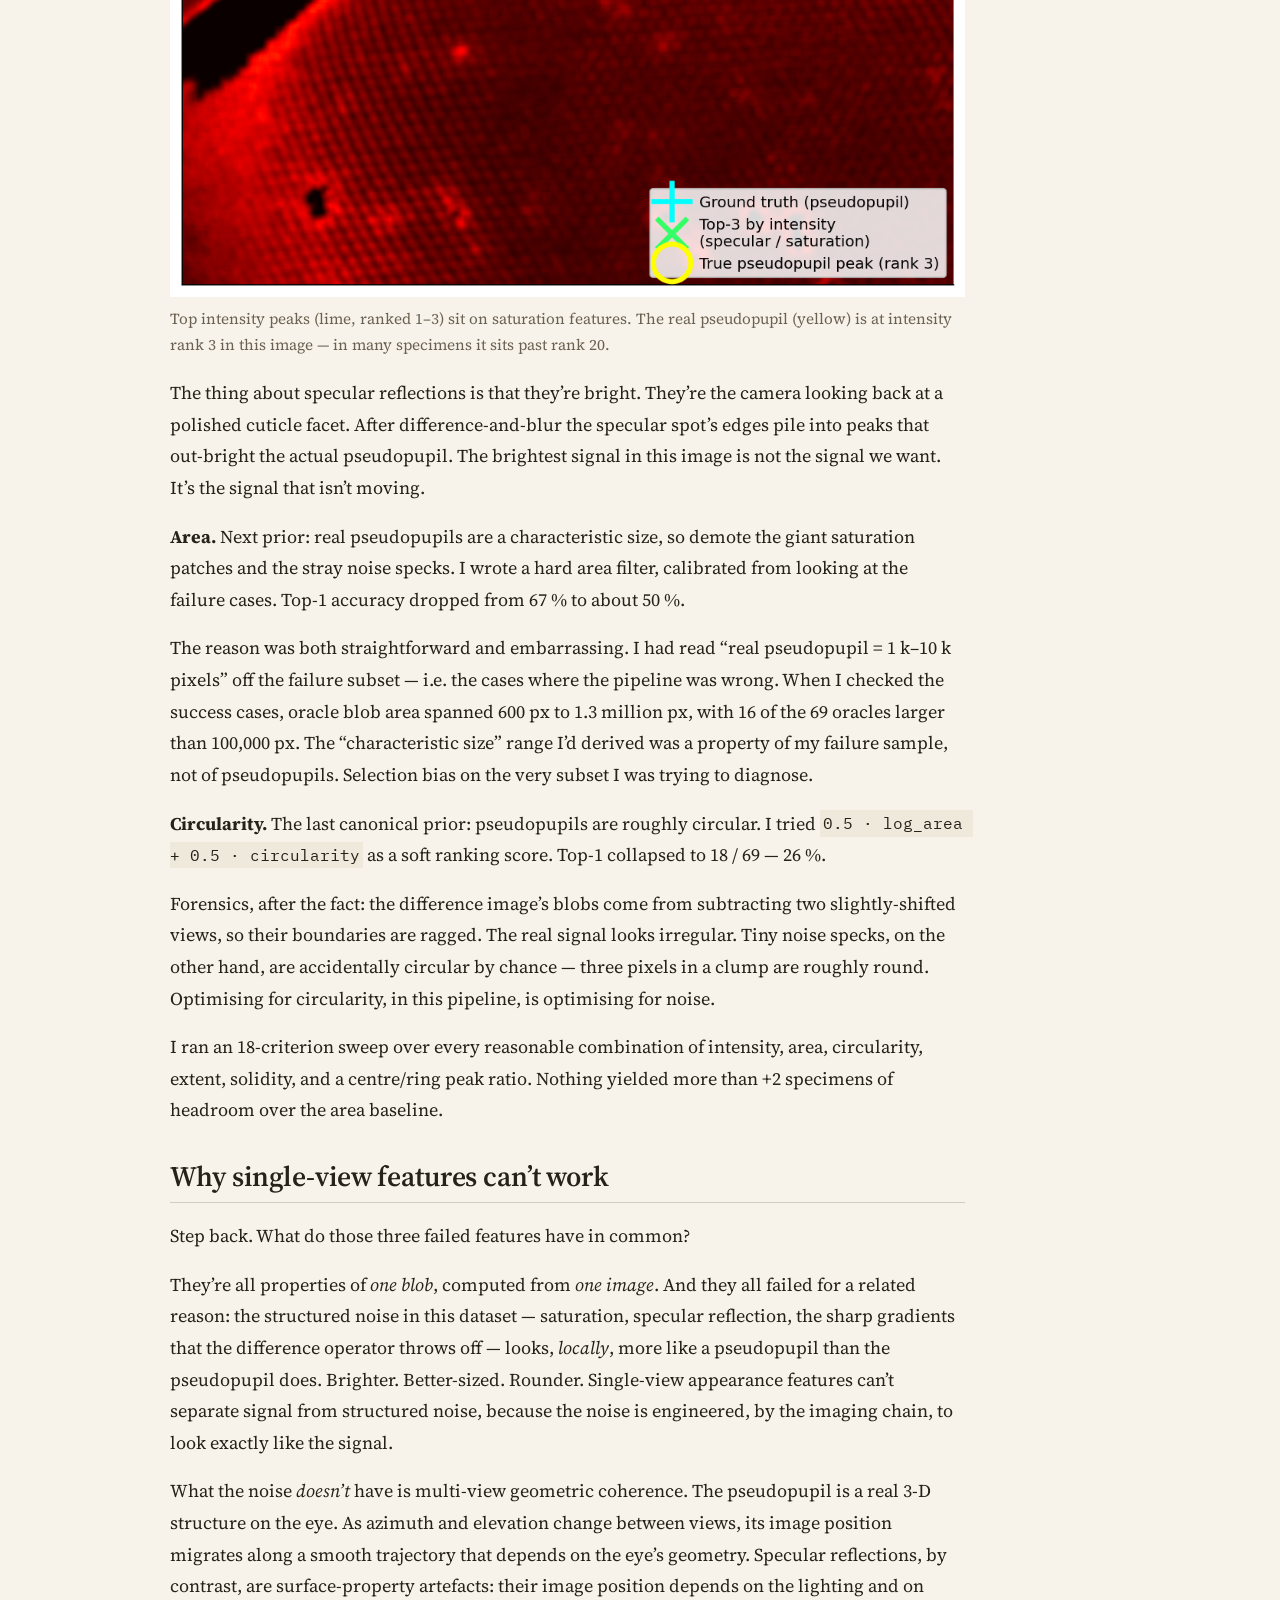
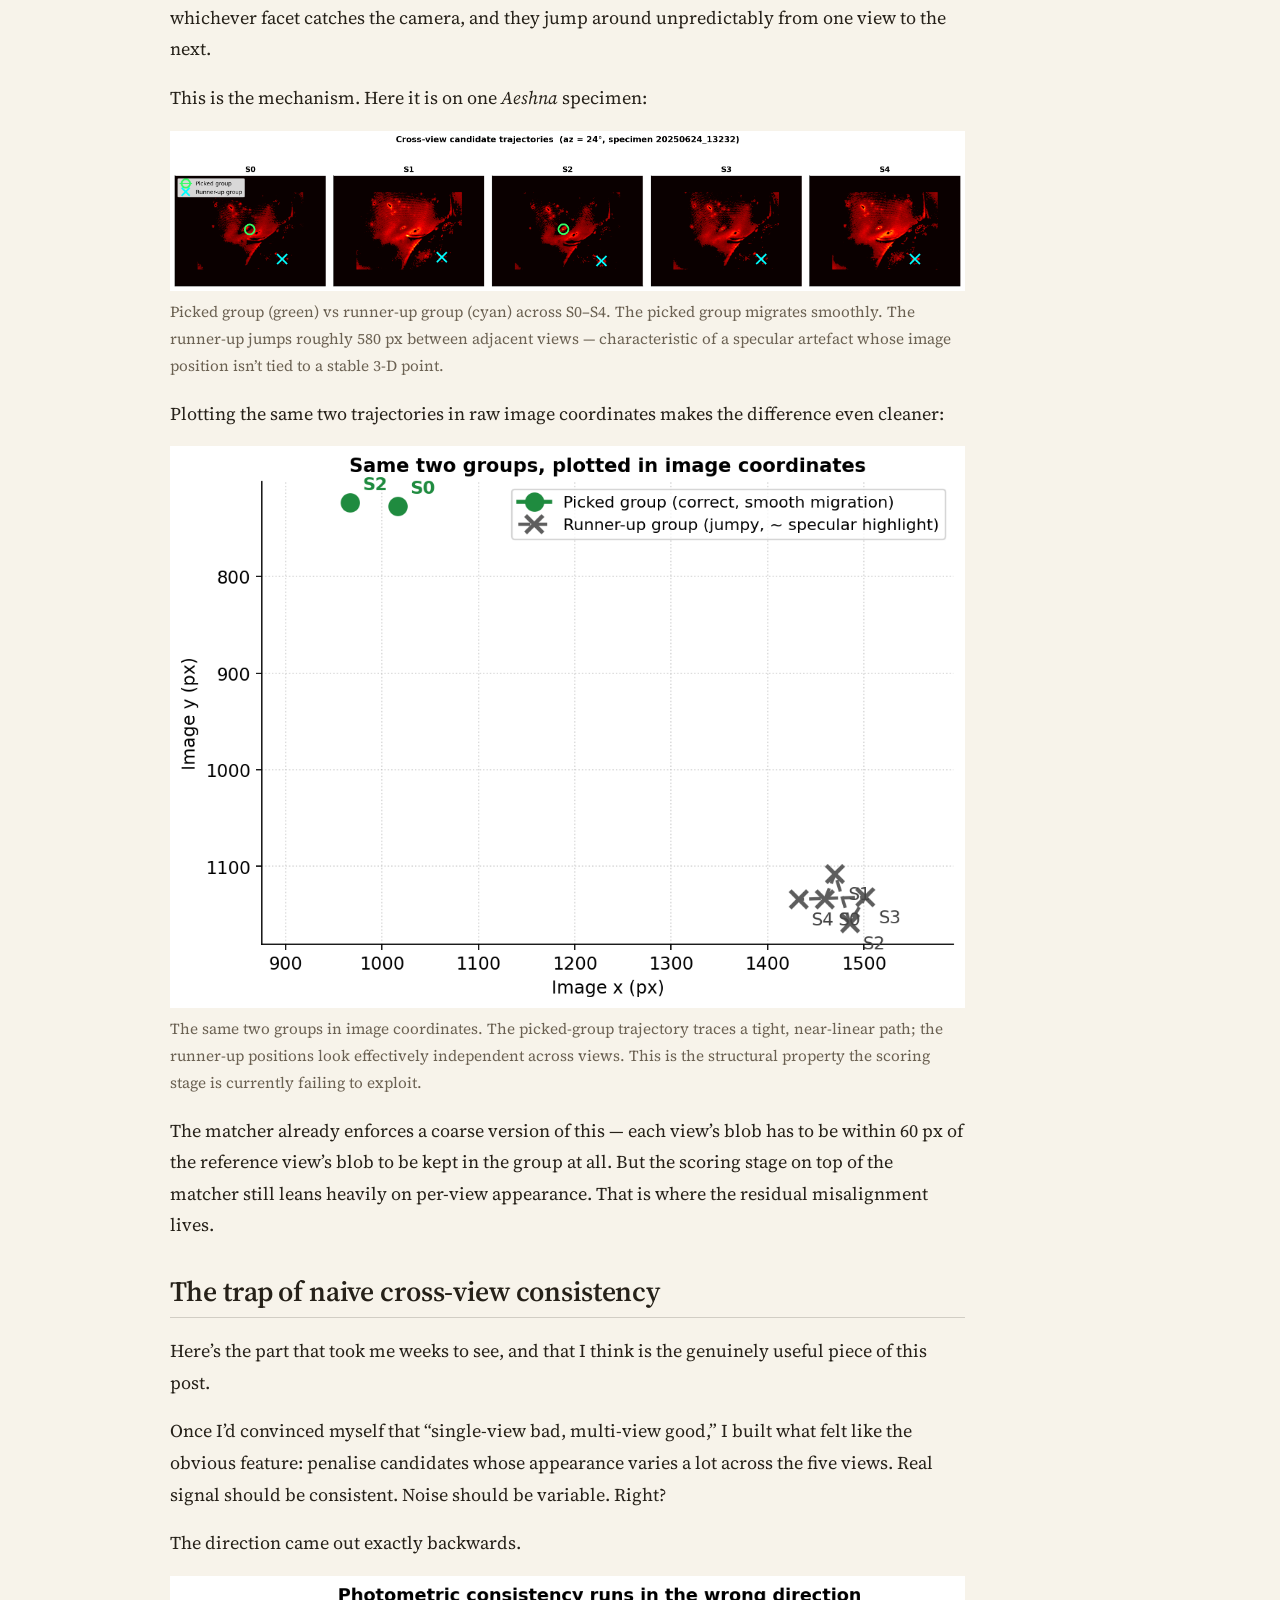
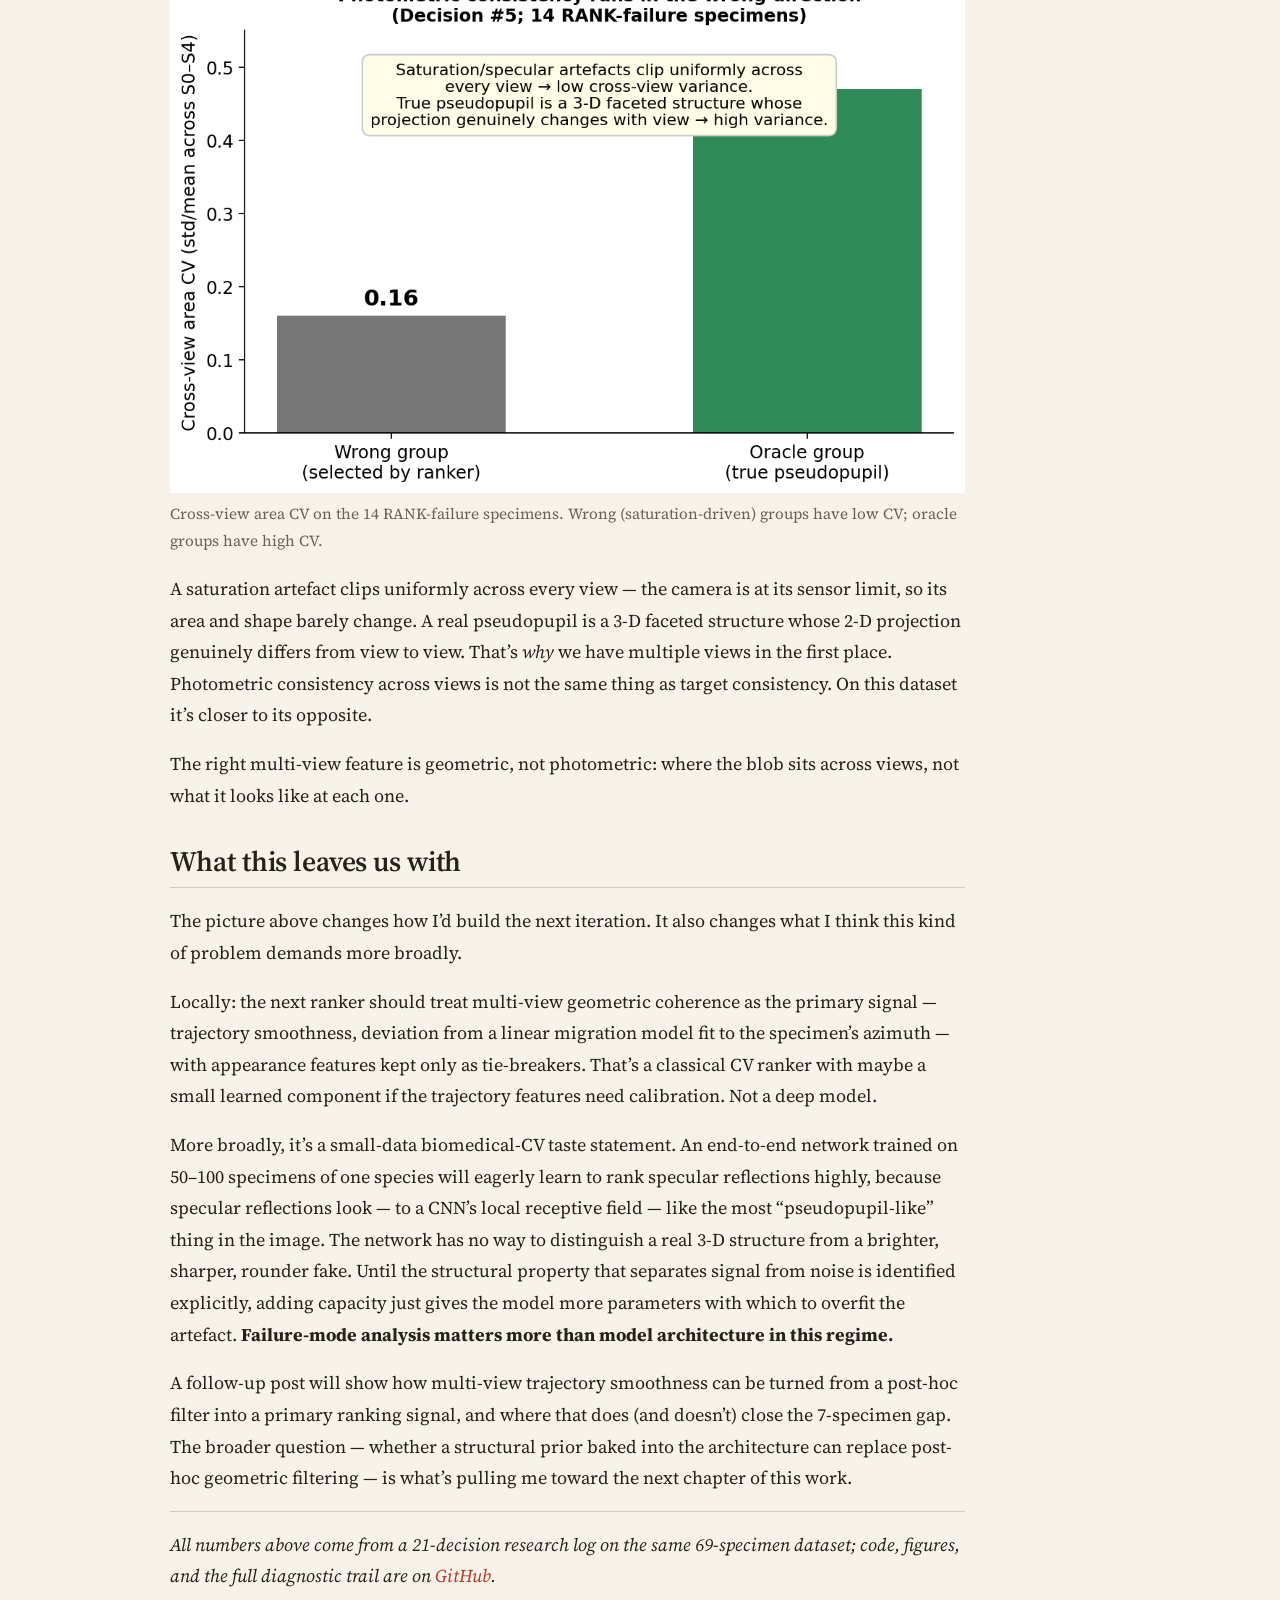
==== commit e045cd51: "Built site for gh-pages" ====
--- a/posts/pseudopupil-ranking-diagnostic/index.html
+++ b/posts/pseudopupil-ranking-diagnostic/index.html
@@ -2,7 +2,7 @@
 <html xmlns="http://www.w3.org/1999/xhtml" lang="en" xml:lang="en"><head>
 
 <meta charset="utf-8">
-<meta name="generator" content="quarto-1.10.18">
+<meta name="generator" content="quarto-1.10.19">
 
 <meta name="viewport" content="width=device-width, initial-scale=1.0, user-scalable=yes">
 
@@ -45,10 +45,14 @@
 <script src="../../site_libs/quarto-html/tippy.umd.min.js"></script>
 <script src="../../site_libs/quarto-html/anchor.min.js"></script>
 <link href="../../site_libs/quarto-html/tippy.css" rel="stylesheet">
-<link href="../../site_libs/quarto-html/quarto-syntax-highlighting-64a204ab8560d761af7679ceaba22944.css" rel="stylesheet" id="quarto-text-highlighting-styles">
+<link href="../../site_libs/quarto-html/quarto-syntax-highlighting-d01a0285907841b456cc330c33c4178b.css" rel="stylesheet" class="quarto-color-scheme" id="quarto-text-highlighting-styles">
+<link href="../../site_libs/quarto-html/quarto-syntax-highlighting-dark-0fdbf094c65d9082aef9456916f93799.css" rel="stylesheet" class="quarto-color-scheme quarto-color-alternate" id="quarto-text-highlighting-styles">
+<link href="../../site_libs/quarto-html/quarto-syntax-highlighting-d01a0285907841b456cc330c33c4178b.css" rel="stylesheet" class="quarto-color-scheme-extra" id="quarto-text-highlighting-styles">
 <script src="../../site_libs/bootstrap/bootstrap.min.js"></script>
 <link href="../../site_libs/bootstrap/bootstrap-icons.css" rel="stylesheet">
-<link href="../../site_libs/bootstrap/bootstrap-6ac2aec46ad7f46b16024ee4409aa65c.min.css" rel="stylesheet" append-hash="true" id="quarto-bootstrap" data-mode="light">
+<link href="../../site_libs/bootstrap/bootstrap-621b2b3867d698b3772f600a87738dcc.min.css" rel="stylesheet" append-hash="true" class="quarto-color-scheme" id="quarto-bootstrap" data-mode="light">
+<link href="../../site_libs/bootstrap/bootstrap-dark-71fcf76a8664fe34564ce98ffd46302a.min.css" rel="stylesheet" append-hash="true" class="quarto-color-scheme quarto-color-alternate" id="quarto-bootstrap" data-mode="light">
+<link href="../../site_libs/bootstrap/bootstrap-621b2b3867d698b3772f600a87738dcc.min.css" rel="stylesheet" append-hash="true" class="quarto-color-scheme-extra" id="quarto-bootstrap" data-mode="light">
 <script id="quarto-search-options" type="application/json">{
   "location": "navbar",
   "copy-button": false,
--- a/site_libs/quarto-html/quarto-syntax-highlighting-d01a0285907841b456cc330c33c4178b.css
+++ b/site_libs/quarto-html/quarto-syntax-highlighting-d01a0285907841b456cc330c33c4178b.css
@@ -0,0 +1,236 @@
+/* quarto syntax highlight colors */
+:root {
+  --quarto-hl-ot-color: #003B4F;
+  --quarto-hl-at-color: #657422;
+  --quarto-hl-ss-color: #20794D;
+  --quarto-hl-an-color: #5E5E5E;
+  --quarto-hl-fu-color: #4758AB;
+  --quarto-hl-st-color: #20794D;
+  --quarto-hl-cf-color: #003B4F;
+  --quarto-hl-op-color: #5E5E5E;
+  --quarto-hl-er-color: #AD0000;
+  --quarto-hl-bn-color: #AD0000;
+  --quarto-hl-al-color: #AD0000;
+  --quarto-hl-va-color: #111111;
+  --quarto-hl-bu-color: inherit;
+  --quarto-hl-ex-color: inherit;
+  --quarto-hl-pp-color: #AD0000;
+  --quarto-hl-in-color: #5E5E5E;
+  --quarto-hl-vs-color: #20794D;
+  --quarto-hl-wa-color: #5E5E5E;
+  --quarto-hl-do-color: #5E5E5E;
+  --quarto-hl-im-color: #00769E;
+  --quarto-hl-ch-color: #20794D;
+  --quarto-hl-dt-color: #AD0000;
+  --quarto-hl-fl-color: #AD0000;
+  --quarto-hl-co-color: #5E5E5E;
+  --quarto-hl-cv-color: #5E5E5E;
+  --quarto-hl-cn-color: #8f5902;
+  --quarto-hl-sc-color: #5E5E5E;
+  --quarto-hl-dv-color: #AD0000;
+  --quarto-hl-kw-color: #003B4F;
+}
+
+/* other quarto variables */
+:root {
+  --quarto-font-monospace: IBM Plex Mono;
+}
+
+/* syntax highlight based on Pandoc's rules */
+pre > code.sourceCode > span {
+  color: #003B4F;
+}
+
+code.sourceCode > span {
+  color: #003B4F;
+}
+
+div.sourceCode,
+div.sourceCode pre.sourceCode {
+  color: #003B4F;
+}
+
+/* Normal */
+code span {
+  color: #003B4F;
+}
+
+/* Alert */
+code span.al {
+  color: #AD0000;
+  font-style: inherit;
+}
+
+/* Annotation */
+code span.an {
+  color: #5E5E5E;
+  font-style: inherit;
+}
+
+/* Attribute */
+code span.at {
+  color: #657422;
+  font-style: inherit;
+}
+
+/* BaseN */
+code span.bn {
+  color: #AD0000;
+  font-style: inherit;
+}
+
+/* BuiltIn */
+code span.bu {
+  font-style: inherit;
+}
+
+/* ControlFlow */
+code span.cf {
+  color: #003B4F;
+  font-weight: bold;
+  font-style: inherit;
+}
+
+/* Char */
+code span.ch {
+  color: #20794D;
+  font-style: inherit;
+}
+
+/* Constant */
+code span.cn {
+  color: #8f5902;
+  font-style: inherit;
+}
+
+/* Comment */
+code span.co {
+  color: #5E5E5E;
+  font-style: inherit;
+}
+
+/* CommentVar */
+code span.cv {
+  color: #5E5E5E;
+  font-style: italic;
+}
+
+/* Documentation */
+code span.do {
+  color: #5E5E5E;
+  font-style: italic;
+}
+
+/* DataType */
+code span.dt {
+  color: #AD0000;
+  font-style: inherit;
+}
+
+/* DecVal */
+code span.dv {
+  color: #AD0000;
+  font-style: inherit;
+}
+
+/* Error */
+code span.er {
+  color: #AD0000;
+  font-style: inherit;
+}
+
+/* Extension */
+code span.ex {
+  font-style: inherit;
+}
+
+/* Float */
+code span.fl {
+  color: #AD0000;
+  font-style: inherit;
+}
+
+/* Function */
+code span.fu {
+  color: #4758AB;
+  font-style: inherit;
+}
+
+/* Import */
+code span.im {
+  color: #00769E;
+  font-style: inherit;
+}
+
+/* Information */
+code span.in {
+  color: #5E5E5E;
+  font-style: inherit;
+}
+
+/* Keyword */
+code span.kw {
+  color: #003B4F;
+  font-weight: bold;
+  font-style: inherit;
+}
+
+/* Operator */
+code span.op {
+  color: #5E5E5E;
+  font-style: inherit;
+}
+
+/* Other */
+code span.ot {
+  color: #003B4F;
+  font-style: inherit;
+}
+
+/* Preprocessor */
+code span.pp {
+  color: #AD0000;
+  font-style: inherit;
+}
+
+/* SpecialChar */
+code span.sc {
+  color: #5E5E5E;
+  font-style: inherit;
+}
+
+/* SpecialString */
+code span.ss {
+  color: #20794D;
+  font-style: inherit;
+}
+
+/* String */
+code span.st {
+  color: #20794D;
+  font-style: inherit;
+}
+
+/* Variable */
+code span.va {
+  color: #111111;
+  font-style: inherit;
+}
+
+/* VerbatimString */
+code span.vs {
+  color: #20794D;
+  font-style: inherit;
+}
+
+/* Warning */
+code span.wa {
+  color: #5E5E5E;
+  font-style: italic;
+}
+
+.prevent-inlining {
+  content: "</";
+}
+
+/*# sourceMappingURL=0dfc8f466f03e4d3981425f92c45c7af.css.map */
--- a/site_libs/quarto-html/quarto-syntax-highlighting-dark-0fdbf094c65d9082aef9456916f93799.css
+++ b/site_libs/quarto-html/quarto-syntax-highlighting-dark-0fdbf094c65d9082aef9456916f93799.css
@@ -0,0 +1,219 @@
+/* quarto syntax highlight colors */
+:root {
+  --quarto-hl-al-color: #f07178;
+  --quarto-hl-an-color: #d4d0ab;
+  --quarto-hl-at-color: #00e0e0;
+  --quarto-hl-bn-color: #d4d0ab;
+  --quarto-hl-bu-color: #abe338;
+  --quarto-hl-ch-color: #abe338;
+  --quarto-hl-co-color: #f8f8f2;
+  --quarto-hl-cv-color: #ffd700;
+  --quarto-hl-cn-color: #ffd700;
+  --quarto-hl-cf-color: #ffa07a;
+  --quarto-hl-dt-color: #ffa07a;
+  --quarto-hl-dv-color: #d4d0ab;
+  --quarto-hl-do-color: #f8f8f2;
+  --quarto-hl-er-color: #f07178;
+  --quarto-hl-ex-color: #00e0e0;
+  --quarto-hl-fl-color: #d4d0ab;
+  --quarto-hl-fu-color: #ffa07a;
+  --quarto-hl-im-color: #abe338;
+  --quarto-hl-in-color: #d4d0ab;
+  --quarto-hl-kw-color: #ffa07a;
+  --quarto-hl-op-color: #ffa07a;
+  --quarto-hl-ot-color: #00e0e0;
+  --quarto-hl-pp-color: #dcc6e0;
+  --quarto-hl-re-color: #00e0e0;
+  --quarto-hl-sc-color: #abe338;
+  --quarto-hl-ss-color: #abe338;
+  --quarto-hl-st-color: #abe338;
+  --quarto-hl-va-color: #00e0e0;
+  --quarto-hl-vs-color: #abe338;
+  --quarto-hl-wa-color: #dcc6e0;
+}
+
+/* other quarto variables */
+:root {
+  --quarto-font-monospace: IBM Plex Mono;
+}
+
+/* syntax highlight based on Pandoc's rules */
+pre > code.sourceCode > span {
+  color: #f8f8f2;
+}
+
+code.sourceCode > span {
+  color: #f8f8f2;
+}
+
+div.sourceCode,
+div.sourceCode pre.sourceCode {
+  color: #f8f8f2;
+}
+
+/* Normal */
+code span {
+  color: #f8f8f2;
+}
+
+/* Alert */
+code span.al {
+  color: #f07178;
+}
+
+/* Annotation */
+code span.an {
+  color: #d4d0ab;
+}
+
+/* Attribute */
+code span.at {
+  color: #00e0e0;
+}
+
+/* BaseN */
+code span.bn {
+  color: #d4d0ab;
+}
+
+/* BuiltIn */
+code span.bu {
+  color: #abe338;
+}
+
+/* ControlFlow */
+code span.cf {
+  font-weight: bold;
+  color: #ffa07a;
+}
+
+/* Char */
+code span.ch {
+  color: #abe338;
+}
+
+/* Constant */
+code span.cn {
+  color: #ffd700;
+}
+
+/* Comment */
+code span.co {
+  font-style: italic;
+  color: #f8f8f2;
+}
+
+/* CommentVar */
+code span.cv {
+  color: #ffd700;
+}
+
+/* Documentation */
+code span.do {
+  color: #f8f8f2;
+}
+
+/* DataType */
+code span.dt {
+  color: #ffa07a;
+}
+
+/* DecVal */
+code span.dv {
+  color: #d4d0ab;
+}
+
+/* Error */
+code span.er {
+  color: #f07178;
+  text-decoration: underline;
+}
+
+/* Extension */
+code span.ex {
+  font-weight: bold;
+  color: #00e0e0;
+}
+
+/* Float */
+code span.fl {
+  color: #d4d0ab;
+}
+
+/* Function */
+code span.fu {
+  color: #ffa07a;
+}
+
+/* Import */
+code span.im {
+  color: #abe338;
+}
+
+/* Information */
+code span.in {
+  color: #d4d0ab;
+}
+
+/* Keyword */
+code span.kw {
+  font-weight: bold;
+  color: #ffa07a;
+}
+
+/* Operator */
+code span.op {
+  color: #ffa07a;
+}
+
+/* Other */
+code span.ot {
+  color: #00e0e0;
+}
+
+/* Preprocessor */
+code span.pp {
+  color: #dcc6e0;
+}
+
+/* RegionMarker */
+code span.re {
+  background-color: #f8f8f2;
+  color: #00e0e0;
+}
+
+/* SpecialChar */
+code span.sc {
+  color: #abe338;
+}
+
+/* SpecialString */
+code span.ss {
+  color: #abe338;
+}
+
+/* String */
+code span.st {
+  color: #abe338;
+}
+
+/* Variable */
+code span.va {
+  color: #00e0e0;
+}
+
+/* VerbatimString */
+code span.vs {
+  color: #abe338;
+}
+
+/* Warning */
+code span.wa {
+  color: #dcc6e0;
+}
+
+.prevent-inlining {
+  content: "</";
+}
+
+/*# sourceMappingURL=f9553df4348e3f1ca78eeb0be57b9c41.css.map */
--- a/site_libs/quarto-html/quarto-syntax-highlighting-d01a0285907841b456cc330c33c4178b.css
+++ b/site_libs/quarto-html/quarto-syntax-highlighting-d01a0285907841b456cc330c33c4178b.css
@@ -0,0 +1,236 @@
+/* quarto syntax highlight colors */
+:root {
+  --quarto-hl-ot-color: #003B4F;
+  --quarto-hl-at-color: #657422;
+  --quarto-hl-ss-color: #20794D;
+  --quarto-hl-an-color: #5E5E5E;
+  --quarto-hl-fu-color: #4758AB;
+  --quarto-hl-st-color: #20794D;
+  --quarto-hl-cf-color: #003B4F;
+  --quarto-hl-op-color: #5E5E5E;
+  --quarto-hl-er-color: #AD0000;
+  --quarto-hl-bn-color: #AD0000;
+  --quarto-hl-al-color: #AD0000;
+  --quarto-hl-va-color: #111111;
+  --quarto-hl-bu-color: inherit;
+  --quarto-hl-ex-color: inherit;
+  --quarto-hl-pp-color: #AD0000;
+  --quarto-hl-in-color: #5E5E5E;
+  --quarto-hl-vs-color: #20794D;
+  --quarto-hl-wa-color: #5E5E5E;
+  --quarto-hl-do-color: #5E5E5E;
+  --quarto-hl-im-color: #00769E;
+  --quarto-hl-ch-color: #20794D;
+  --quarto-hl-dt-color: #AD0000;
+  --quarto-hl-fl-color: #AD0000;
+  --quarto-hl-co-color: #5E5E5E;
+  --quarto-hl-cv-color: #5E5E5E;
+  --quarto-hl-cn-color: #8f5902;
+  --quarto-hl-sc-color: #5E5E5E;
+  --quarto-hl-dv-color: #AD0000;
+  --quarto-hl-kw-color: #003B4F;
+}
+
+/* other quarto variables */
+:root {
+  --quarto-font-monospace: IBM Plex Mono;
+}
+
+/* syntax highlight based on Pandoc's rules */
+pre > code.sourceCode > span {
+  color: #003B4F;
+}
+
+code.sourceCode > span {
+  color: #003B4F;
+}
+
+div.sourceCode,
+div.sourceCode pre.sourceCode {
+  color: #003B4F;
+}
+
+/* Normal */
+code span {
+  color: #003B4F;
+}
+
+/* Alert */
+code span.al {
+  color: #AD0000;
+  font-style: inherit;
+}
+
+/* Annotation */
+code span.an {
+  color: #5E5E5E;
+  font-style: inherit;
+}
+
+/* Attribute */
+code span.at {
+  color: #657422;
+  font-style: inherit;
+}
+
+/* BaseN */
+code span.bn {
+  color: #AD0000;
+  font-style: inherit;
+}
+
+/* BuiltIn */
+code span.bu {
+  font-style: inherit;
+}
+
+/* ControlFlow */
+code span.cf {
+  color: #003B4F;
+  font-weight: bold;
+  font-style: inherit;
+}
+
+/* Char */
+code span.ch {
+  color: #20794D;
+  font-style: inherit;
+}
+
+/* Constant */
+code span.cn {
+  color: #8f5902;
+  font-style: inherit;
+}
+
+/* Comment */
+code span.co {
+  color: #5E5E5E;
+  font-style: inherit;
+}
+
+/* CommentVar */
+code span.cv {
+  color: #5E5E5E;
+  font-style: italic;
+}
+
+/* Documentation */
+code span.do {
+  color: #5E5E5E;
+  font-style: italic;
+}
+
+/* DataType */
+code span.dt {
+  color: #AD0000;
+  font-style: inherit;
+}
+
+/* DecVal */
+code span.dv {
+  color: #AD0000;
+  font-style: inherit;
+}
+
+/* Error */
+code span.er {
+  color: #AD0000;
+  font-style: inherit;
+}
+
+/* Extension */
+code span.ex {
+  font-style: inherit;
+}
+
+/* Float */
+code span.fl {
+  color: #AD0000;
+  font-style: inherit;
+}
+
+/* Function */
+code span.fu {
+  color: #4758AB;
+  font-style: inherit;
+}
+
+/* Import */
+code span.im {
+  color: #00769E;
+  font-style: inherit;
+}
+
+/* Information */
+code span.in {
+  color: #5E5E5E;
+  font-style: inherit;
+}
+
+/* Keyword */
+code span.kw {
+  color: #003B4F;
+  font-weight: bold;
+  font-style: inherit;
+}
+
+/* Operator */
+code span.op {
+  color: #5E5E5E;
+  font-style: inherit;
+}
+
+/* Other */
+code span.ot {
+  color: #003B4F;
+  font-style: inherit;
+}
+
+/* Preprocessor */
+code span.pp {
+  color: #AD0000;
+  font-style: inherit;
+}
+
+/* SpecialChar */
+code span.sc {
+  color: #5E5E5E;
+  font-style: inherit;
+}
+
+/* SpecialString */
+code span.ss {
+  color: #20794D;
+  font-style: inherit;
+}
+
+/* String */
+code span.st {
+  color: #20794D;
+  font-style: inherit;
+}
+
+/* Variable */
+code span.va {
+  color: #111111;
+  font-style: inherit;
+}
+
+/* VerbatimString */
+code span.vs {
+  color: #20794D;
+  font-style: inherit;
+}
+
+/* Warning */
+code span.wa {
+  color: #5E5E5E;
+  font-style: italic;
+}
+
+.prevent-inlining {
+  content: "</";
+}
+
+/*# sourceMappingURL=0dfc8f466f03e4d3981425f92c45c7af.css.map */
--- a/styles.css
+++ b/styles.css
@@ -5,9 +5,10 @@
    圖裡唯一在傳遞訊息的形狀只有那個虛線空框，而虛線空框用 CSS 一行就有。
    換成表格之後文字可以被選取、被搜尋、被翻譯，進 RSS 不會壞，
    螢幕閱讀器讀到的是內容本身而不是我寫的 alt。
-   顏色刻意跟 blog-figures/*.svg 用同一組，圖和表才像同一套東西。 */
+   顏色刻意跟 blog-figures/*.svg 用同一組，圖和表才像同一套東西；
+   紅色取自 _brand.yml，全站只定義一次。 */
 .decision-log {
-  --dl-red: #b23a26;
+  --dl-red: var(--brand-red);
   --dl-hair: rgba(38, 33, 25, 0.28);
   width: 100%;
   margin: 1.6rem 0 0.6rem;
@@ -42,7 +43,9 @@
   opacity: 0.6;
 }
 
-.decision-log code {
+/* 選擇器要比 Quarto 的 `td code:not(.sourceCode)` 更具體，
+   否則 _brand.yml 的行內程式碼底色會蓋進表格裡。 */
+.decision-log td code:not(.sourceCode) {
   font-size: inherit;
   padding: 0;
   background: none;
@@ -60,7 +63,7 @@
 
 .decision-log-note {
   margin: 0.6rem 0 1.4rem;
-  color: #b23a26;
+  color: var(--brand-red);
   font-family: ui-monospace, SFMono-Regular, Menlo, Consolas, monospace;
   font-size: 0.78rem;
 }
